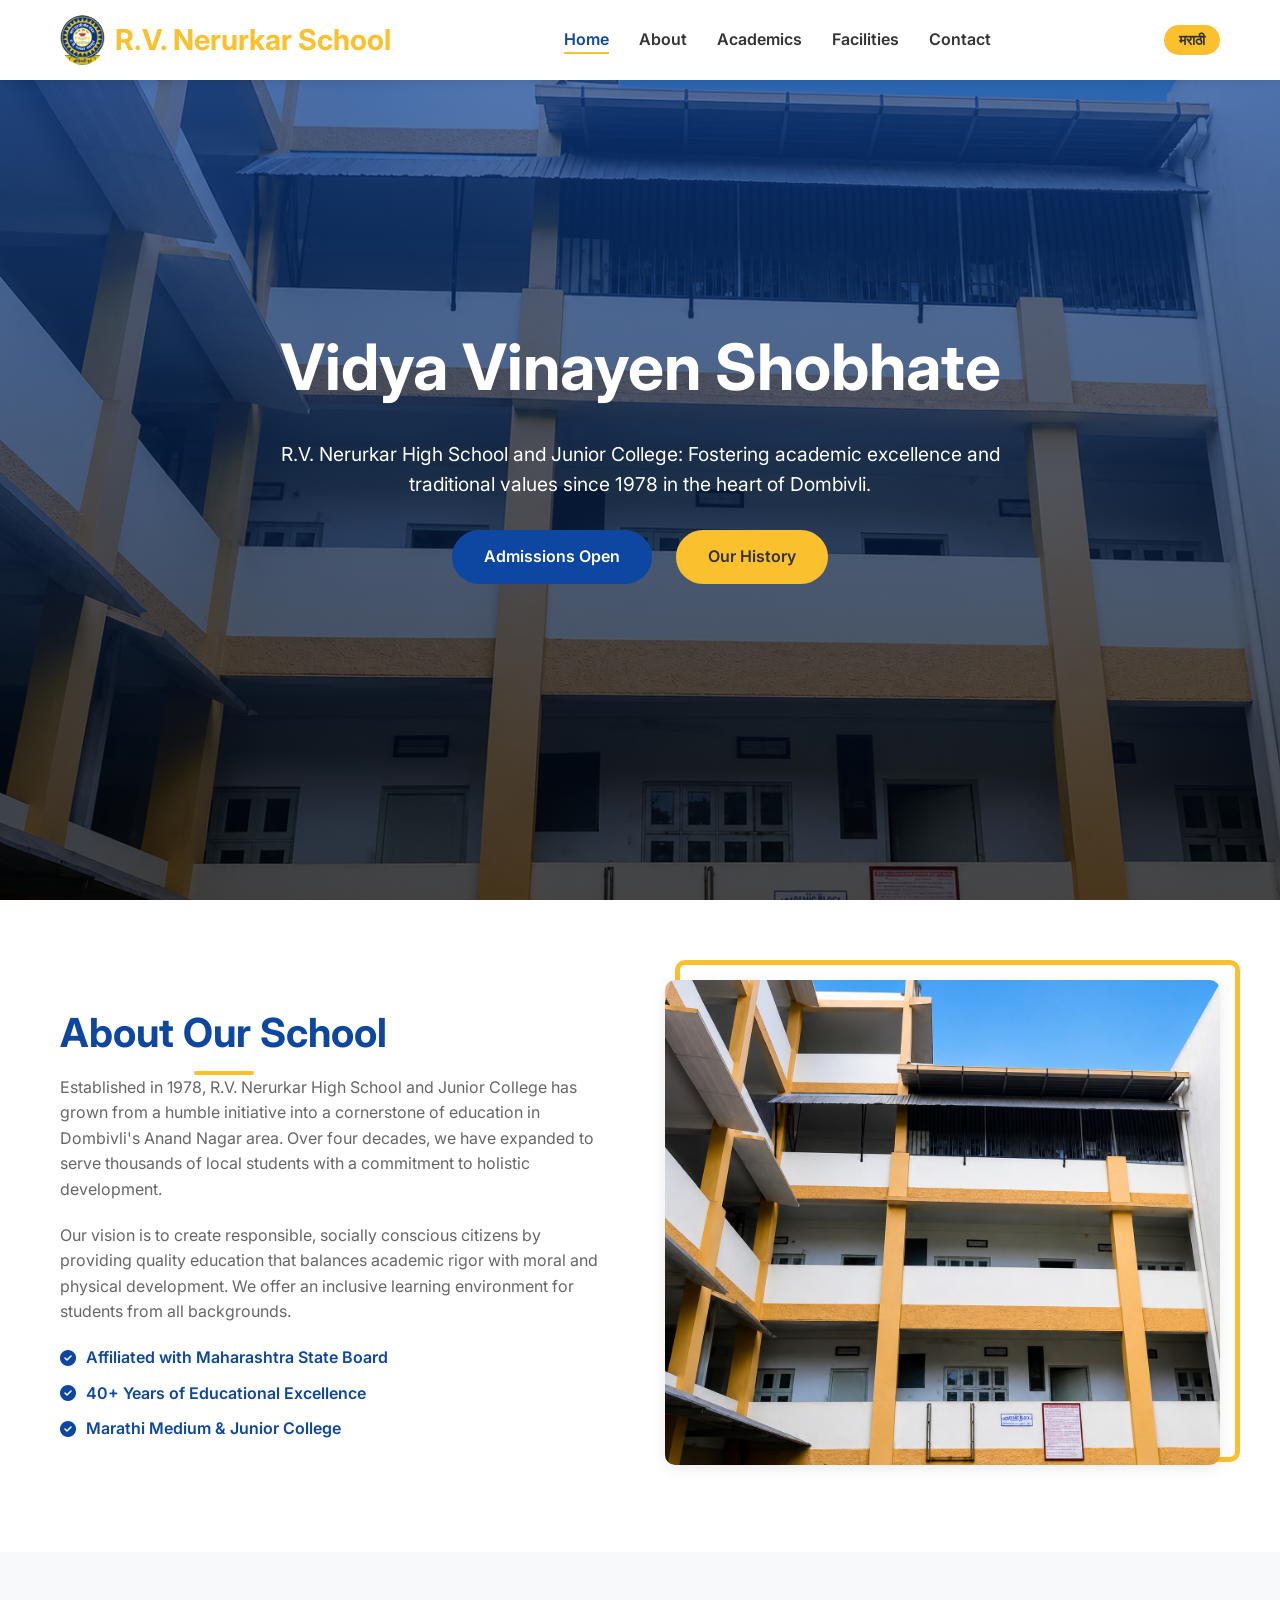
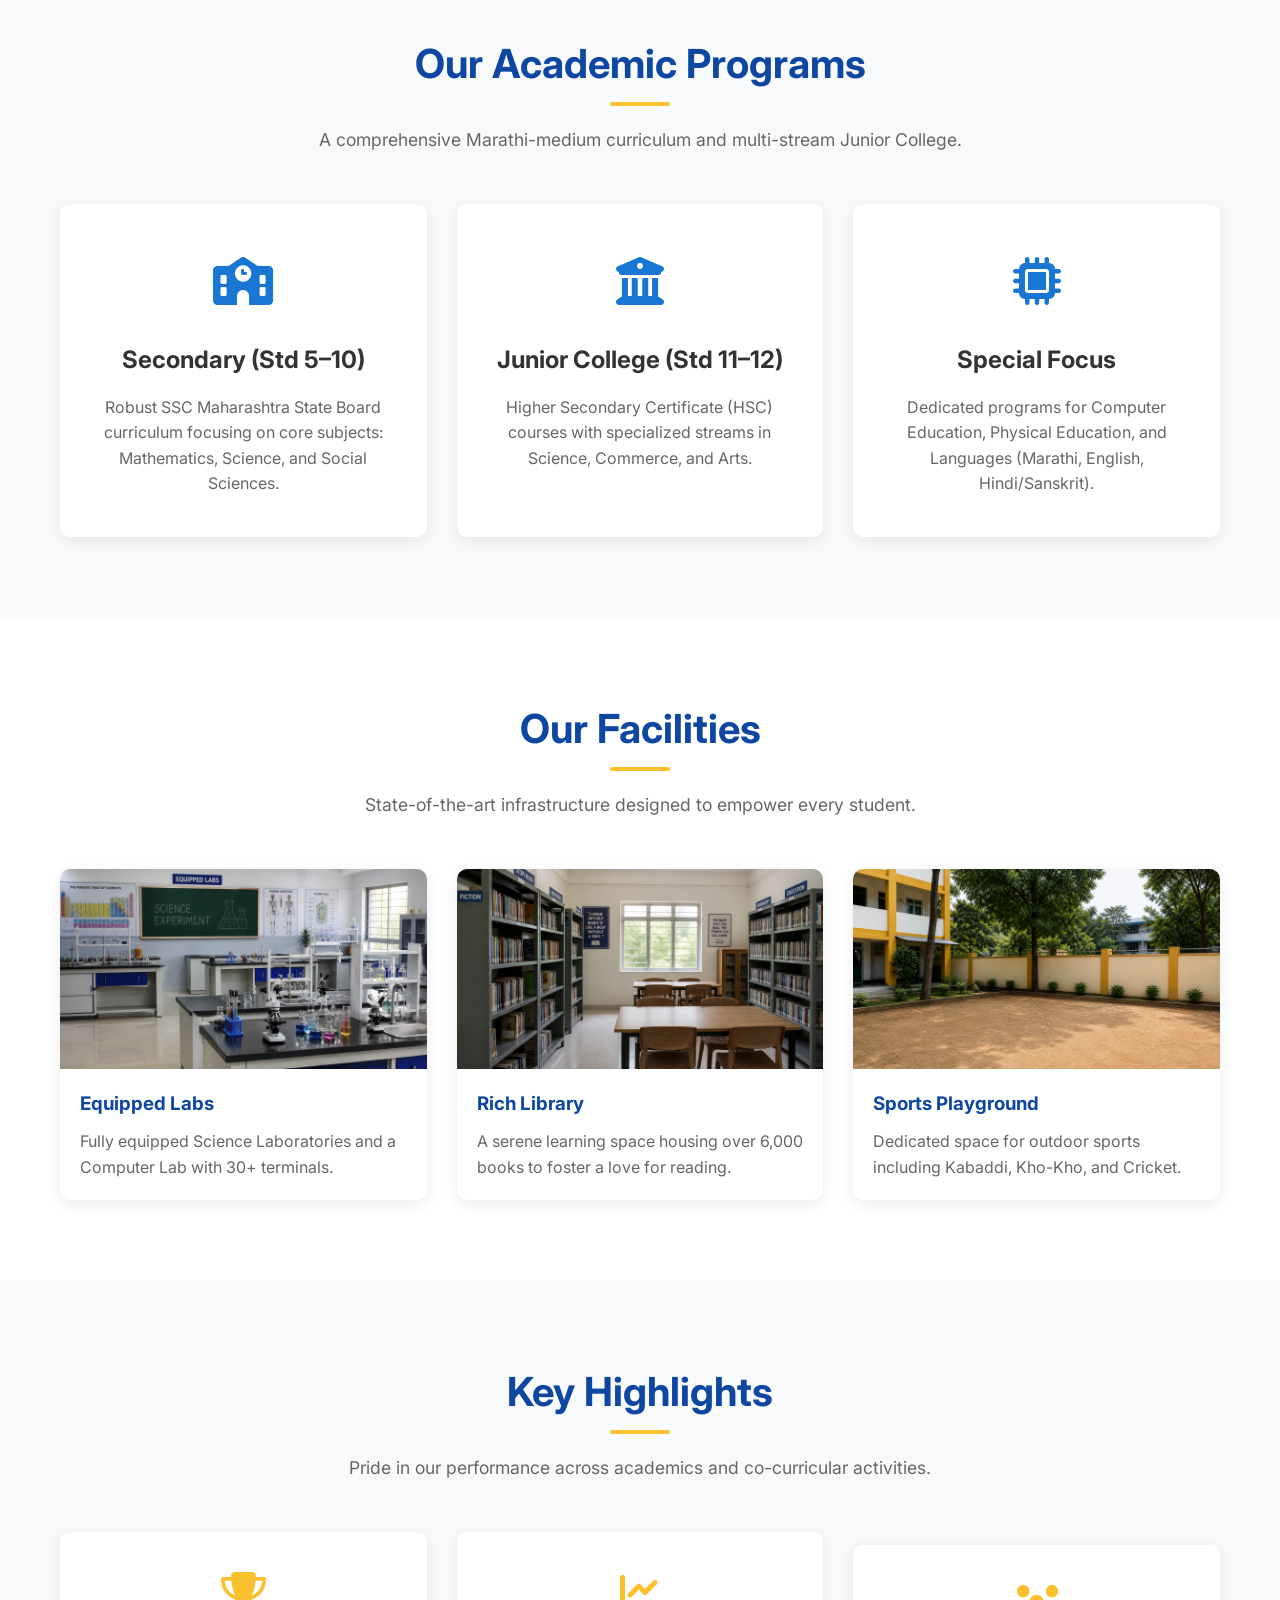
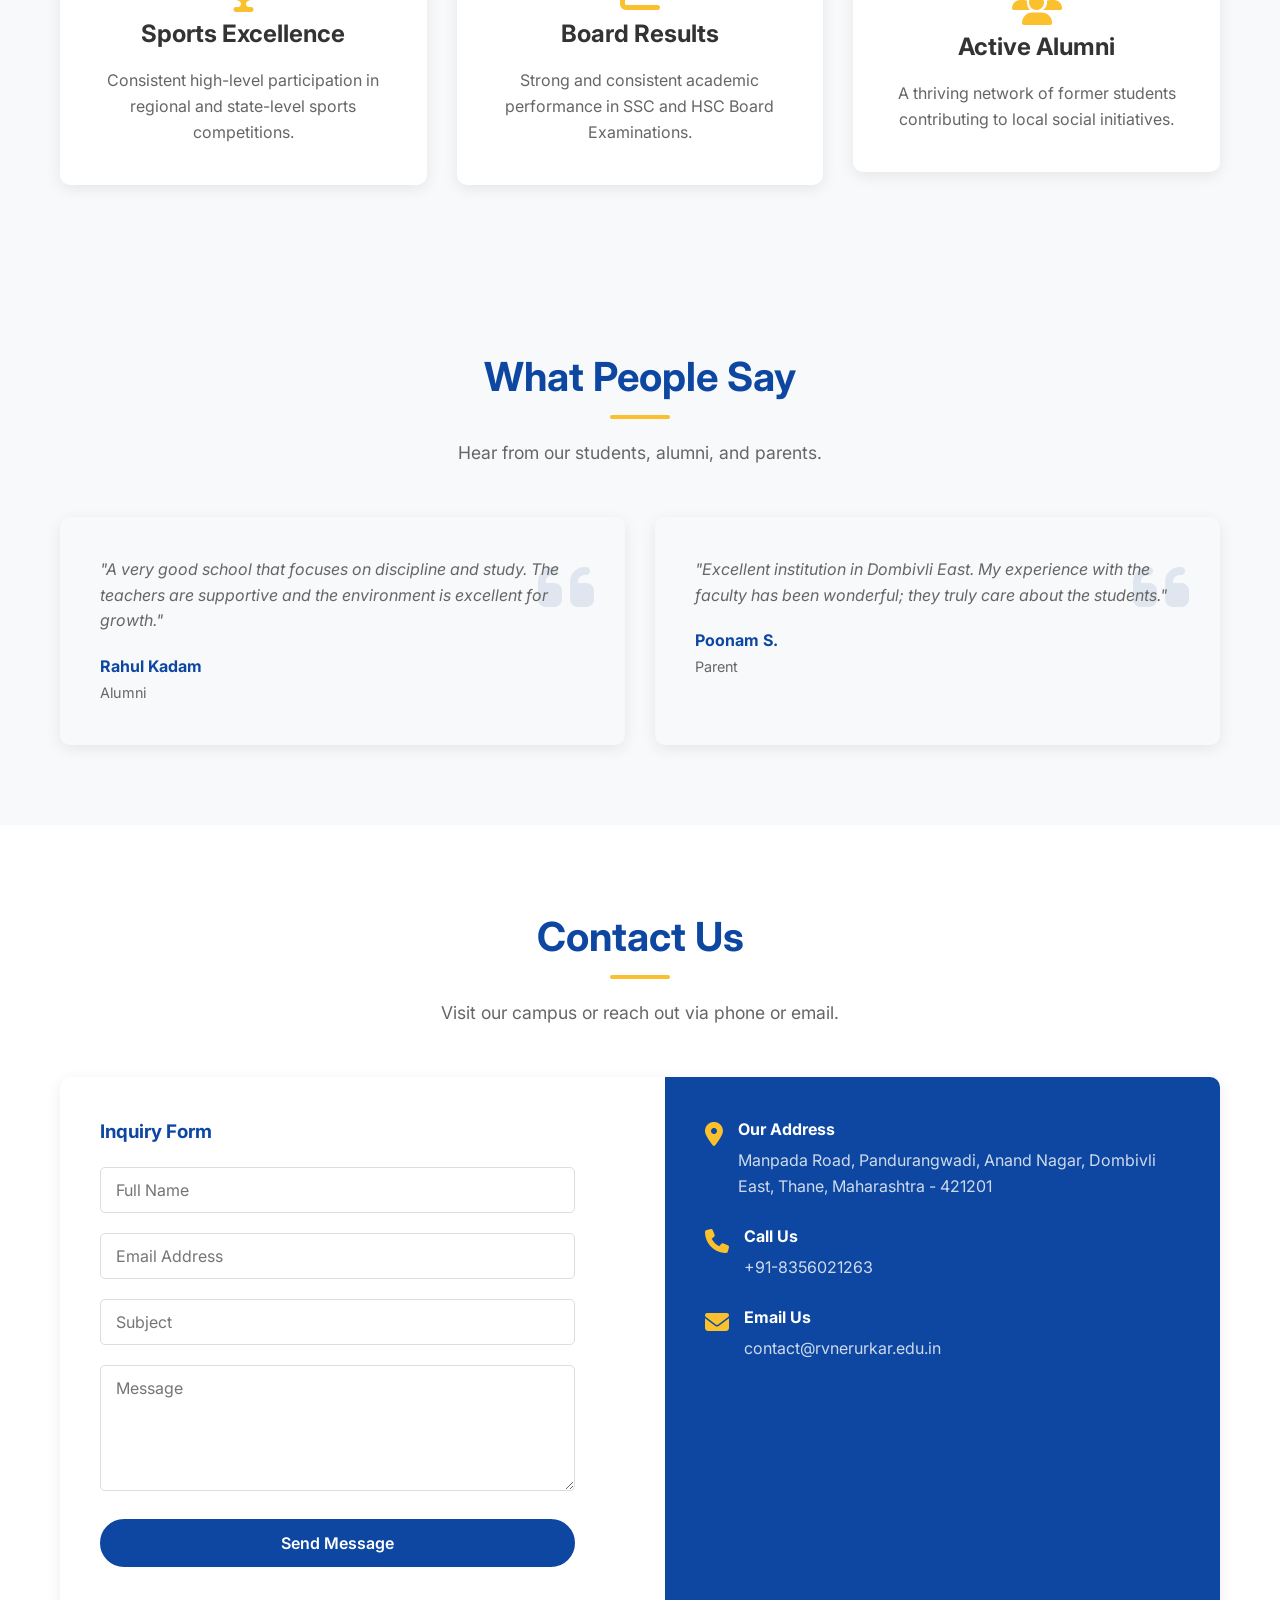
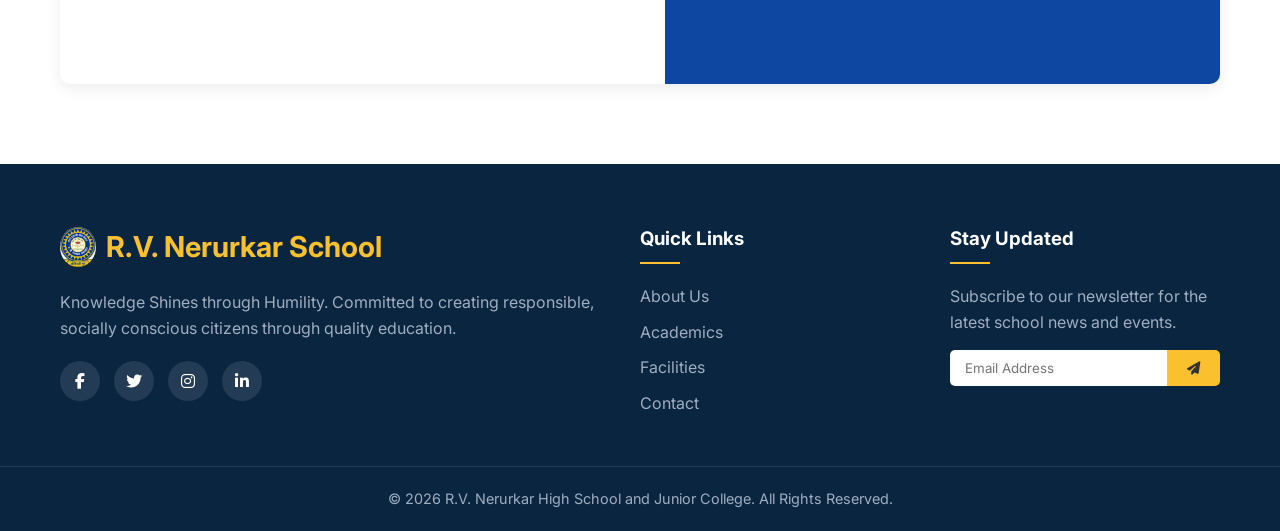
==== index.html @ ea16eeeb "Initial commit" ====
<!DOCTYPE html>
<html lang="en">

<head>
    <meta charset="UTF-8">
    <meta name="viewport" content="width=device-width, initial-scale=1.0">
    <title>R.V. Nerurkar High School and Junior College | Dombivli East</title>
    <meta name="description"
        content="Official website of R.V. Nerurkar High School and Junior College, Dombivli. Providing quality Marathi-medium education and Junior College streams in Science, Commerce, and Arts.">
    <link rel="stylesheet" href="style.css">
    <link rel="icon" type="image/jpeg" href="images/RVN_logo.jpeg">
    <link href="https://fonts.googleapis.com/css2?family=Inter:wght@300;400;600;700&display=swap" rel="stylesheet">
    <!-- Font Awesome for icons -->
    <link rel="stylesheet" href="https://cdnjs.cloudflare.com/ajax/libs/font-awesome/6.4.0/css/all.min.css">
</head>

<body>

    <!-- Header / Nav -->
    <header id="navbar">
        <div class="container">
            <a href="#hero" class="logo" style="text-decoration: none; display: flex; align-items: center; gap: 10px;">
                <img src="images/RVN_logo.jpeg" alt="RVN Logo" style="height: 50px; width: auto; border-radius: 50%;">
                <span>R.V. Nerurkar School</span>
            </a>
            <nav>
                <ul class="nav-links">
                    <li><a href="#hero" class="lang-text" data-en="Home" data-mr="मुखपृष्ठ">Home</a></li>
                    <li><a href="#about" class="lang-text" data-en="About" data-mr="आमच्याबद्दल">About</a></li>
                    <li><a href="#courses" class="lang-text" data-en="Academics" data-mr="शैक्षणिक">Academics</a></li>
                    <li><a href="#facilities" class="lang-text" data-en="Facilities" data-mr="सुविधा">Facilities</a>
                    </li>

                    <li><a href="#contact" class="lang-text" data-en="Contact" data-mr="संपर्क">Contact</a></li>
                </ul>
            </nav>
            <div class="header-actions">
                <button id="lang-toggle-btn" class="lang-btn">मराठी</button>
                <div class="menu-toggle">
                    <i class="fa-solid fa-bars"></i>
                </div>
            </div>
        </div>
    </header>

    <!-- Hero Section -->
    <section id="hero" style="background-image: url('images/school_building.png');">
        <div class="hero-overlay"></div>
        <div class="hero-content animate-on-scroll">
            <h1 class="lang-text" data-en="Vidya Vinayen Shobhate" data-mr="विद्या विनयेन शोभते">Vidya Vinayen Shobhate
            </h1>
            <p class="lang-text"
                data-en="R.V. Nerurkar High School and Junior College: Fostering academic excellence and traditional values since 1978 in the heart of Dombivli."
                data-mr="आर. व्ही. नेरुरकर हायस्कूल आणि कनिष्ठ महाविद्यालय: १९७८ पासून डोंबिवलीत शैक्षणिक उत्कृष्टता आणि पारंपारिक मूल्ये जोपासत आहे.">
                R.V. Nerurkar High School and Junior College: Fostering academic excellence and traditional values since
                1978 in the heart of Dombivli.</p>
            <a href="#contact" class="btn btn-primary lang-text" data-en="Admissions Open"
                data-mr="प्रवेश सुरू">Admissions Open</a>
            <a href="#about" class="btn btn-secondary lang-text" data-en="Our History" data-mr="आमचा इतिहास">Our
                History</a>
        </div>
    </section>

    <!-- About School -->
    <section id="about" class="section-padding">
        <div class="container">
            <div class="about-grid">
                <div class="about-text animate-on-scroll slide-left">
                    <h2 class="section-title lang-text" data-en="About Our School" data-mr="आमच्या शाळेबद्दल">About Our
                        School</h2>
                    <p class="lang-text"
                        data-en="Established in 1978, R.V. Nerurkar High School and Junior College has grown from a humble initiative into a cornerstone of education in Dombivli's Anand Nagar area. Over four decades, we have expanded to serve thousands of local students with a commitment to holistic development."
                        data-mr="१९७८ मध्ये स्थापित, आर. व्ही. नेरुरकर हायस्कूल आणि कनिष्ठ महाविद्यालय हे डोंबिवलीच्या आनंद नगर परिसरातील शिक्षणाचा एक प्रमुख आधारस्तंभ बनले आहे.">
                        Established in 1978, R.V. Nerurkar High School and Junior College has grown from a humble
                        initiative into a cornerstone of education in Dombivli's Anand Nagar area. Over four decades, we
                        have expanded to serve thousands of local students with a commitment to holistic development.
                    </p>
                    <p class="lang-text"
                        data-en="Our vision is to create responsible, socially conscious citizens by providing quality education that balances academic rigor with moral and physical development. We offer an inclusive learning environment for students from all backgrounds."
                        data-mr="दर्जेदार शिक्षणातून जबाबदार आणि सामाजिक भान असलेले नागरिक घडवणे हे आमचे ध्येय आहे.">Our
                        vision is to create responsible, socially conscious citizens by providing quality education
                        that balances academic rigor with moral and physical development. We offer an inclusive learning
                        environment for students from all backgrounds.
                    </p>
                    <ul class="about-features">
                        <li><i class="fa-solid fa-check-circle"></i> <span class="lang-text"
                                data-en="Affiliated with Maharashtra State Board"
                                data-mr="महाराष्ट्र राज्य मंडळाशी संलग्न">Affiliated with Maharashtra State Board</span>
                        </li>
                        <li><i class="fa-solid fa-check-circle"></i> <span class="lang-text"
                                data-en="40+ Years of Educational Excellence"
                                data-mr="४०+ वर्षांची शैक्षणिक उत्कृष्टता">40+ Years of Educational Excellence</span>
                        </li>
                        <li><i class="fa-solid fa-check-circle"></i> <span class="lang-text"
                                data-en="Marathi Medium & Junior College"
                                data-mr="मराठी माध्यम आणि कनिष्ठ महाविद्यालय">Marathi Medium & Junior College</span>
                        </li>
                    </ul>
                </div>
                <div class="about-image animate-on-scroll slide-right">
                    <img src="images/school_building.png" alt="R.V. Nerurkar School Building">
                </div>
            </div>
        </div>
    </section>

    <!-- Courses -->
    <section id="courses" class="section-padding bg-light">
        <div class="container">
            <div class="text-center animate-on-scroll">
                <h2 class="section-title lang-text" data-en="Our Academic Programs" data-mr="आमचे शैक्षणिक कार्यक्रम">
                    Our Academic Programs</h2>
                <p class="section-subtitle lang-text"
                    data-en="A comprehensive Marathi-medium curriculum and multi-stream Junior College."
                    data-mr="सर्वसमावेशक मराठी माध्यमाचा अभ्यासक्रम आणि बहुशाखीय कनिष्ठ महाविद्यालय.">A comprehensive
                    Marathi-medium curriculum and multi-stream Junior College.
                </p>
            </div>
            <div class="course-grid">
                <div class="course-card animate-on-scroll fade-up">
                    <div class="course-icon"><i class="fa-solid fa-school"></i></div>
                    <h3 class="lang-text" data-en="Secondary (Std 5–10)" data-mr="माध्यमिक (इयत्ता ५वी-१०वी)">Secondary
                        (Std 5–10)</h3>
                    <p class="lang-text"
                        data-en="Robust SSC Maharashtra State Board curriculum focusing on core subjects: Mathematics, Science, and Social Sciences."
                        data-mr="महाराष्ट्र राज्य मंडळाच्या SSC अभ्यासक्रमावर आधारित, मुख्य विषय: गणित, विज्ञान आणि समाजशास्त्र.">
                        Robust SSC Maharashtra State Board curriculum focusing on core subjects: Mathematics, Science,
                        and Social Sciences.</p>
                </div>
                <div class="course-card animate-on-scroll fade-up" style="transition-delay: 0.1s;">
                    <div class="course-icon"><i class="fa-solid fa-building-columns"></i></div>
                    <h3 class="lang-text" data-en="Junior College (Std 11–12)" data-mr="कनिष्ठ महाविद्यालय (११वी-१२वी)">
                        Junior College (Std 11–12)</h3>
                    <p class="lang-text"
                        data-en="Higher Secondary Certificate (HSC) courses with specialized streams in Science, Commerce, and Arts."
                        data-mr="विज्ञान, वाणिज्य आणि कला शाखांमध्ये उच्च माध्यमिक प्रमाणपत्र (HSC) अभ्यासक्रम.">Higher
                        Secondary Certificate (HSC) courses with specialized streams in Science, Commerce, and
                        Arts.</p>
                </div>
                <div class="course-card animate-on-scroll fade-up" style="transition-delay: 0.2s;">
                    <div class="course-icon"><i class="fa-solid fa-microchip"></i></div>
                    <h3 class="lang-text" data-en="Special Focus" data-mr="विशेष लक्ष">Special Focus</h3>
                    <p class="lang-text"
                        data-en="Dedicated programs for Computer Education, Physical Education, and Languages (Marathi, English, Hindi/Sanskrit)."
                        data-mr="संगणक शिक्षण, शारीरिक शिक्षण आणि भाषा (मराठी, इंग्रजी, हिंदी/संस्कृत) यावर विशेष लक्ष.">
                        Dedicated programs for Computer Education, Physical Education, and Languages (Marathi, English,
                        Hindi/Sanskrit).</p>
                </div>
            </div>
        </div>
    </section>

    <!-- Facilities -->
    <section id="facilities" class="section-padding">
        <div class="container">
            <div class="text-center animate-on-scroll">
                <h2 class="section-title lang-text" data-en="Our Facilities" data-mr="आमच्या सुविधा">Our Facilities</h2>
                <p class="section-subtitle lang-text"
                    data-en="State-of-the-art infrastructure designed to empower every student."
                    data-mr="प्रत्येक विद्यार्थ्याच्या सर्वांगीण विकासासाठी अत्याधुनिक पायाभूत सुविधा.">State-of-the-art
                    infrastructure designed to empower every student.</p>
            </div>
            <div class="facility-grid">
                <div class="facility-card animate-on-scroll">
                    <img src="images/labs.png" alt="Science Laboratory">
                    <div class="facility-content">
                        <h3 class="lang-text" data-en="Equipped Labs" data-mr="सुसज्ज प्रयोगशाळा">Equipped Labs</h3>
                        <p class="lang-text"
                            data-en="Fully equipped Science Laboratories and a Computer Lab with 30+ terminals."
                            data-mr="सुसज्ज विज्ञान प्रयोगशाळा आणि ३०+ संगणकांसह आधुनिक संगणक कक्ष.">Fully equipped
                            Science Laboratories and a Computer Lab with 30+ terminals.</p>
                    </div>
                </div>
                <div class="facility-card animate-on-scroll">
                    <img src="images/library.png" alt="Library">
                    <div class="facility-content">
                        <h3 class="lang-text" data-en="Rich Library" data-mr="समृद्ध ग्रंथालय">Rich Library</h3>
                        <p class="lang-text"
                            data-en="A serene learning space housing over 6,000 books to foster a love for reading."
                            data-mr="वाचनाची आवड जोपासण्यासाठी ६,००० हून अधिक पुस्तके असलेले एक शांत वाचनालय.">A serene
                            learning space housing over 6,000 books to foster a love for reading.</p>
                    </div>
                </div>
                <div class="facility-card animate-on-scroll">
                    <img src="images/playground.png" alt="Sports Playground">
                    <div class="facility-content">
                        <h3 class="lang-text" data-en="Sports Playground" data-mr="खेळाचे मैदान">Sports Playground</h3>
                        <p class="lang-text"
                            data-en="Dedicated space for outdoor sports including Kabaddi, Kho-Kho, and Cricket."
                            data-mr="कबड्डी, खो-खो आणि क्रिकेट यांसारख्या मैदानी खेळांसाठी समर्पित जागा.">Dedicated
                            space for outdoor sports including Kabaddi, Kho-Kho, and Cricket.</p>
                    </div>
                </div>
            </div>
        </div>
    </section>

    <!-- Achievements Section (New) -->
    <section id="achievements" class="section-padding bg-light">
        <div class="container">
            <div class="text-center animate-on-scroll">
                <h2 class="section-title lang-text" data-en="Key Highlights" data-mr="प्रमुख वैशिष्ट्ये">Key Highlights
                </h2>
                <p class="section-subtitle lang-text"
                    data-en="Pride in our performance across academics and co-curricular activities."
                    data-mr="शैक्षणिक आणि सहशालेय उपक्रमांमधील आमच्या कामगिरीचा आम्हाला अभिमान आहे.">Pride in our
                    performance across academics and co-curricular activities.</p>
            </div>
            <div class="about-grid" style="grid-template-columns: 1fr 1fr 1fr; gap: 30px;">
                <div class="course-card animate-on-scroll fade-up">
                    <i class="fa-solid fa-trophy" style="font-size: 2.5rem; color: var(--secondary-color);"></i>
                    <h3 class="lang-text" data-en="Sports Excellence" data-mr="क्रीडा प्राविण्य">Sports Excellence</h3>
                    <p class="lang-text"
                        data-en="Consistent high-level participation in regional and state-level sports competitions."
                        data-mr="प्रादेशिक आणि राज्यस्तरीय क्रीडा स्पर्धांमध्ये सातत्यपूर्ण उच्चस्तरीय सहभाग.">
                        Consistent high-level participation in regional and state-level sports competitions.</p>
                </div>
                <div class="course-card animate-on-scroll fade-up" style="transition-delay: 0.1s;">
                    <i class="fa-solid fa-chart-line" style="font-size: 2.5rem; color: var(--secondary-color);"></i>
                    <h3 class="lang-text" data-en="Board Results" data-mr="बोर्डाचे निकाल">Board Results</h3>
                    <p class="lang-text"
                        data-en="Strong and consistent academic performance in SSC and HSC Board Examinations."
                        data-mr="SSC आणि HSC बोर्ड परीक्षांमध्ये उत्कृष्ट आणि सातत्यपूर्ण शैक्षणिक कामगिरी.">Strong and
                        consistent academic performance in SSC and HSC Board Examinations.</p>
                </div>
                <div class="course-card animate-on-scroll fade-up" style="transition-delay: 0.2s;">
                    <i class="fa-solid fa-users" style="font-size: 2.5rem; color: var(--secondary-color);"></i>
                    <h3 class="lang-text" data-en="Active Alumni" data-mr="सक्रिय माजी विद्यार्थी">Active Alumni</h3>
                    <p class="lang-text"
                        data-en="A thriving network of former students contributing to local social initiatives."
                        data-mr="स्थानिक सामाजिक उपक्रमांमध्ये योगदान देणाऱ्या माजी विद्यार्थ्यांचे मजबूत जाळे.">A
                        thriving network of former students contributing to local social initiatives.</p>
                </div>
            </div>
        </div>
    </section>



    <!-- Testimonials -->
    <section id="testimonials" class="section-padding bg-light">
        <div class="container">
            <div class="text-center animate-on-scroll">
                <h2 class="section-title lang-text" data-en="What People Say" data-mr="लोकांचे मत">What People Say</h2>
                <p class="section-subtitle lang-text" data-en="Hear from our students, alumni, and parents."
                    data-mr="आमचे विद्यार्थी, माजी विद्यार्थी आणि पालकांचे मनोगत.">Hear from our students, alumni, and
                    parents.</p>
            </div>
            <div class="testimonial-grid">
                <div class="testimonial-card animate-on-scroll fade-up">
                    <div class="quote-icon"><i class="fa-solid fa-quote-left"></i></div>
                    <p class="lang-text"
                        data-en='"A very good school that focuses on discipline and study. The teachers are supportive and the environment is excellent for growth."'
                        data-mr='"शिस्त आणि अभ्यासावर लक्ष केंद्रित करणारी एक अतिशय चांगली शाळा. शिक्षक अत्यंत सहाय्यकारी आहेत आणि विकासासाठी वातावरण उत्कृष्ट आहे."'>
                        "A very good school that focuses on discipline and study. The teachers are supportive and the
                        environment is excellent for growth."</p>
                    <div class="author">
                        <div class="author-info">
                            <h4>Rahul Kadam</h4>
                            <span class="lang-text" data-en="Alumni" data-mr="माजी विद्यार्थी">Alumni</span>
                        </div>
                    </div>
                </div>
                <div class="testimonial-card animate-on-scroll fade-up" style="transition-delay: 0.1s;">
                    <div class="quote-icon"><i class="fa-solid fa-quote-left"></i></div>
                    <p class="lang-text"
                        data-en='"Excellent institution in Dombivli East. My experience with the faculty has been wonderful; they truly care about the students."'
                        data-mr='"डोंबिवली पूर्वेतील उत्कृष्ट संस्था. शिक्षकांसोबतचा माझा अनुभव छान होता; ते खऱ्या अर्थाने विद्यार्थ्यांची काळजी घेतात."'>
                        "Excellent institution in Dombivli East. My experience with the faculty has been wonderful; they
                        truly care about the students."</p>
                    <div class="author">
                        <div class="author-info">
                            <h4>Poonam S.</h4>
                            <span class="lang-text" data-en="Parent" data-mr="पालक">Parent</span>
                        </div>
                    </div>
                </div>

            </div>
        </div>
    </section>

    <!-- Contact & Map -->
    <section id="contact" class="section-padding">
        <div class="container">
            <div class="text-center animate-on-scroll">
                <h2 class="section-title lang-text" data-en="Contact Us" data-mr="संपर्क साधा">Contact Us</h2>
                <p class="section-subtitle lang-text" data-en="Visit our campus or reach out via phone or email."
                    data-mr="आमच्या परिसराला भेट द्या किंवा फोन/ईमेलद्वारे संपर्क साधा.">Visit our campus or reach out
                    via phone or email.</p>
            </div>
            <div class="contact-wrapper">
                <div class="contact-form animate-on-scroll slide-left">
                    <h3 class="lang-text" data-en="Inquiry Form" data-mr="चौकशी फॉर्म">Inquiry Form</h3>
                    <form id="inquiryForm">
                        <div class="form-group">
                            <input type="text" id="name" placeholder="Full Name" required>
                        </div>
                        <div class="form-group">
                            <input type="email" id="email" placeholder="Email Address" required>
                        </div>
                        <div class="form-group">
                            <input type="text" id="subject" placeholder="Subject" required>
                        </div>
                        <div class="form-group">
                            <textarea id="message" rows="5" placeholder="Message" required></textarea>
                        </div>
                        <button type="submit" class="btn btn-primary w-100 lang-text" data-en="Send Message"
                            data-mr="संदेश पाठवा">Send Message</button>
                    </form>
                </div>
                <div class="contact-info animate-on-scroll slide-right">
                    <div class="info-item">
                        <i class="fa-solid fa-location-dot"></i>
                        <div>
                            <h4 class="lang-text" data-en="Our Address" data-mr="आमचा पत्ता">Our Address</h4>
                            <p>Manpada Road, Pandurangwadi, Anand Nagar, Dombivli East, Thane, Maharashtra - 421201</p>
                        </div>
                    </div>
                    <div class="info-item">
                        <i class="fa-solid fa-phone"></i>
                        <div>
                            <h4 class="lang-text" data-en="Call Us" data-mr="संपर्क करा">Call Us</h4>
                            <p>+91-8356021263</p>
                        </div>
                    </div>
                    <div class="info-item">
                        <i class="fa-solid fa-envelope"></i>
                        <div>
                            <h4 class="lang-text" data-en="Email Us" data-mr="ईमेल करा">Email Us</h4>
                            <p>contact@rvnerurkar.edu.in</p>
                        </div>
                    </div>
                    <!-- Google Maps Embed -->
                    <div class="mt-4">
                        <a href="https://maps.app.goo.gl/cXPunevkkRnsQuiWA" target="_blank" class="map-link">
                            <div class="map-container">
                                <iframe
                                    src="https://www.google.com/maps/embed?pb=!1m18!1m12!1m3!1d3767.9351474258833!2d73.08581697520935!3d19.20803458702334!2m3!1f0!2f0!3f0!3m2!1i1024!2i768!4f13.1!3m3!1m2!1s0x3be7c10712530a6f%3A0x4642953f58a3610!2sR.V.Nerurkar%20High%20School%20%26%20Junior%20College!5e0!3m2!1sen!2sin!4v1714730000000!5m2!1sen!2sin"
                                    width="100%" height="250" style="border:0; pointer-events: none;" allowfullscreen=""
                                    loading="lazy" referrerpolicy="no-referrer-when-downgrade"></iframe>
                                <div class="map-overlay">
                                    <i class="fa-solid fa-map-location-dot"></i>
                                    <span class="lang-text" data-en="Click to view on Google Maps"
                                        data-mr="गूगल मॅपवर पाहण्यासाठी क्लिक करा">Click to view on Google Maps</span>
                                </div>
                            </div>
                        </a>
                    </div>
                </div>
            </div>
        </div>
    </section>

    <!-- Footer -->
    <footer>
        <div class="container footer-grid">
            <div class="footer-about">
                <div class="logo" style="display: flex; align-items: center; gap: 10px; margin-bottom: 20px;">
                    <img src="images/RVN_logo.jpeg" alt="RVN Logo"
                        style="height: 40px; width: auto; border-radius: 50%;">
                    <span>R.V. Nerurkar School</span>
                </div>
                <p class="lang-text"
                    data-en="Knowledge Shines through Humility. Committed to creating responsible, socially conscious citizens through quality education."
                    data-mr="विद्या विनयेन शोभते. दर्जेदार शिक्षणातून जबाबदार आणि सामाजिक भान असलेले नागरिक घडवण्यासाठी आम्ही वचनबद्ध आहोत.">
                    Knowledge Shines through Humility. Committed to creating responsible, socially conscious citizens
                    through quality education.</p>
                <div class="social-links">
                    <a href="#"><i class="fa-brands fa-facebook-f"></i></a>
                    <a href="#"><i class="fa-brands fa-twitter"></i></a>
                    <a href="#"><i class="fa-brands fa-instagram"></i></a>
                    <a href="#"><i class="fa-brands fa-linkedin-in"></i></a>
                </div>
            </div>
            <div class="footer-links">
                <h3 class="lang-text" data-en="Quick Links" data-mr="जलद दुवे">Quick Links</h3>
                <ul>
                    <li><a href="#about" class="lang-text" data-en="About Us" data-mr="आमच्याबद्दल">About Us</a></li>
                    <li><a href="#courses" class="lang-text" data-en="Academics" data-mr="शैक्षणिक">Academics</a></li>
                    <li><a href="#facilities" class="lang-text" data-en="Facilities" data-mr="सुविधा">Facilities</a>
                    </li>

                    <li><a href="#contact" class="lang-text" data-en="Contact" data-mr="संपर्क">Contact</a></li>
                </ul>
            </div>
            <div class="footer-newsletter">
                <h3 class="lang-text" data-en="Stay Updated" data-mr="अद्ययावत रहा">Stay Updated</h3>
                <p class="lang-text" data-en="Subscribe to our newsletter for the latest school news and events."
                    data-mr="शाळेच्या ताज्या बातम्या आणि उपक्रमांसाठी आमच्या वृत्तपत्राची सदस्यता घ्या.">Subscribe to
                    our newsletter for the latest school news and events.</p>
                <form class="newsletter-form">
                    <input type="email" placeholder="Email Address" required>
                    <button type="submit"><i class="fa-solid fa-paper-plane"></i></button>
                </form>
            </div>
        </div>
        <div class="footer-bottom">
            <p>&copy; 2026 R.V. Nerurkar High School and Junior College. All Rights Reserved.</p>
        </div>
    </footer>

    <script src="script.js"></script>
</body>

</html>
---- style.css ----
/* --- Google Fonts & Variables --- */
:root {
    --primary-color: #0d47a1; /* Deep Blue */
    --primary-light: #1976d2;
    --secondary-color: #fbc02d; /* Yellow */
    --secondary-dark: #f9a825;
    --text-dark: #333333;
    --text-light: #666666;
    --bg-light: #f8f9fa;
    --white: #ffffff;
    --transition: all 0.3s ease;
    --shadow: 0 4px 15px rgba(0, 0, 0, 0.08);
}

* {
    margin: 0;
    padding: 0;
    box-sizing: border-box;
    font-family: 'Inter', sans-serif;
}

html {
    scroll-behavior: smooth;
}

body {
    color: var(--text-dark);
    line-height: 1.6;
    overflow-x: hidden;
}

.container {
    max-width: 1200px;
    margin: 0 auto;
    padding: 0 20px;
}

.section-padding {
    padding: 80px 0;
}

.bg-light {
    background-color: var(--bg-light);
}

.text-center {
    text-align: center;
}

.section-title {
    font-size: 2.5rem;
    color: var(--primary-color);
    margin-bottom: 10px;
    position: relative;
    display: inline-block;
}

.section-title::after {
    content: '';
    position: absolute;
    bottom: -10px;
    left: 50%;
    transform: translateX(-50%);
    width: 60px;
    height: 4px;
    background-color: var(--secondary-color);
    border-radius: 2px;
}

.section-subtitle {
    color: var(--text-light);
    font-size: 1.1rem;
    margin-bottom: 50px;
    margin-top: 20px;
}

/* --- Buttons --- */
.btn {
    display: inline-block;
    padding: 12px 30px;
    border-radius: 30px;
    font-weight: 600;
    text-decoration: none;
    transition: var(--transition);
    cursor: pointer;
    border: none;
    font-size: 1rem;
}

.btn-primary {
    background-color: var(--primary-color);
    color: var(--white);
    border: 2px solid var(--primary-color);
}

.btn-primary:hover {
    background-color: transparent;
    color: var(--primary-color);
}

.btn-secondary {
    background-color: var(--secondary-color);
    color: var(--text-dark);
    border: 2px solid var(--secondary-color);
}

.btn-secondary:hover {
    background-color: transparent;
    color: var(--secondary-color);
}

.w-100 {
    width: 100%;
}

/* --- Navbar --- */
header {
    background-color: var(--white);
    box-shadow: 0 2px 10px rgba(0,0,0,0.1);
    position: fixed;
    top: 0;
    width: 100%;
    z-index: 1000;
    transition: var(--transition);
}

header.scrolled {
    padding: 10px 0;
}

header .container {
    display: flex;
    justify-content: space-between;
    align-items: center;
    height: 80px;
}

.logo {
    font-size: 1.8rem;
    font-weight: 700;
    color: var(--primary-color);
}

.logo span {
    color: var(--secondary-color);
}

.logo i {
    color: var(--secondary-color);
    margin-right: 5px;
}

nav ul {
    list-style: none;
    display: flex;
    gap: 30px;
}

nav ul li a {
    text-decoration: none;
    color: var(--text-dark);
    font-weight: 600;
    transition: var(--transition);
    position: relative;
}

nav ul li a::after {
    content: '';
    position: absolute;
    bottom: -5px;
    left: 0;
    width: 0%;
    height: 2px;
    background-color: var(--secondary-color);
    transition: var(--transition);
}

nav ul li a:hover::after,
nav ul li a.active::after {
    width: 100%;
}

nav ul li a:hover,
nav ul li a.active {
    color: var(--primary-color);
}

.menu-toggle {
    display: none;
    font-size: 1.5rem;
    cursor: pointer;
    color: var(--primary-color);
}

.header-actions {
    display: flex;
    align-items: center;
    gap: 15px;
}

.lang-btn {
    background-color: var(--secondary-color);
    color: var(--text-dark);
    border: none;
    padding: 6px 15px;
    border-radius: 20px;
    font-weight: 600;
    cursor: pointer;
    transition: var(--transition);
    font-size: 0.9rem;
}

.lang-btn:hover {
    background-color: var(--secondary-dark);
}

/* --- Hero Section --- */
#hero {
    height: 100vh;
    background-size: cover;
    background-position: center;
    position: relative;
    display: flex;
    align-items: center;
    justify-content: center;
    text-align: center;
    padding: 0 20px;
    margin-top: 0;
}

.hero-overlay {
    position: absolute;
    top: 0;
    left: 0;
    width: 100%;
    height: 100%;
    background: linear-gradient(rgba(13, 71, 161, 0.7), rgba(0, 0, 0, 0.7));
}

.hero-content {
    position: relative;
    z-index: 1;
    color: var(--white);
    max-width: 800px;
}

.hero-content h1 {
    font-size: 4rem;
    font-weight: 700;
    margin-bottom: 20px;
    animation: fadeInDown 1s ease;
}

.hero-content p {
    font-size: 1.2rem;
    margin-bottom: 30px;
    animation: fadeInUp 1s ease 0.3s forwards;
    opacity: 0;
}

.hero-content .btn {
    margin: 0 10px;
    animation: fadeInUp 1s ease 0.6s forwards;
    opacity: 0;
}

/* --- About Section --- */
.about-grid {
    display: grid;
    grid-template-columns: 1fr 1fr;
    gap: 50px;
    align-items: center;
}

.about-text p {
    margin-bottom: 20px;
    color: var(--text-light);
}

.about-features {
    list-style: none;
    margin-top: 20px;
}

.about-features li {
    margin-bottom: 10px;
    font-weight: 600;
    color: var(--primary-color);
    display: flex;
    align-items: center;
    gap: 10px;
}

.about-image {
    position: relative;
}

.about-image img {
    width: 100%;
    border-radius: 10px;
    box-shadow: var(--shadow);
}

.about-image::before {
    content: '';
    position: absolute;
    top: -20px;
    right: -20px;
    width: 100%;
    height: 100%;
    border: 5px solid var(--secondary-color);
    border-radius: 10px;
    z-index: -1;
}

/* --- Courses Section --- */
.course-grid {
    display: grid;
    grid-template-columns: repeat(auto-fit, minmax(300px, 1fr));
    gap: 30px;
}

.course-card {
    background: var(--white);
    padding: 40px 30px;
    border-radius: 10px;
    text-align: center;
    box-shadow: var(--shadow);
    transition: var(--transition);
    position: relative;
    overflow: hidden;
    z-index: 1;
}

.course-card::before {
    content: '';
    position: absolute;
    top: 0;
    left: 0;
    width: 100%;
    height: 0%;
    background-color: var(--primary-color);
    transition: var(--transition);
    z-index: -1;
}

.course-card:hover {
    transform: translateY(-10px);
}

.course-card:hover::before {
    height: 100%;
}

.course-card:hover h3,
.course-card:hover p,
.course-card:hover .course-icon {
    color: var(--white);
}

.course-icon {
    font-size: 3rem;
    color: var(--primary-light);
    margin-bottom: 20px;
    transition: var(--transition);
}

.course-card h3 {
    font-size: 1.5rem;
    margin-bottom: 15px;
    transition: var(--transition);
}

.course-card p {
    color: var(--text-light);
    transition: var(--transition);
}

/* --- Facilities Section --- */
.facility-grid {
    display: grid;
    grid-template-columns: repeat(auto-fit, minmax(300px, 1fr));
    gap: 30px;
}

.facility-card {
    border-radius: 10px;
    overflow: hidden;
    box-shadow: var(--shadow);
    background: var(--white);
    transition: var(--transition);
}

.facility-card:hover {
    transform: scale(1.03);
}

.facility-card img {
    width: 100%;
    height: 200px;
    object-fit: cover;
    display: block;
}

.facility-content {
    padding: 20px;
}

.facility-content h3 {
    color: var(--primary-color);
    margin-bottom: 10px;
}

.facility-content p {
    color: var(--text-light);
}

/* --- Gallery Section --- */
.gallery-grid {
    display: grid;
    grid-template-columns: repeat(auto-fit, minmax(250px, 1fr));
    gap: 15px;
}

.gallery-item {
    position: relative;
    overflow: hidden;
    border-radius: 10px;
    cursor: pointer;
    height: 250px;
}

.gallery-item img {
    width: 100%;
    height: 100%;
    object-fit: cover;
    transition: transform 0.5s ease;
}

.gallery-overlay {
    position: absolute;
    top: 0;
    left: 0;
    width: 100%;
    height: 100%;
    background: rgba(13, 71, 161, 0.8);
    display: flex;
    justify-content: center;
    align-items: center;
    opacity: 0;
    transition: var(--transition);
}

.gallery-overlay i {
    color: var(--white);
    font-size: 2rem;
    transform: scale(0);
    transition: transform 0.5s ease;
}

.gallery-item:hover img {
    transform: scale(1.1);
}

.gallery-item:hover .gallery-overlay {
    opacity: 1;
}

.gallery-item:hover .gallery-overlay i {
    transform: scale(1);
}

/* --- Testimonials --- */
.testimonial-grid {
    display: grid;
    grid-template-columns: repeat(auto-fit, minmax(400px, 1fr));
    gap: 30px;
}

.testimonial-card {
    background: var(--bg-light);
    padding: 40px;
    border-radius: 10px;
    position: relative;
    box-shadow: var(--shadow);
}

.quote-icon {
    position: absolute;
    top: 20px;
    right: 30px;
    font-size: 4rem;
    color: rgba(13, 71, 161, 0.1);
}

.testimonial-card p {
    font-style: italic;
    margin-bottom: 20px;
    color: var(--text-light);
    position: relative;
    z-index: 1;
}

.author {
    display: flex;
    align-items: center;
    gap: 15px;
}

.author-info h4 {
    color: var(--primary-color);
}

.author-info span {
    font-size: 0.9rem;
    color: var(--text-light);
}

/* --- Contact Section --- */
.contact-wrapper {
    display: grid;
    grid-template-columns: 1fr 1fr;
    gap: 50px;
    background: var(--white);
    border-radius: 10px;
    box-shadow: var(--shadow);
    overflow: hidden;
}

.contact-form {
    padding: 40px;
}

.contact-form h3 {
    margin-bottom: 20px;
    color: var(--primary-color);
}

.form-group {
    margin-bottom: 20px;
}

.form-group input,
.form-group textarea {
    width: 100%;
    padding: 12px 15px;
    border: 1px solid #ddd;
    border-radius: 5px;
    font-size: 1rem;
    transition: var(--transition);
}

.form-group input:focus,
.form-group textarea:focus {
    outline: none;
    border-color: var(--primary-color);
    box-shadow: 0 0 0 2px rgba(13, 71, 161, 0.2);
}

.contact-info {
    background: var(--primary-color);
    color: var(--white);
    padding: 40px;
}

.info-item {
    display: flex;
    align-items: flex-start;
    gap: 15px;
    margin-bottom: 25px;
}

.info-item i {
    font-size: 1.5rem;
    color: var(--secondary-color);
    margin-top: 5px;
}

.info-item h4 {
    margin-bottom: 5px;
}

.info-item p {
    color: rgba(255, 255, 255, 0.8);
}

.map-container {
    border-radius: 5px;
    overflow: hidden;
    position: relative;
}

.map-link {
    text-decoration: none;
    display: block;
}

.map-overlay {
    position: absolute;
    top: 0;
    left: 0;
    width: 100%;
    height: 100%;
    background: rgba(13, 71, 161, 0.1);
    display: flex;
    flex-direction: column;
    justify-content: center;
    align-items: center;
    color: var(--primary-color);
    font-weight: 700;
    gap: 10px;
    opacity: 0;
    transition: var(--transition);
    cursor: pointer;
    background: linear-gradient(rgba(255,255,255,0), rgba(255,255,255,0.8));
}

.map-link:hover .map-overlay {
    opacity: 1;
}

.map-overlay i {
    font-size: 2rem;
}

/* --- Footer --- */
footer {
    background-color: #0a2540;
    color: var(--white);
    padding: 60px 0 20px;
}

.footer-grid {
    display: grid;
    grid-template-columns: 2fr 1fr 1fr;
    gap: 40px;
    margin-bottom: 40px;
}

.footer-about p {
    color: #a0aec0;
    margin: 20px 0;
}

.social-links a {
    display: inline-block;
    width: 40px;
    height: 40px;
    background: rgba(255,255,255,0.1);
    color: var(--white);
    line-height: 40px;
    text-align: center;
    border-radius: 50%;
    margin-right: 10px;
    transition: var(--transition);
}

.social-links a:hover {
    background: var(--secondary-color);
    transform: translateY(-3px);
}

.footer-links h3,
.footer-newsletter h3 {
    margin-bottom: 20px;
    position: relative;
    padding-bottom: 10px;
}

.footer-links h3::after,
.footer-newsletter h3::after {
    content: '';
    position: absolute;
    bottom: 0;
    left: 0;
    width: 40px;
    height: 2px;
    background: var(--secondary-color);
}

.footer-links ul {
    list-style: none;
}

.footer-links li {
    margin-bottom: 10px;
}

.footer-links a {
    color: #a0aec0;
    text-decoration: none;
    transition: var(--transition);
}

.footer-links a:hover {
    color: var(--secondary-color);
    padding-left: 5px;
}

.footer-newsletter p {
    color: #a0aec0;
    margin-bottom: 15px;
}

.newsletter-form {
    display: flex;
}

.newsletter-form input {
    width: 100%;
    padding: 10px 15px;
    border: none;
    border-radius: 5px 0 0 5px;
    outline: none;
}

.newsletter-form button {
    background: var(--secondary-color);
    color: var(--text-dark);
    border: none;
    padding: 0 20px;
    border-radius: 0 5px 5px 0;
    cursor: pointer;
    transition: var(--transition);
}

.newsletter-form button:hover {
    background: var(--secondary-dark);
}

.footer-bottom {
    text-align: center;
    padding-top: 20px;
    border-top: 1px solid rgba(255,255,255,0.1);
    color: #a0aec0;
    font-size: 0.9rem;
}

/* --- Animations --- */
@keyframes fadeInDown {
    from {
        opacity: 0;
        transform: translateY(-30px);
    }
    to {
        opacity: 1;
        transform: translateY(0);
    }
}

@keyframes fadeInUp {
    from {
        opacity: 0;
        transform: translateY(30px);
    }
    to {
        opacity: 1;
        transform: translateY(0);
    }
}

.animate-on-scroll {
    opacity: 0;
    transform: translateY(30px);
    transition: opacity 0.8s ease, transform 0.8s ease;
}

.animate-on-scroll.is-visible {
    opacity: 1;
    transform: translateY(0);
}

.slide-left {
    transform: translateX(-50px);
}

.slide-right {
    transform: translateX(50px);
}

.animate-on-scroll.slide-left.is-visible,
.animate-on-scroll.slide-right.is-visible {
    transform: translateX(0);
}

/* --- Responsive Design --- */
@media (max-width: 992px) {
    .about-grid, .contact-wrapper {
        grid-template-columns: 1fr;
    }
    
    .about-image {
        order: -1;
        margin-bottom: 30px;
    }
    
    .hero-content h1 {
        font-size: 3rem;
    }
    
    .footer-grid {
        grid-template-columns: 1fr 1fr;
    }
}

@media (max-width: 768px) {
    .menu-toggle {
        display: block;
    }
    
    nav {
        position: absolute;
        top: 80px;
        left: -100%;
        width: 100%;
        background: var(--white);
        box-shadow: 0 5px 10px rgba(0,0,0,0.1);
        transition: var(--transition);
    }
    
    nav.active {
        left: 0;
    }
    
    nav ul {
        flex-direction: column;
        gap: 0;
    }
    
    nav ul li {
        text-align: center;
        border-bottom: 1px solid #eee;
    }
    
    nav ul li a {
        display: block;
        padding: 15px 0;
    }
    
    .hero-content h1 {
        font-size: 2.5rem;
    }
    
    .footer-grid {
        grid-template-columns: 1fr;
    }
}
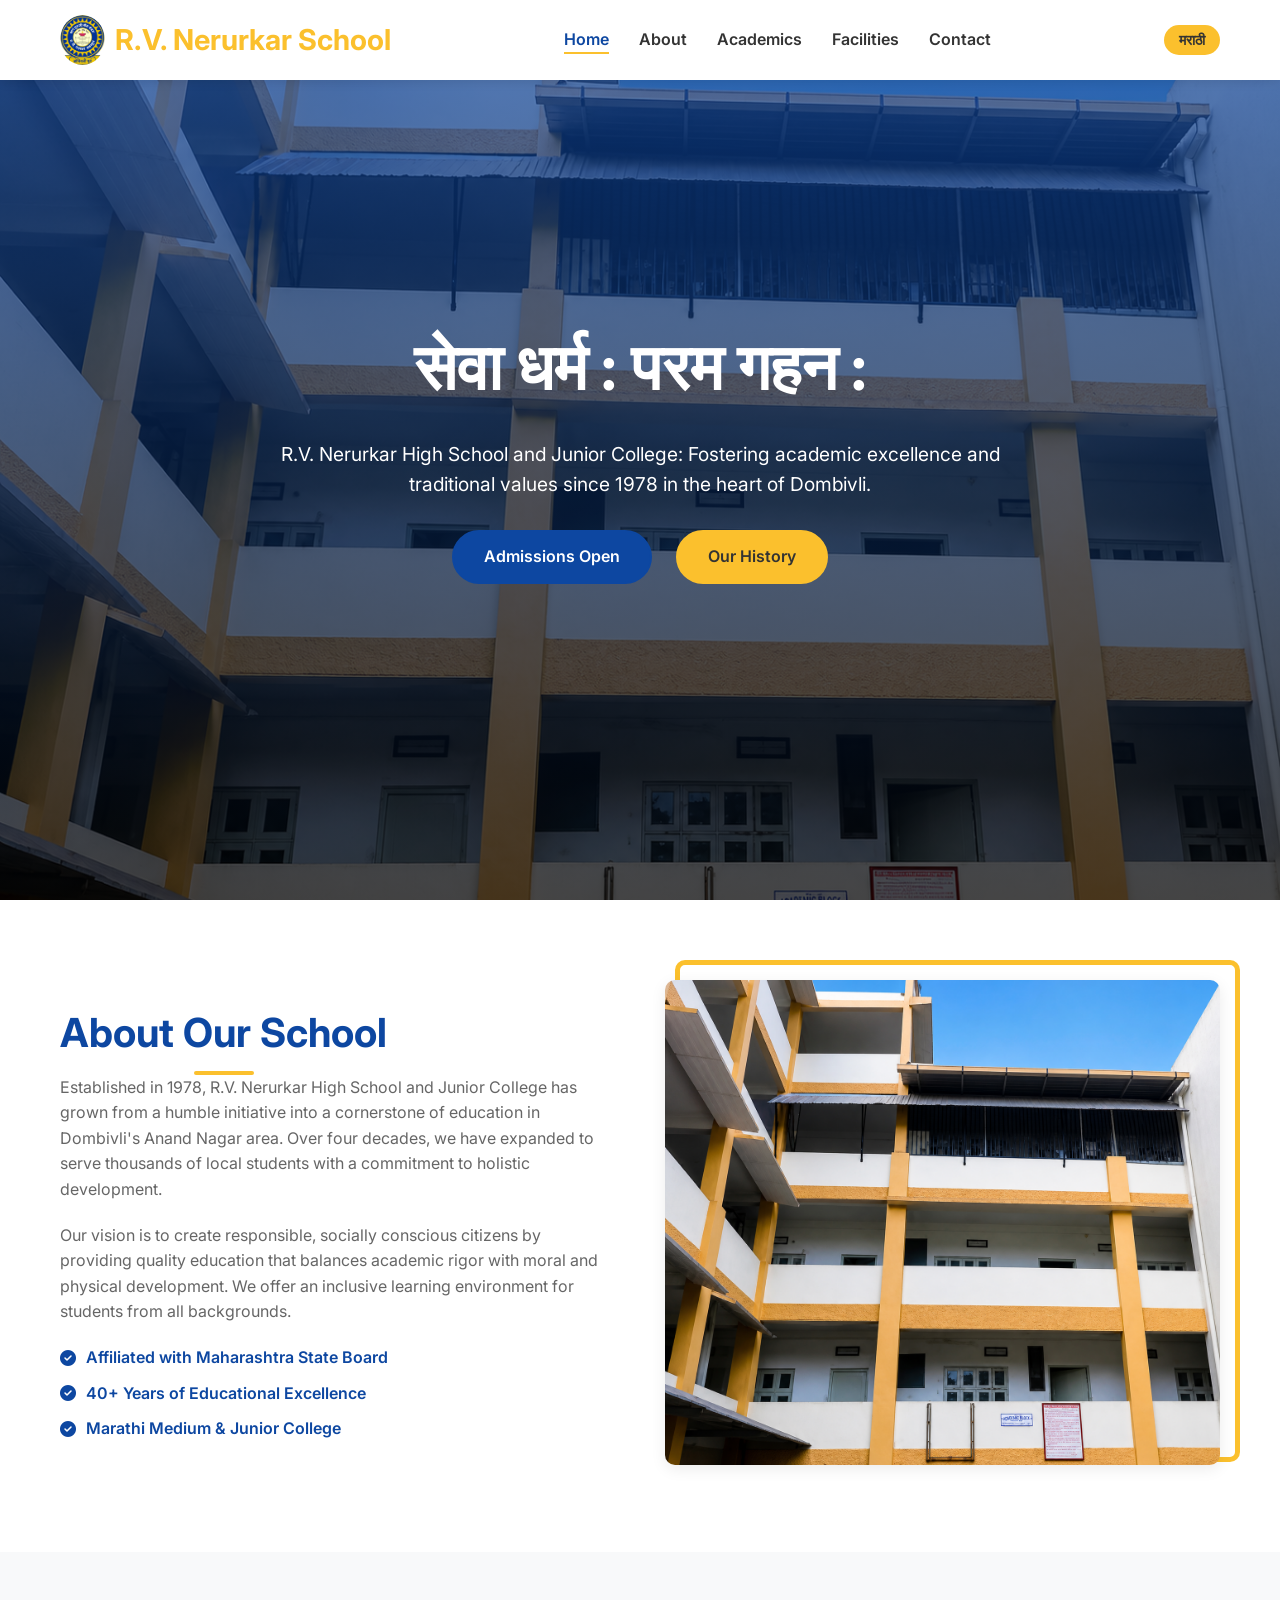
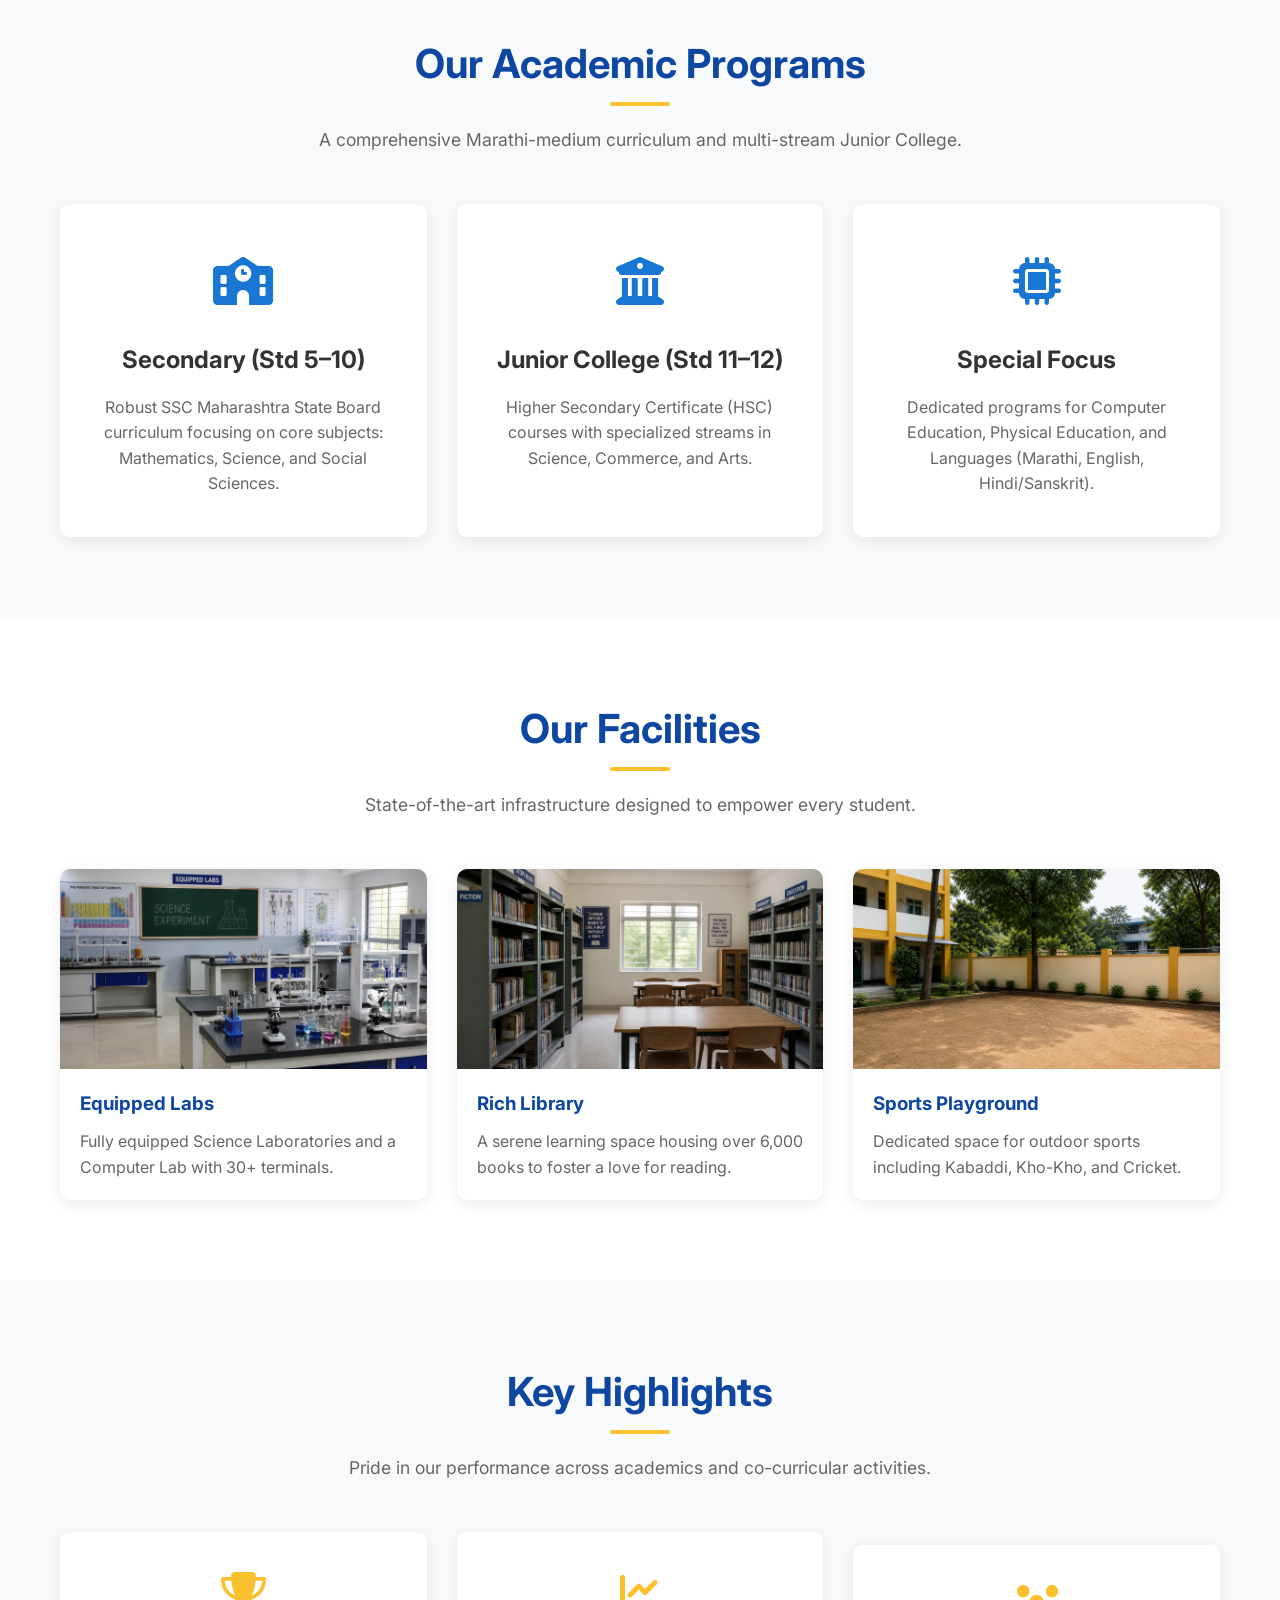
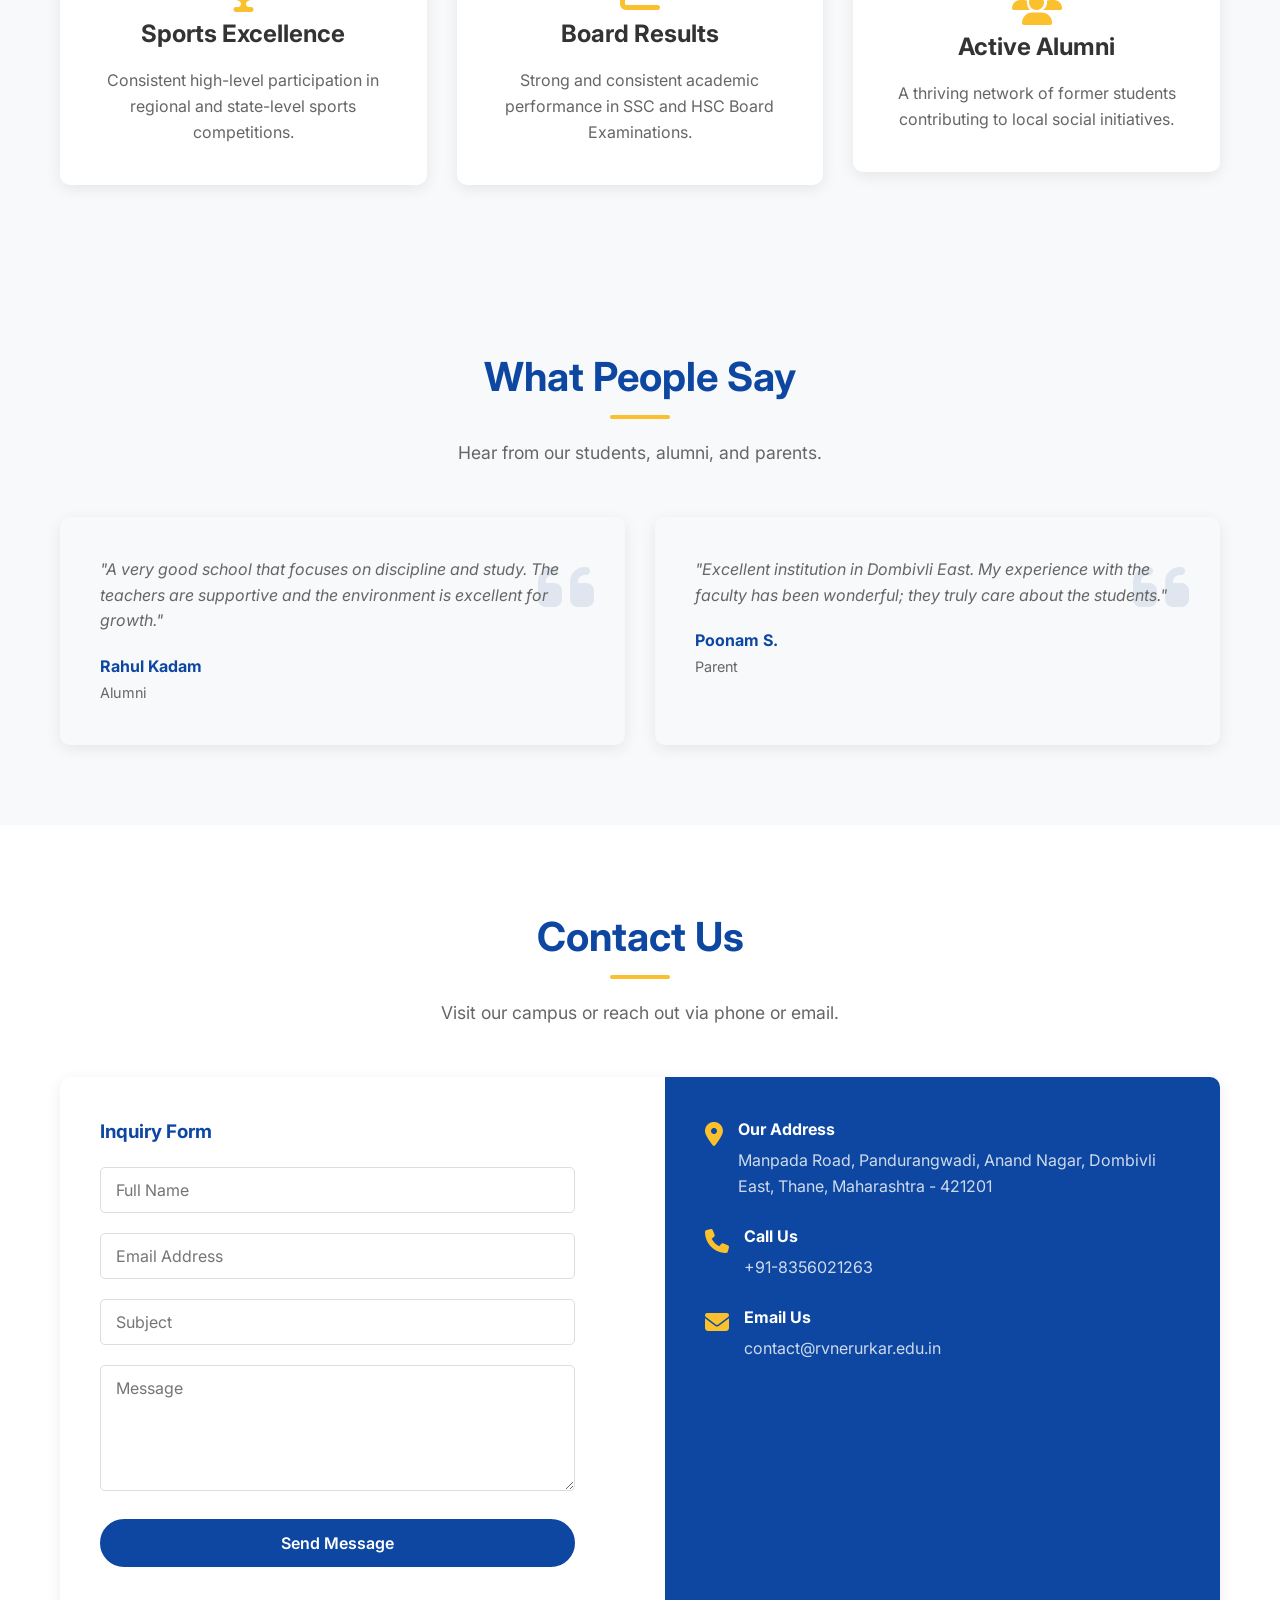
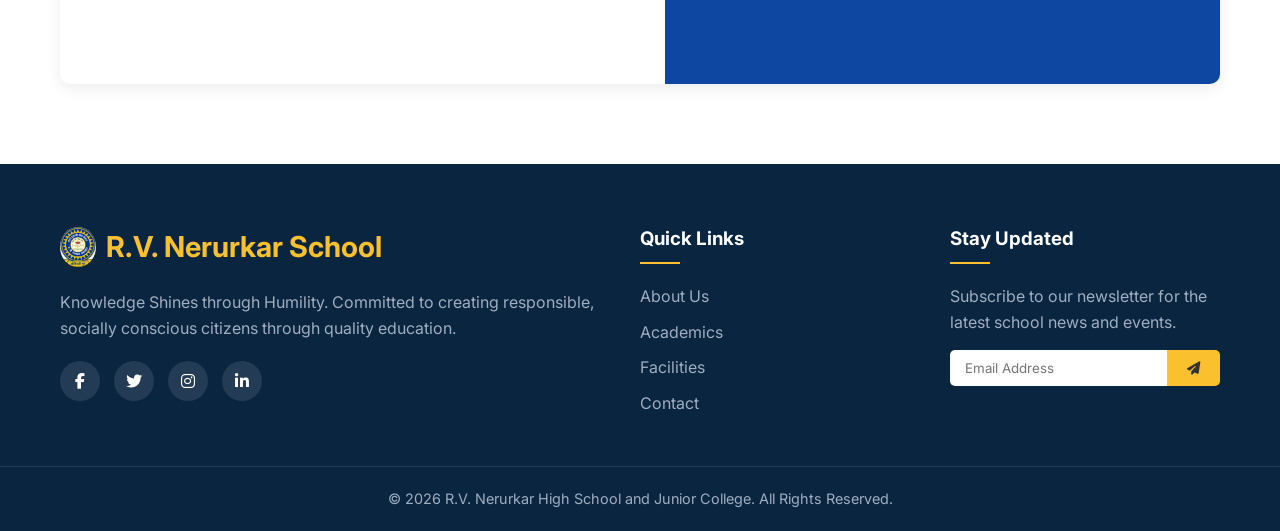
==== commit 54e09fb4: "Added New logo and New title" ====
--- a/index.html
+++ b/index.html
@@ -47,7 +47,7 @@
     <section id="hero" style="background-image: url('images/school_building.png');">
         <div class="hero-overlay"></div>
         <div class="hero-content animate-on-scroll">
-            <h1 class="lang-text" data-en="Vidya Vinayen Shobhate" data-mr="विद्या विनयेन शोभते">Vidya Vinayen Shobhate
+            <h1 class="lang-text" data-en="सेवा धर्म: परम गहन:" data-mr="सेवा धर्म: परम गहन:">सेवा धर्म : परम गहन :
             </h1>
             <p class="lang-text"
                 data-en="R.V. Nerurkar High School and Junior College: Fostering academic excellence and traditional values since 1978 in the heart of Dombivli."
@@ -363,7 +363,7 @@
                 </div>
                 <p class="lang-text"
                     data-en="Knowledge Shines through Humility. Committed to creating responsible, socially conscious citizens through quality education."
-                    data-mr="विद्या विनयेन शोभते. दर्जेदार शिक्षणातून जबाबदार आणि सामाजिक भान असलेले नागरिक घडवण्यासाठी आम्ही वचनबद्ध आहोत.">
+                    data-mr="सेवा धर्म: परम गहन:. दर्जेदार शिक्षणातून जबाबदार आणि सामाजिक भान असलेले नागरिक घडवण्यासाठी आम्ही वचनबद्ध आहोत.">
                     Knowledge Shines through Humility. Committed to creating responsible, socially conscious citizens
                     through quality education.</p>
                 <div class="social-links">
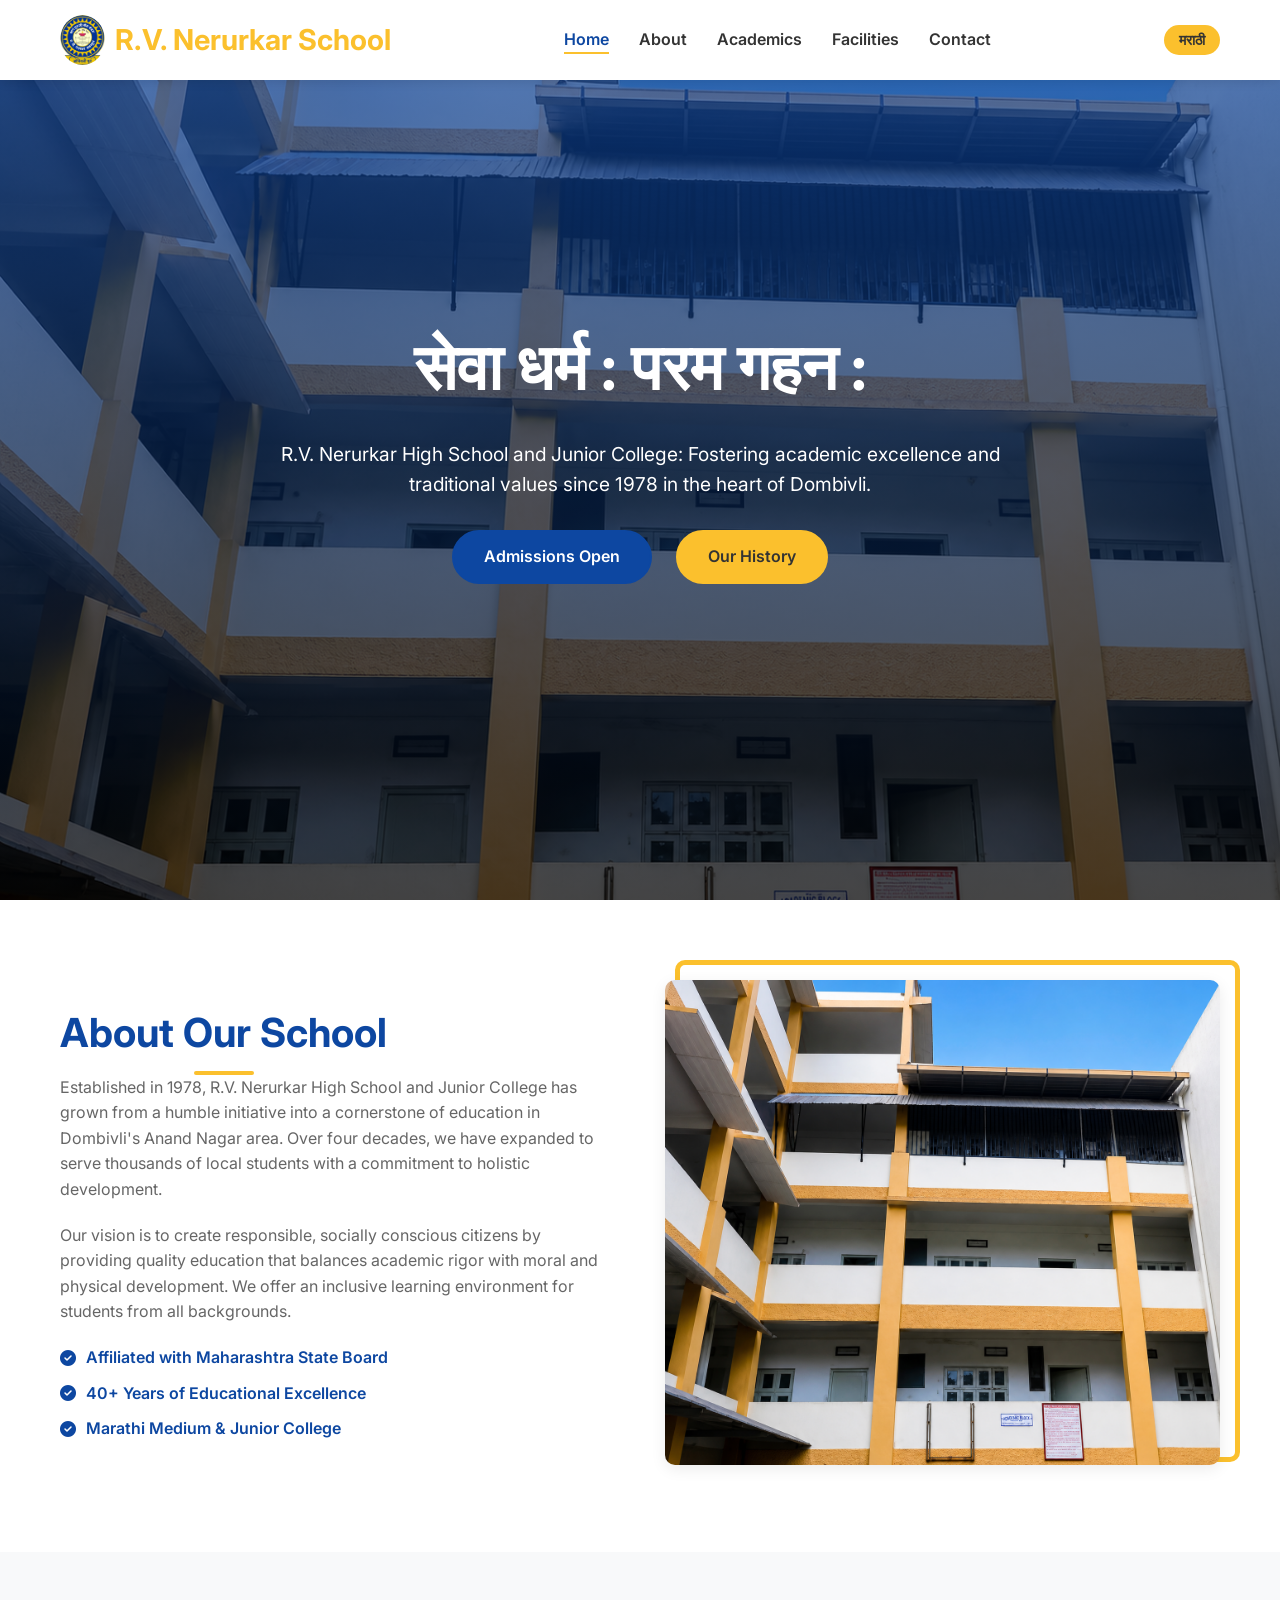
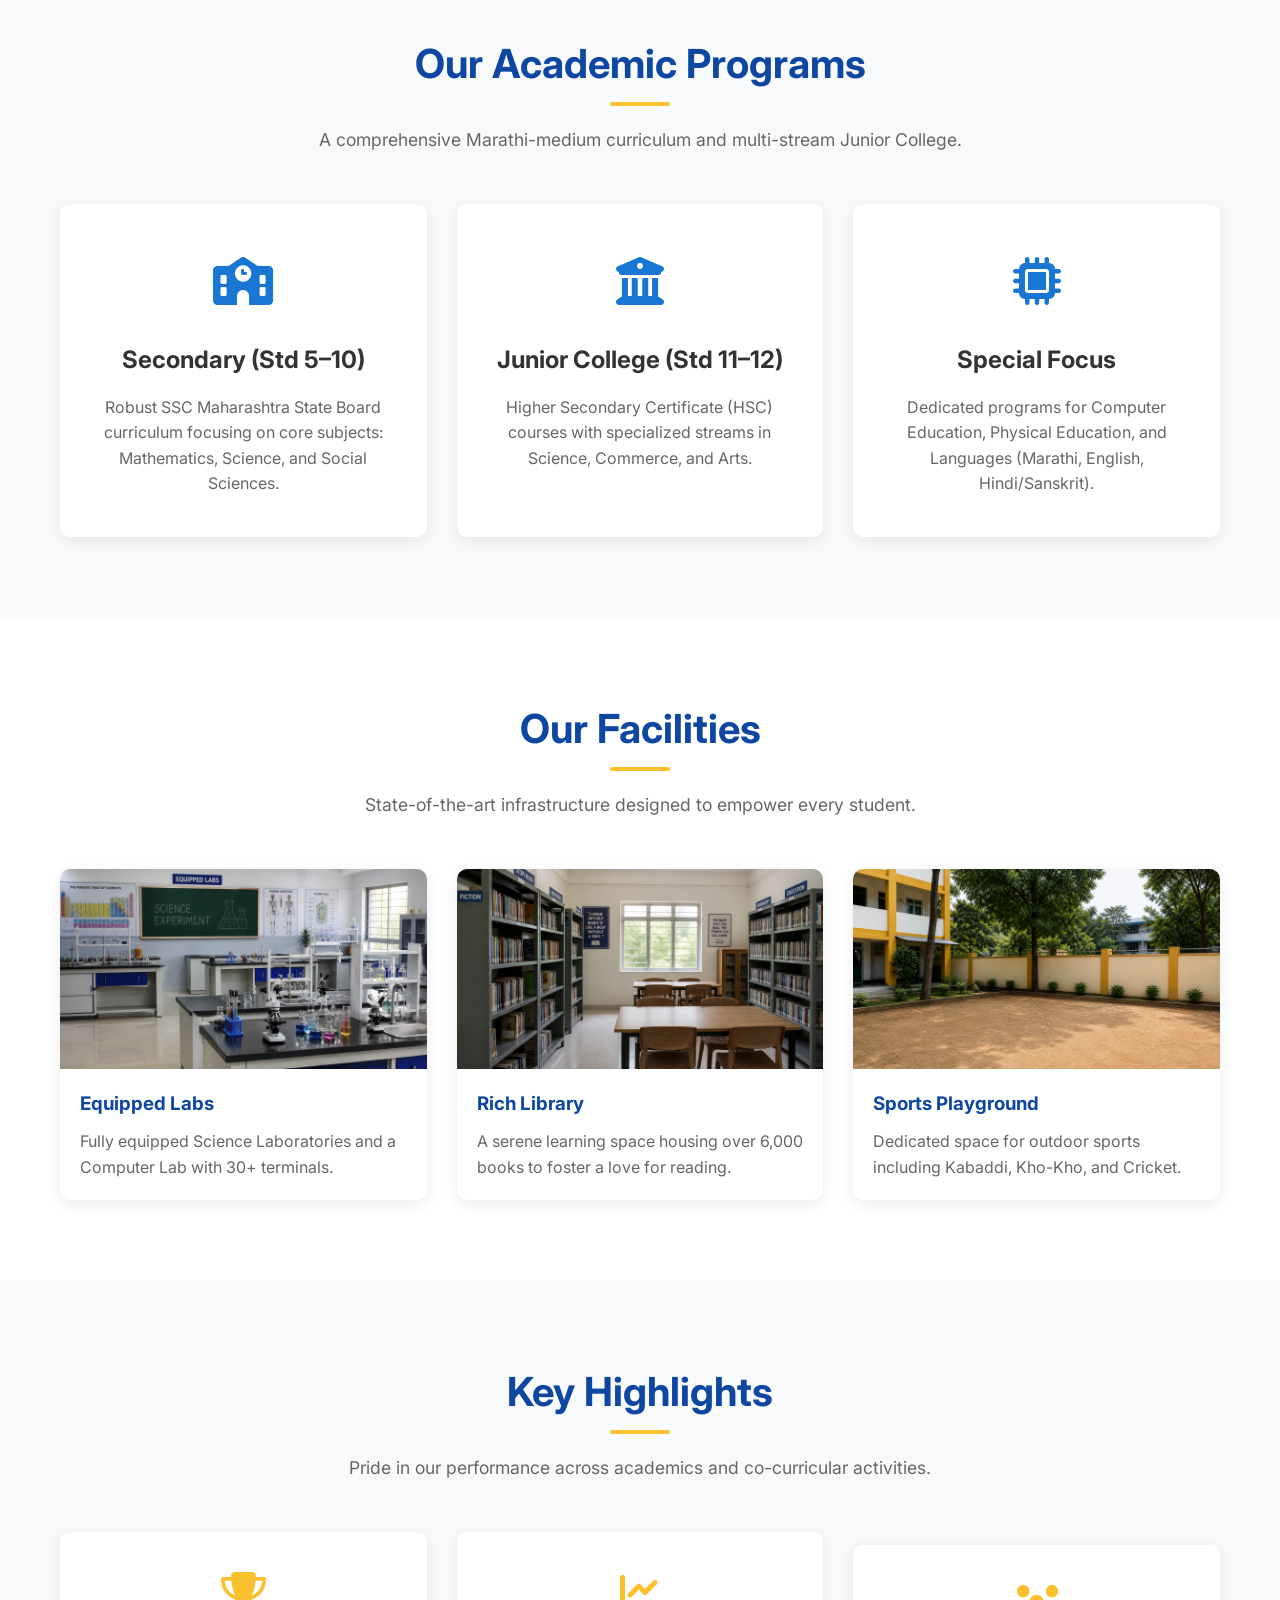
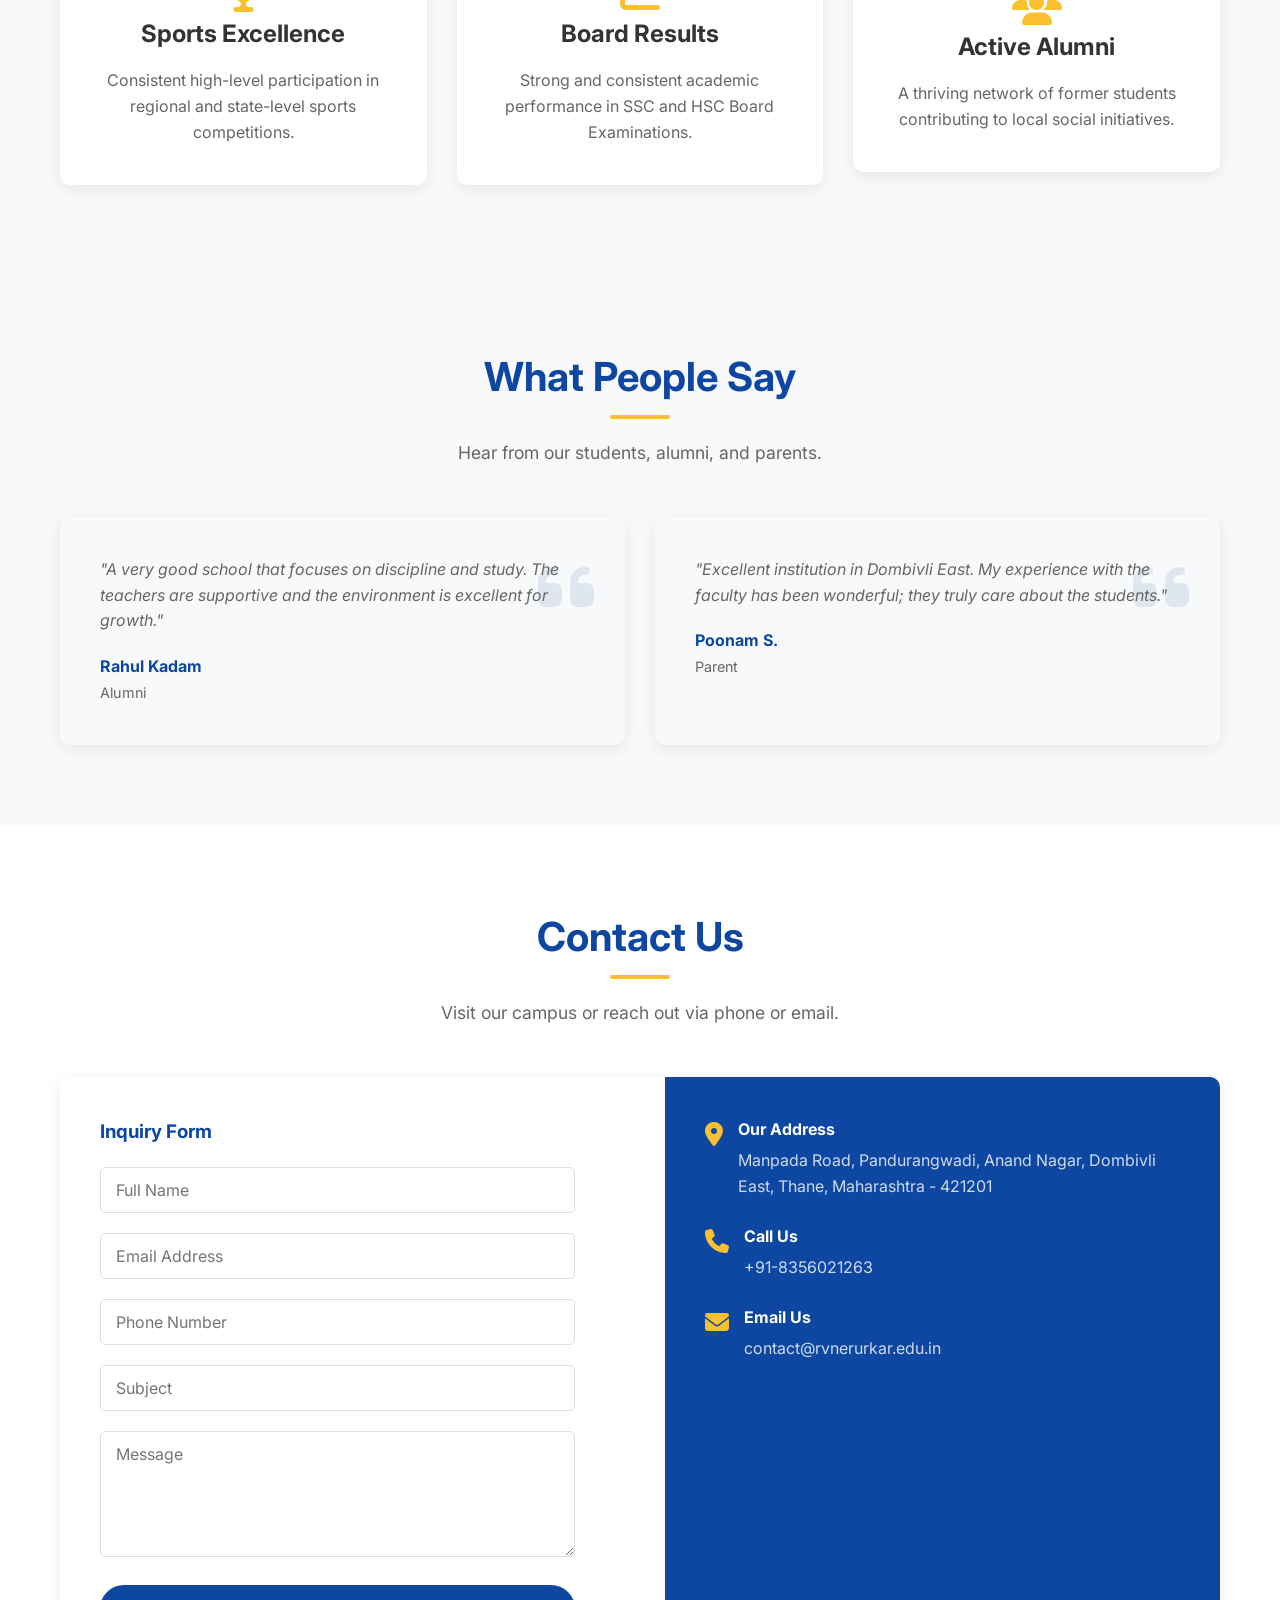
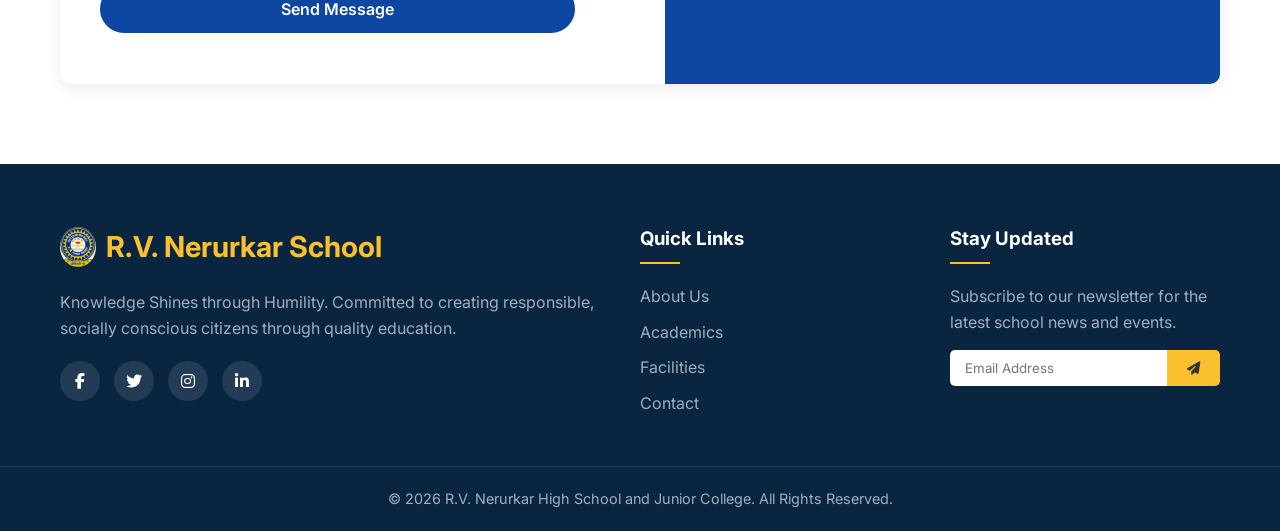
==== commit 3d87b57f: "Added Formspree" ====
--- a/index.html
+++ b/index.html
@@ -292,18 +292,21 @@
             <div class="contact-wrapper">
                 <div class="contact-form animate-on-scroll slide-left">
                     <h3 class="lang-text" data-en="Inquiry Form" data-mr="चौकशी फॉर्म">Inquiry Form</h3>
-                    <form id="inquiryForm">
+                    <form id="inquiryForm" action="https://formspree.io/f/mjglajzn" method="POST">
                         <div class="form-group">
-                            <input type="text" id="name" placeholder="Full Name" required>
+                            <input type="text" name="name" id="name" placeholder="Full Name" required>
                         </div>
                         <div class="form-group">
-                            <input type="email" id="email" placeholder="Email Address" required>
+                            <input type="email" name="email" id="email" placeholder="Email Address" required>
                         </div>
                         <div class="form-group">
-                            <input type="text" id="subject" placeholder="Subject" required>
+                            <input type="tel" name="phone" id="phone" placeholder="Phone Number" required>
                         </div>
                         <div class="form-group">
-                            <textarea id="message" rows="5" placeholder="Message" required></textarea>
+                            <input type="text" name="subject" id="subject" placeholder="Subject" required>
+                        </div>
+                        <div class="form-group">
+                            <textarea name="message" id="message" rows="5" placeholder="Message" required></textarea>
                         </div>
                         <button type="submit" class="btn btn-primary w-100 lang-text" data-en="Send Message"
                             data-mr="संदेश पाठवा">Send Message</button>
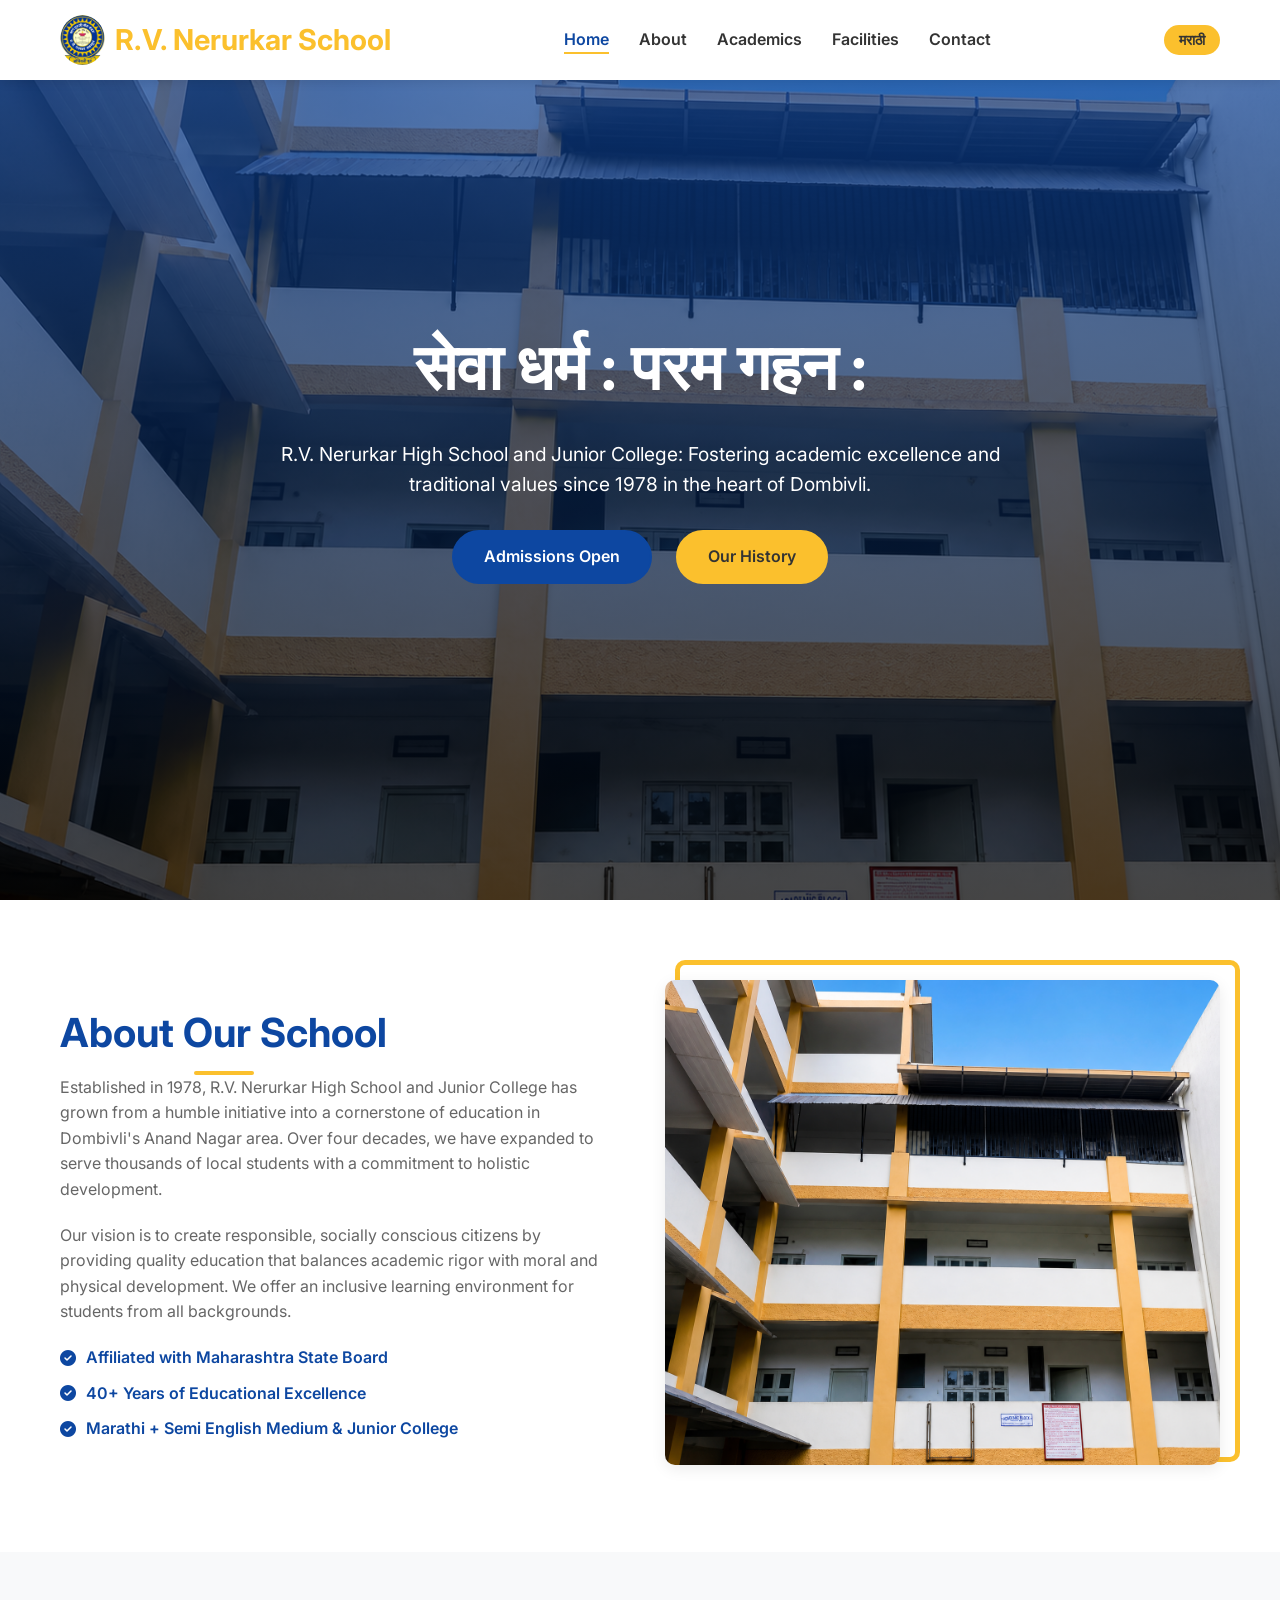
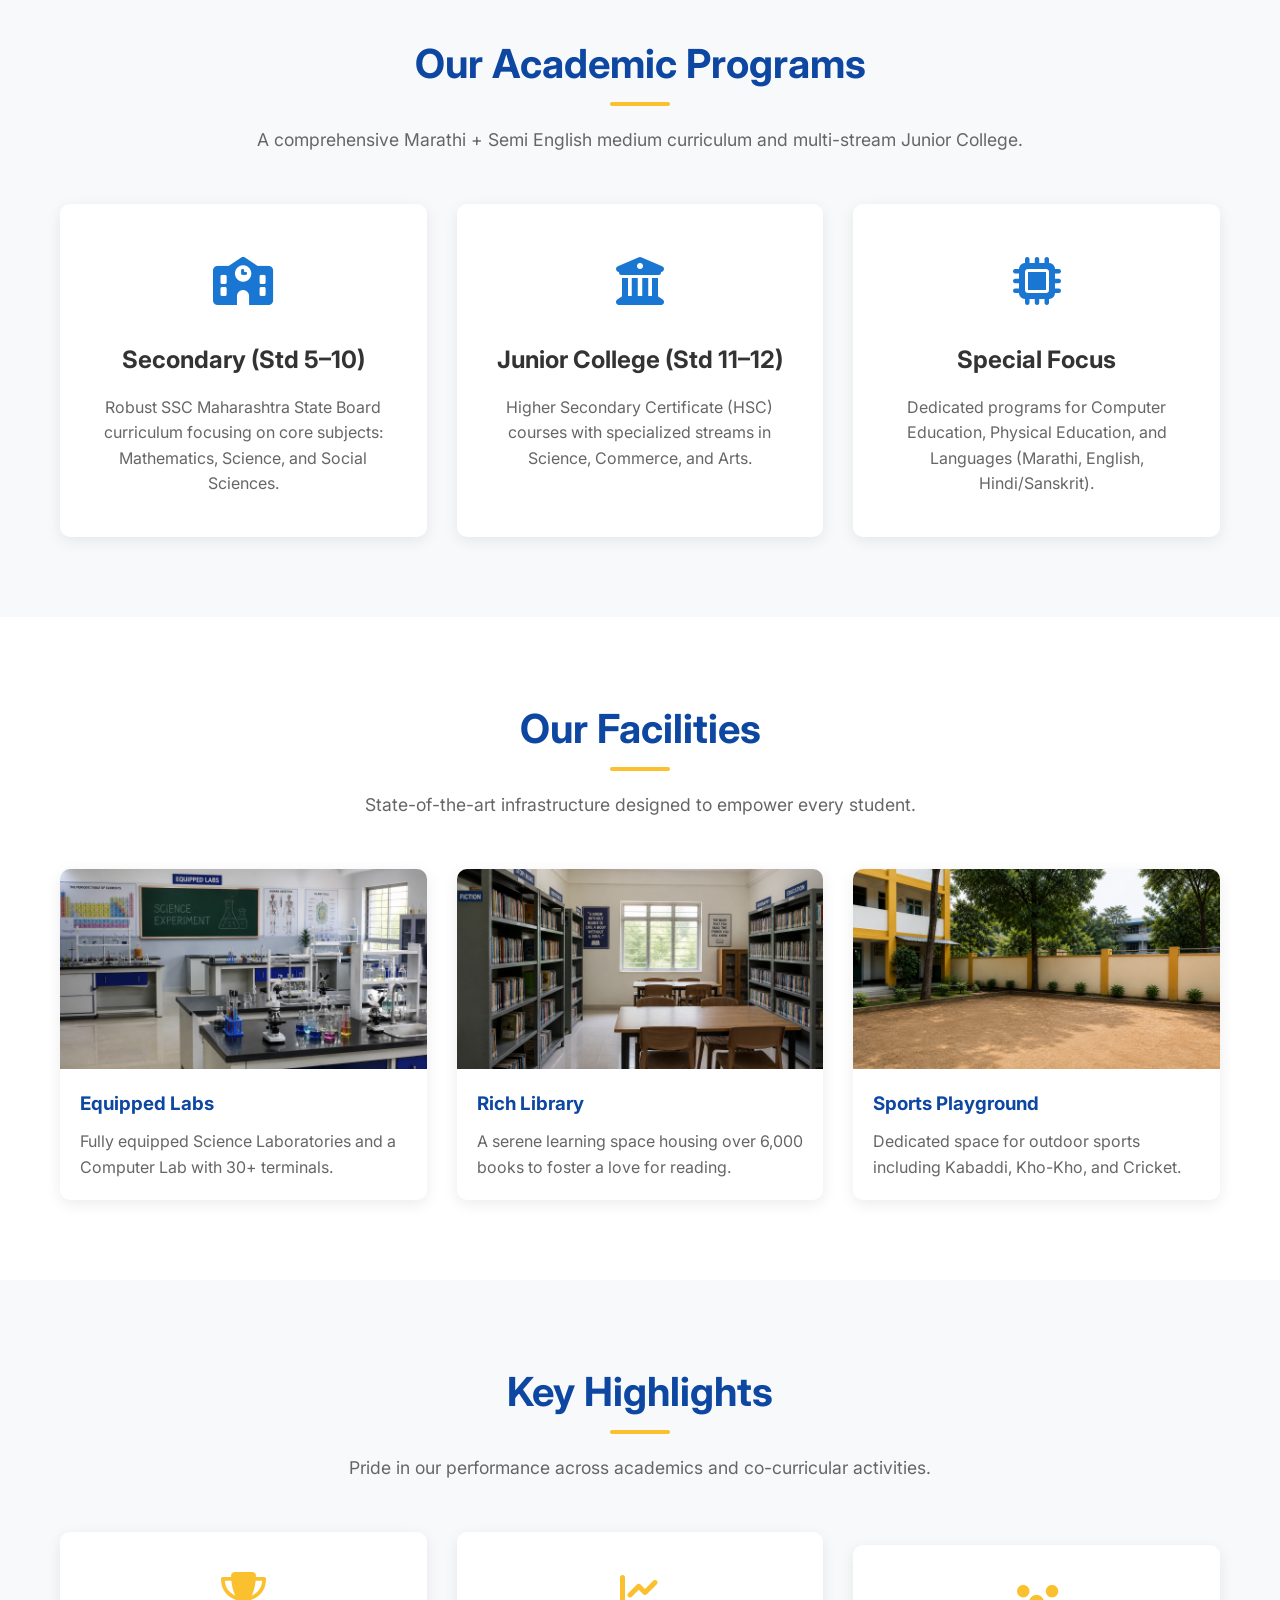
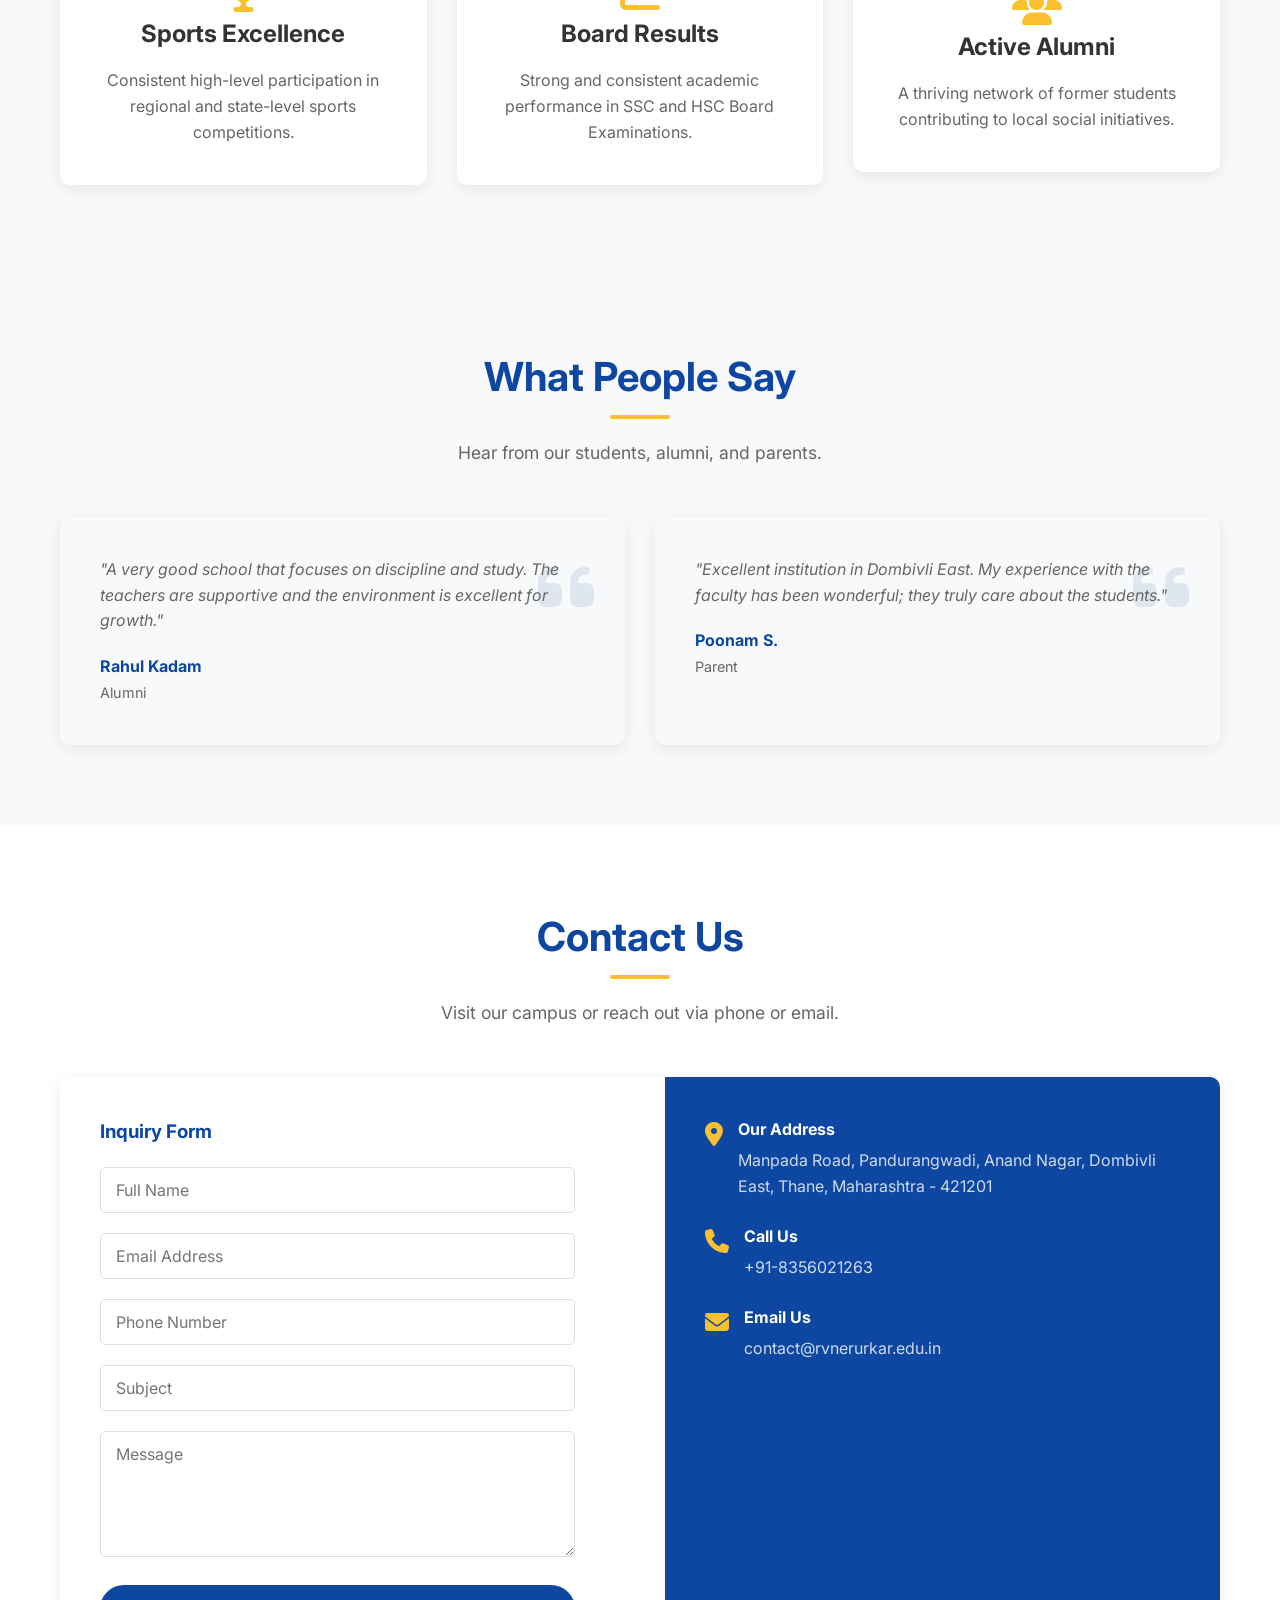
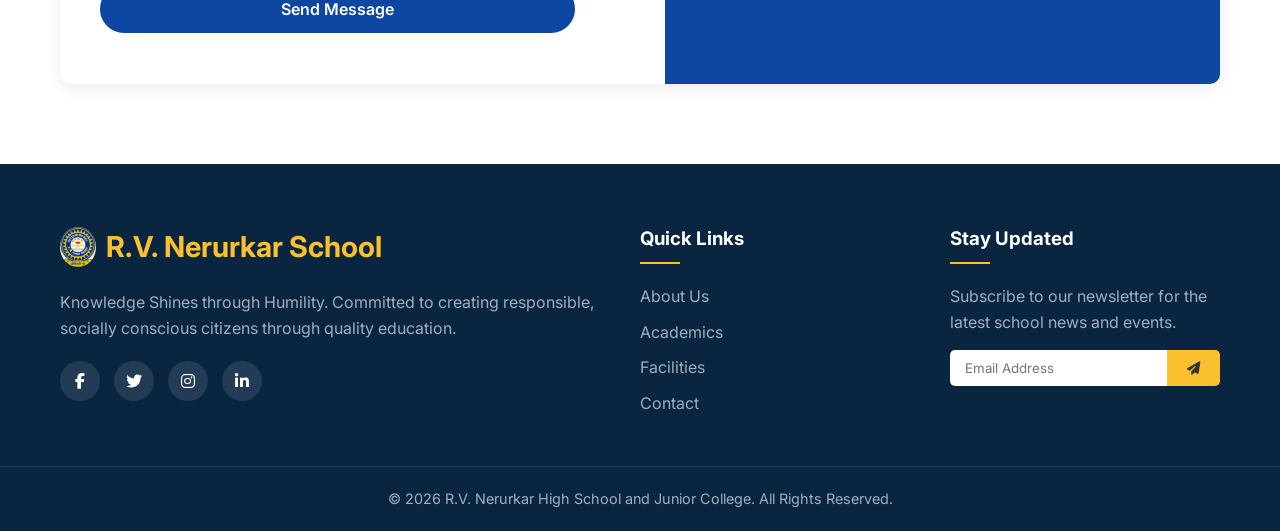
==== commit 7aac45c2: "Update medium information" ====
--- a/index.html
+++ b/index.html
@@ -6,7 +6,7 @@
     <meta name="viewport" content="width=device-width, initial-scale=1.0">
     <title>R.V. Nerurkar High School and Junior College | Dombivli East</title>
     <meta name="description"
-        content="Official website of R.V. Nerurkar High School and Junior College, Dombivli. Providing quality Marathi-medium education and Junior College streams in Science, Commerce, and Arts.">
+        content="Official website of R.V. Nerurkar High School and Junior College, Dombivli. Providing quality Marathi + Semi English medium education and Junior College streams in Science, Commerce, and Arts.">
     <link rel="stylesheet" href="style.css">
     <link rel="icon" type="image/jpeg" href="images/RVN_logo.jpeg">
     <link href="https://fonts.googleapis.com/css2?family=Inter:wght@300;400;600;700&display=swap" rel="stylesheet">
@@ -92,8 +92,9 @@
                                 data-mr="४०+ वर्षांची शैक्षणिक उत्कृष्टता">40+ Years of Educational Excellence</span>
                         </li>
                         <li><i class="fa-solid fa-check-circle"></i> <span class="lang-text"
-                                data-en="Marathi Medium & Junior College"
-                                data-mr="मराठी माध्यम आणि कनिष्ठ महाविद्यालय">Marathi Medium & Junior College</span>
+                                data-en="Marathi + Semi English Medium & Junior College"
+                                data-mr="मराठी + सेमी इंग्रजी माध्यम आणि कनिष्ठ महाविद्यालय">Marathi + Semi English
+                                Medium & Junior College</span>
                         </li>
                     </ul>
                 </div>
@@ -111,9 +112,10 @@
                 <h2 class="section-title lang-text" data-en="Our Academic Programs" data-mr="आमचे शैक्षणिक कार्यक्रम">
                     Our Academic Programs</h2>
                 <p class="section-subtitle lang-text"
-                    data-en="A comprehensive Marathi-medium curriculum and multi-stream Junior College."
-                    data-mr="सर्वसमावेशक मराठी माध्यमाचा अभ्यासक्रम आणि बहुशाखीय कनिष्ठ महाविद्यालय.">A comprehensive
-                    Marathi-medium curriculum and multi-stream Junior College.
+                    data-en="A comprehensive Marathi + Semi English medium curriculum and multi-stream Junior College."
+                    data-mr="सर्वसमावेशक मराठी + सेमी इंग्रजी माध्यमाचा अभ्यासक्रम आणि बहुशाखीय कनिष्ठ महाविद्यालय.">A
+                    comprehensive
+                    Marathi + Semi English medium curriculum and multi-stream Junior College.
                 </p>
             </div>
             <div class="course-grid">
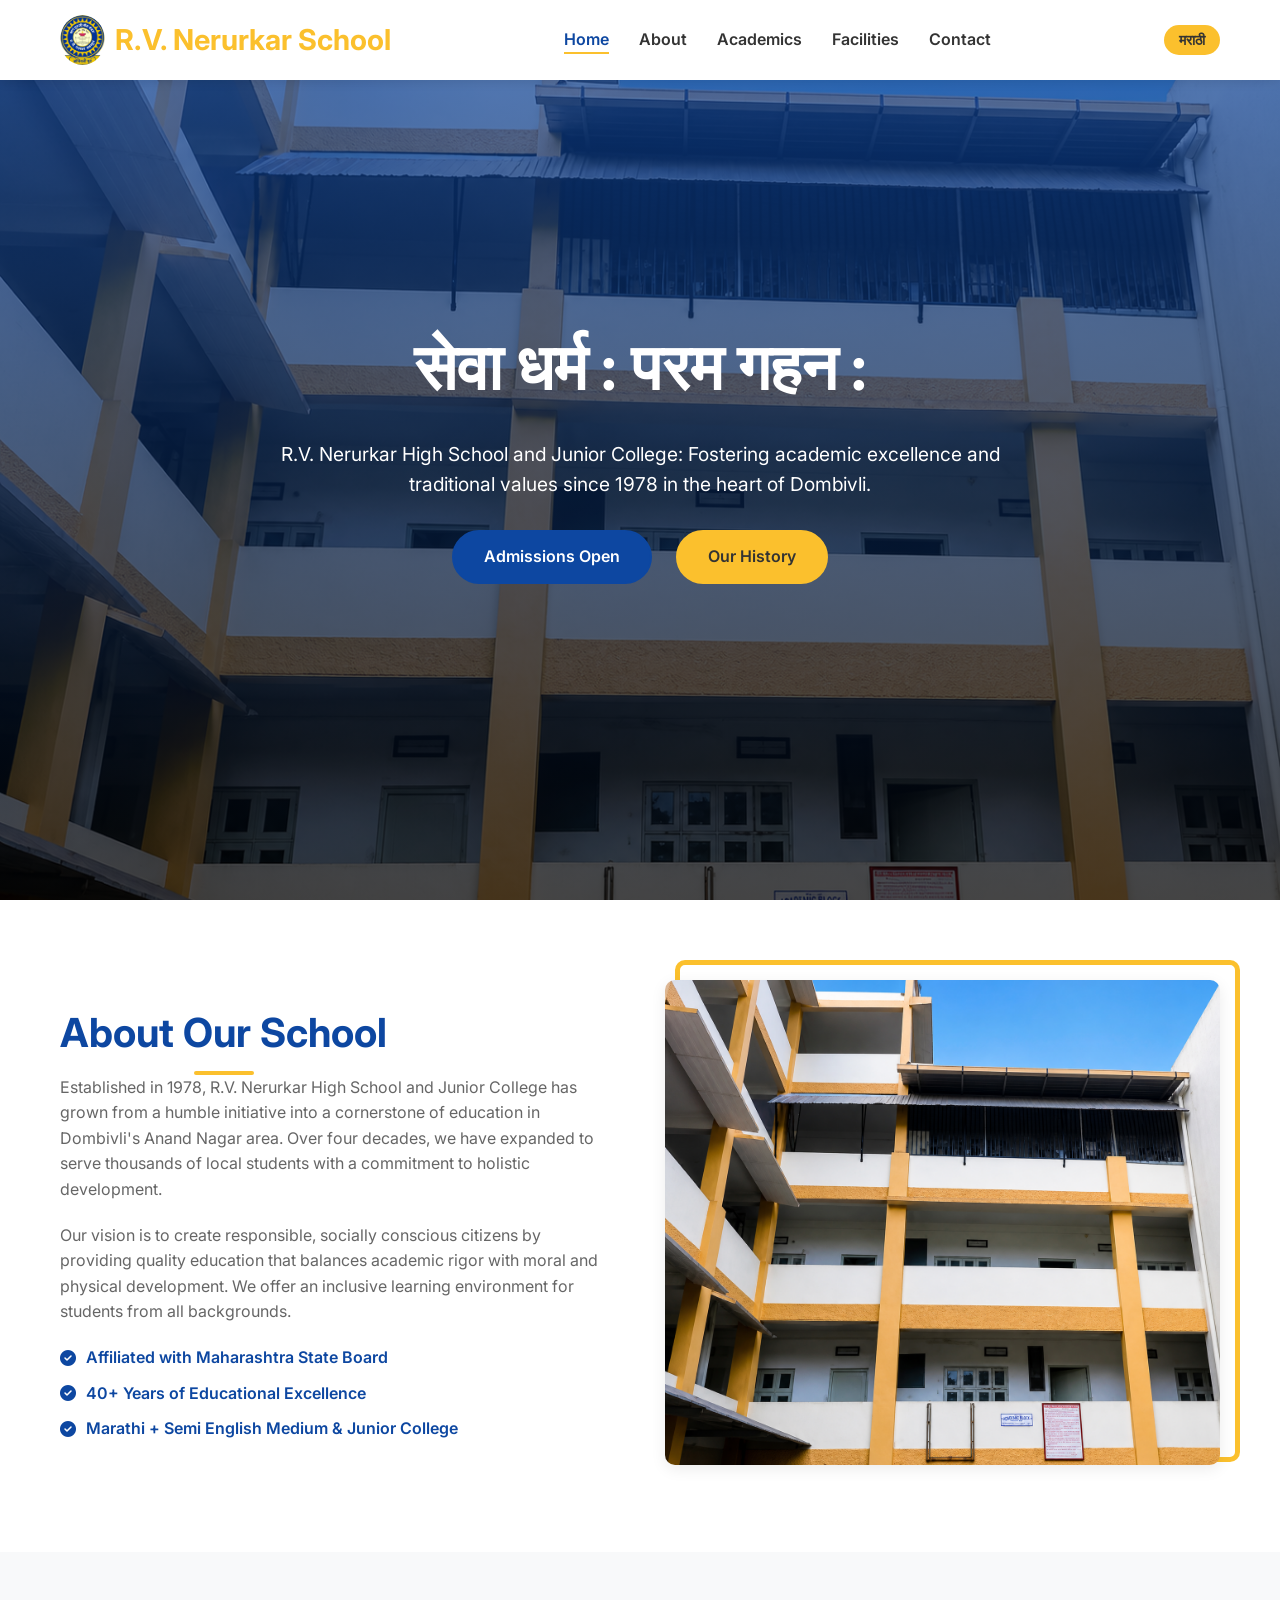
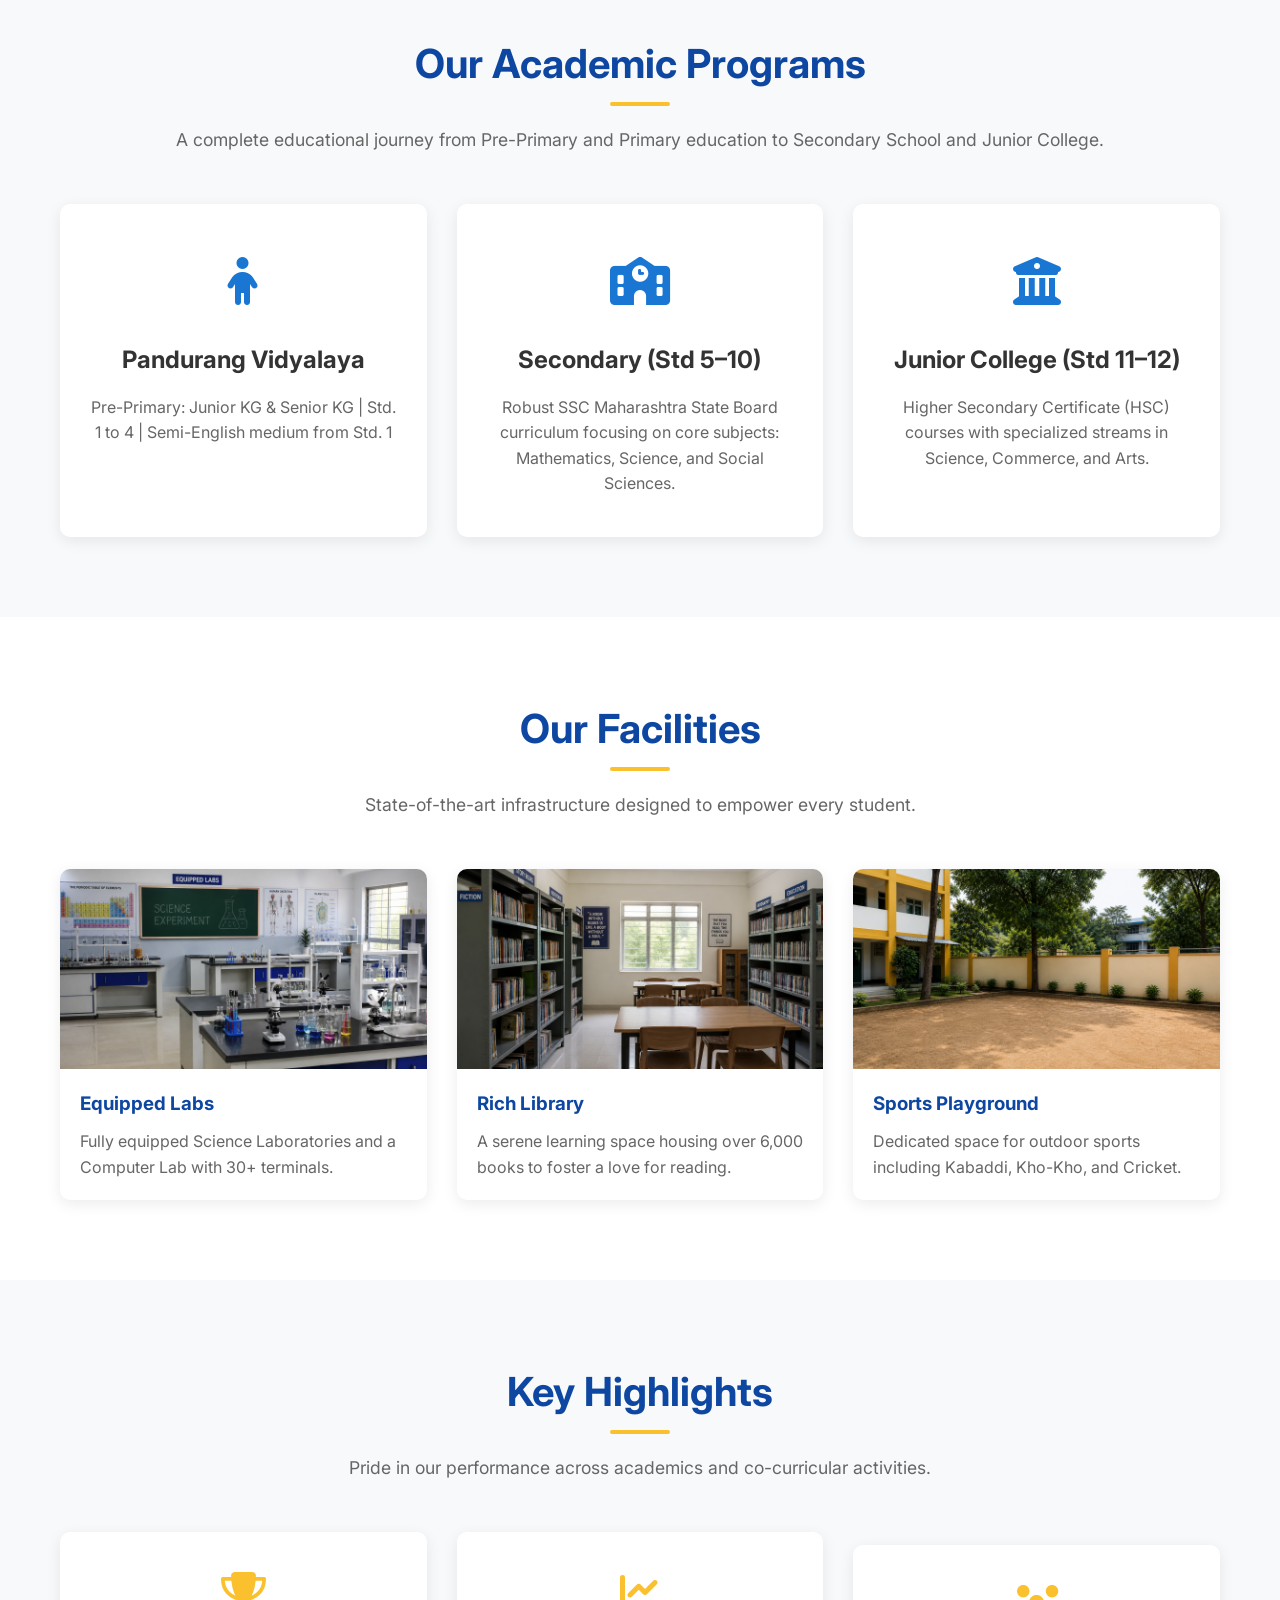
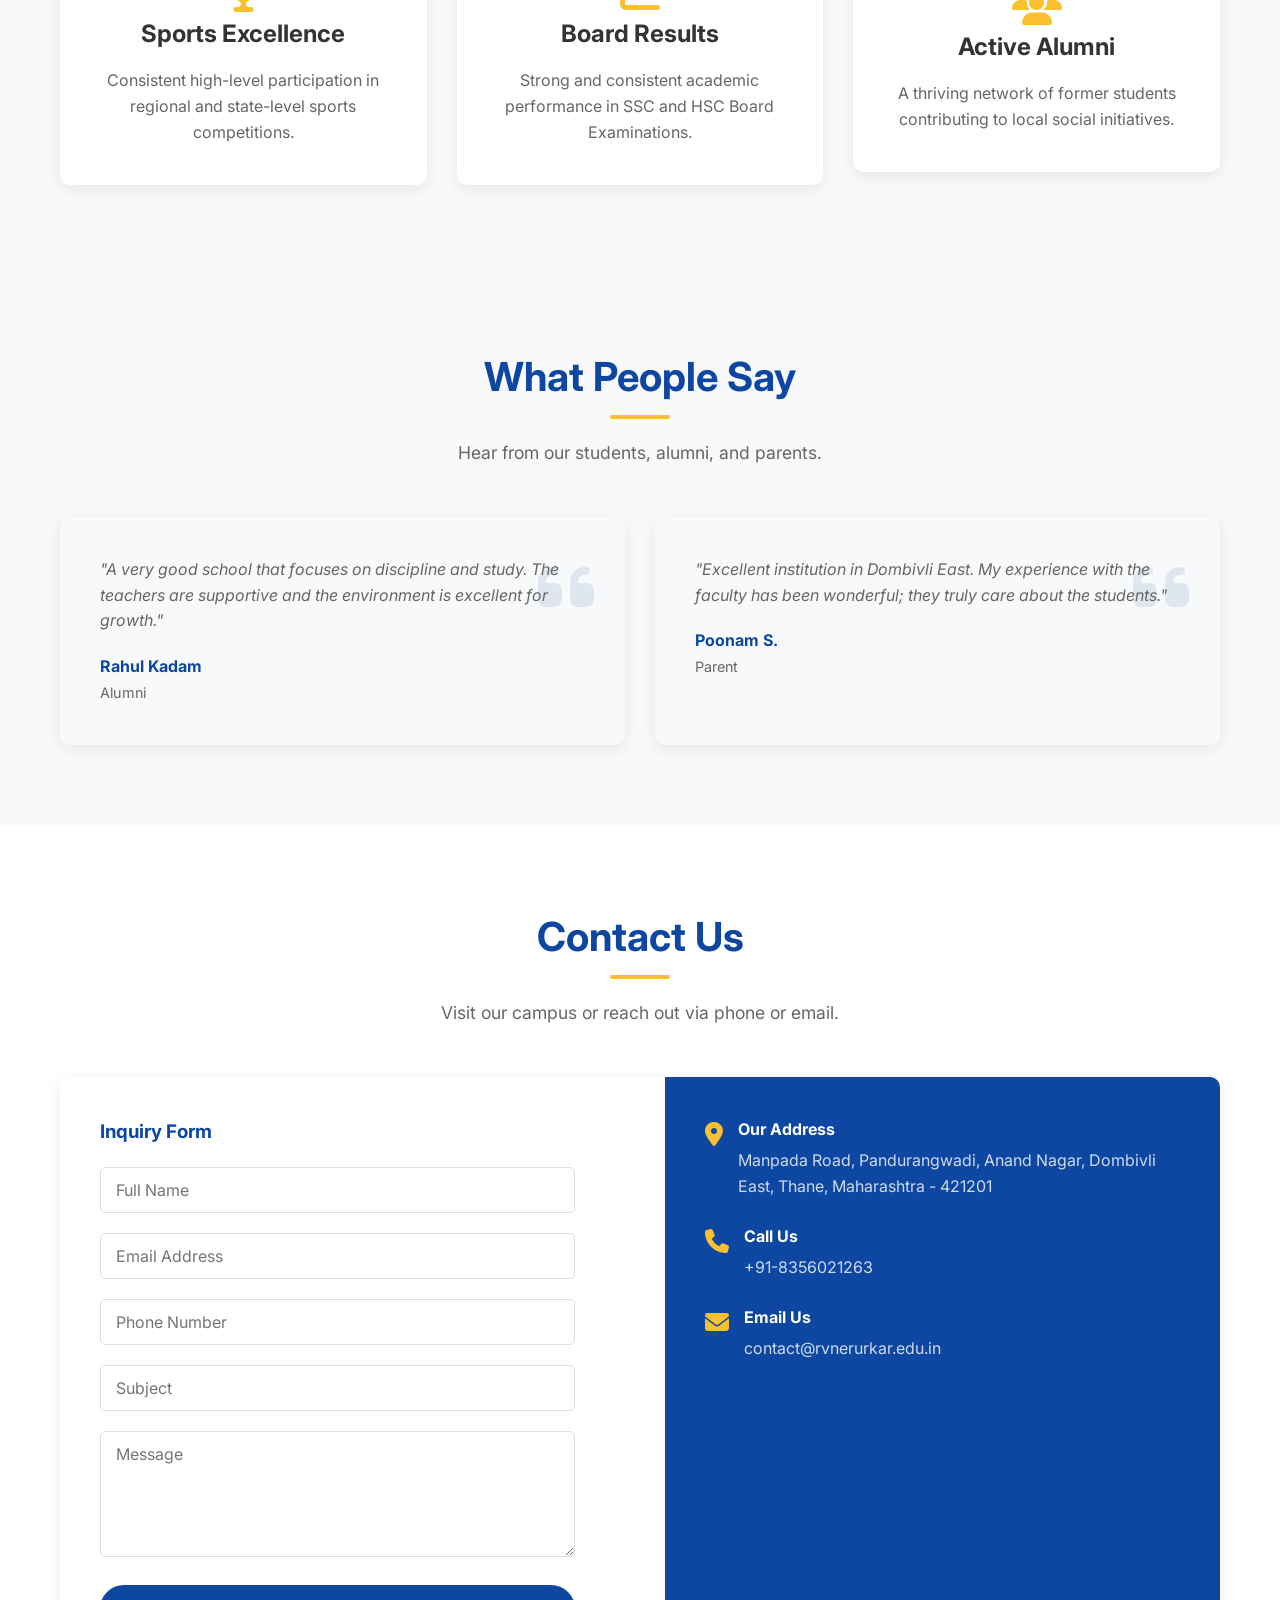
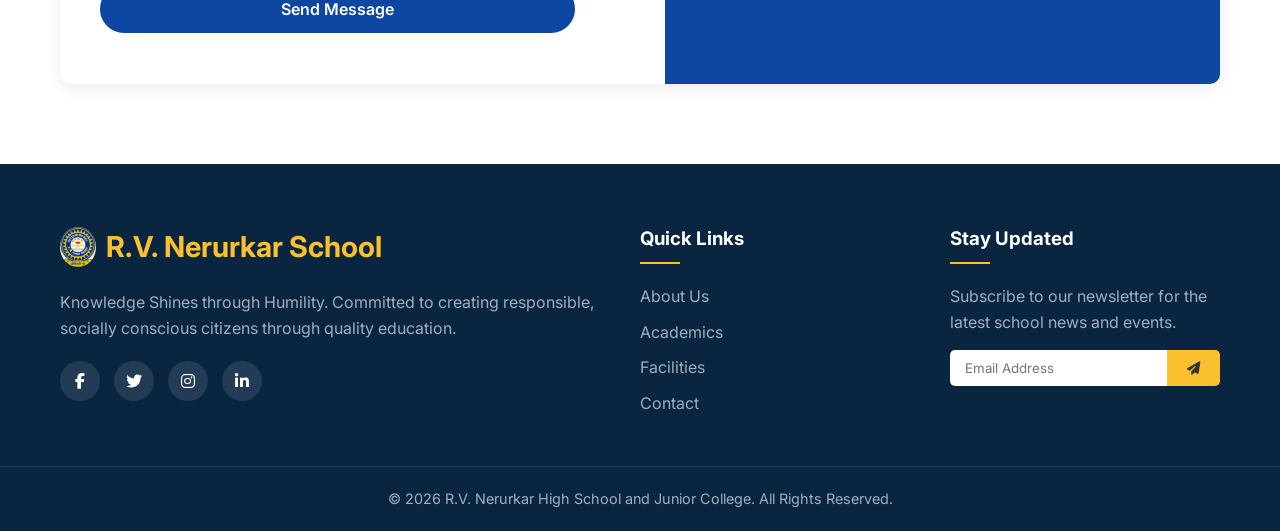
==== commit 4c86e576: "Update academic programs" ====
--- a/index.html
+++ b/index.html
@@ -112,14 +112,25 @@
                 <h2 class="section-title lang-text" data-en="Our Academic Programs" data-mr="आमचे शैक्षणिक कार्यक्रम">
                     Our Academic Programs</h2>
                 <p class="section-subtitle lang-text"
-                    data-en="A comprehensive Marathi + Semi English medium curriculum and multi-stream Junior College."
-                    data-mr="सर्वसमावेशक मराठी + सेमी इंग्रजी माध्यमाचा अभ्यासक्रम आणि बहुशाखीय कनिष्ठ महाविद्यालय.">A
-                    comprehensive
-                    Marathi + Semi English medium curriculum and multi-stream Junior College.
+                    data-en="A complete educational journey from Pre-Primary and Primary education to Secondary School and Junior College."
+                    data-mr="पूर्व प्राथमिक व प्राथमिक शिक्षणापासून माध्यमिक शाळा आणि कनिष्ठ महाविद्यालयापर्यंतचा संपूर्ण शैक्षणिक प्रवास.">
+                    A
+                    complete educational journey from Pre-Primary and Primary education to Secondary School and Junior
+                    College.
                 </p>
             </div>
             <div class="course-grid">
                 <div class="course-card animate-on-scroll fade-up">
+                    <div class="course-icon"><i class="fa-solid fa-child"></i></div>
+                    <h3 class="lang-text" data-en="Pandurang Vidyalaya" data-mr="पांडुरंग विद्यालय">Pandurang Vidyalaya
+                    </h3>
+                    <p class="lang-text"
+                        data-en="Pre-Primary: Junior KG & Senior KG | Std. 1 to 4 | Semi-English medium from Std. 1"
+                        data-mr="पूर्व प्राथमिक: छोटा व मोठा शिशु | इयत्ता १ ते ४ थी | १ ली पासून सेमी इंग्रजी">
+                        Pre-Primary:
+                        Junior KG & Senior KG | Std. 1 to 4 | Semi-English medium from Std. 1</p>
+                </div>
+                <div class="course-card animate-on-scroll fade-up" style="transition-delay: 0.1s;">
                     <div class="course-icon"><i class="fa-solid fa-school"></i></div>
                     <h3 class="lang-text" data-en="Secondary (Std 5–10)" data-mr="माध्यमिक (इयत्ता ५वी-१०वी)">Secondary
                         (Std 5–10)</h3>
@@ -129,7 +140,7 @@
                         Robust SSC Maharashtra State Board curriculum focusing on core subjects: Mathematics, Science,
                         and Social Sciences.</p>
                 </div>
-                <div class="course-card animate-on-scroll fade-up" style="transition-delay: 0.1s;">
+                <div class="course-card animate-on-scroll fade-up" style="transition-delay: 0.2s;">
                     <div class="course-icon"><i class="fa-solid fa-building-columns"></i></div>
                     <h3 class="lang-text" data-en="Junior College (Std 11–12)" data-mr="कनिष्ठ महाविद्यालय (११वी-१२वी)">
                         Junior College (Std 11–12)</h3>
@@ -138,15 +149,6 @@
                         data-mr="विज्ञान, वाणिज्य आणि कला शाखांमध्ये उच्च माध्यमिक प्रमाणपत्र (HSC) अभ्यासक्रम.">Higher
                         Secondary Certificate (HSC) courses with specialized streams in Science, Commerce, and
                         Arts.</p>
-                </div>
-                <div class="course-card animate-on-scroll fade-up" style="transition-delay: 0.2s;">
-                    <div class="course-icon"><i class="fa-solid fa-microchip"></i></div>
-                    <h3 class="lang-text" data-en="Special Focus" data-mr="विशेष लक्ष">Special Focus</h3>
-                    <p class="lang-text"
-                        data-en="Dedicated programs for Computer Education, Physical Education, and Languages (Marathi, English, Hindi/Sanskrit)."
-                        data-mr="संगणक शिक्षण, शारीरिक शिक्षण आणि भाषा (मराठी, इंग्रजी, हिंदी/संस्कृत) यावर विशेष लक्ष.">
-                        Dedicated programs for Computer Education, Physical Education, and Languages (Marathi, English,
-                        Hindi/Sanskrit).</p>
                 </div>
             </div>
         </div>
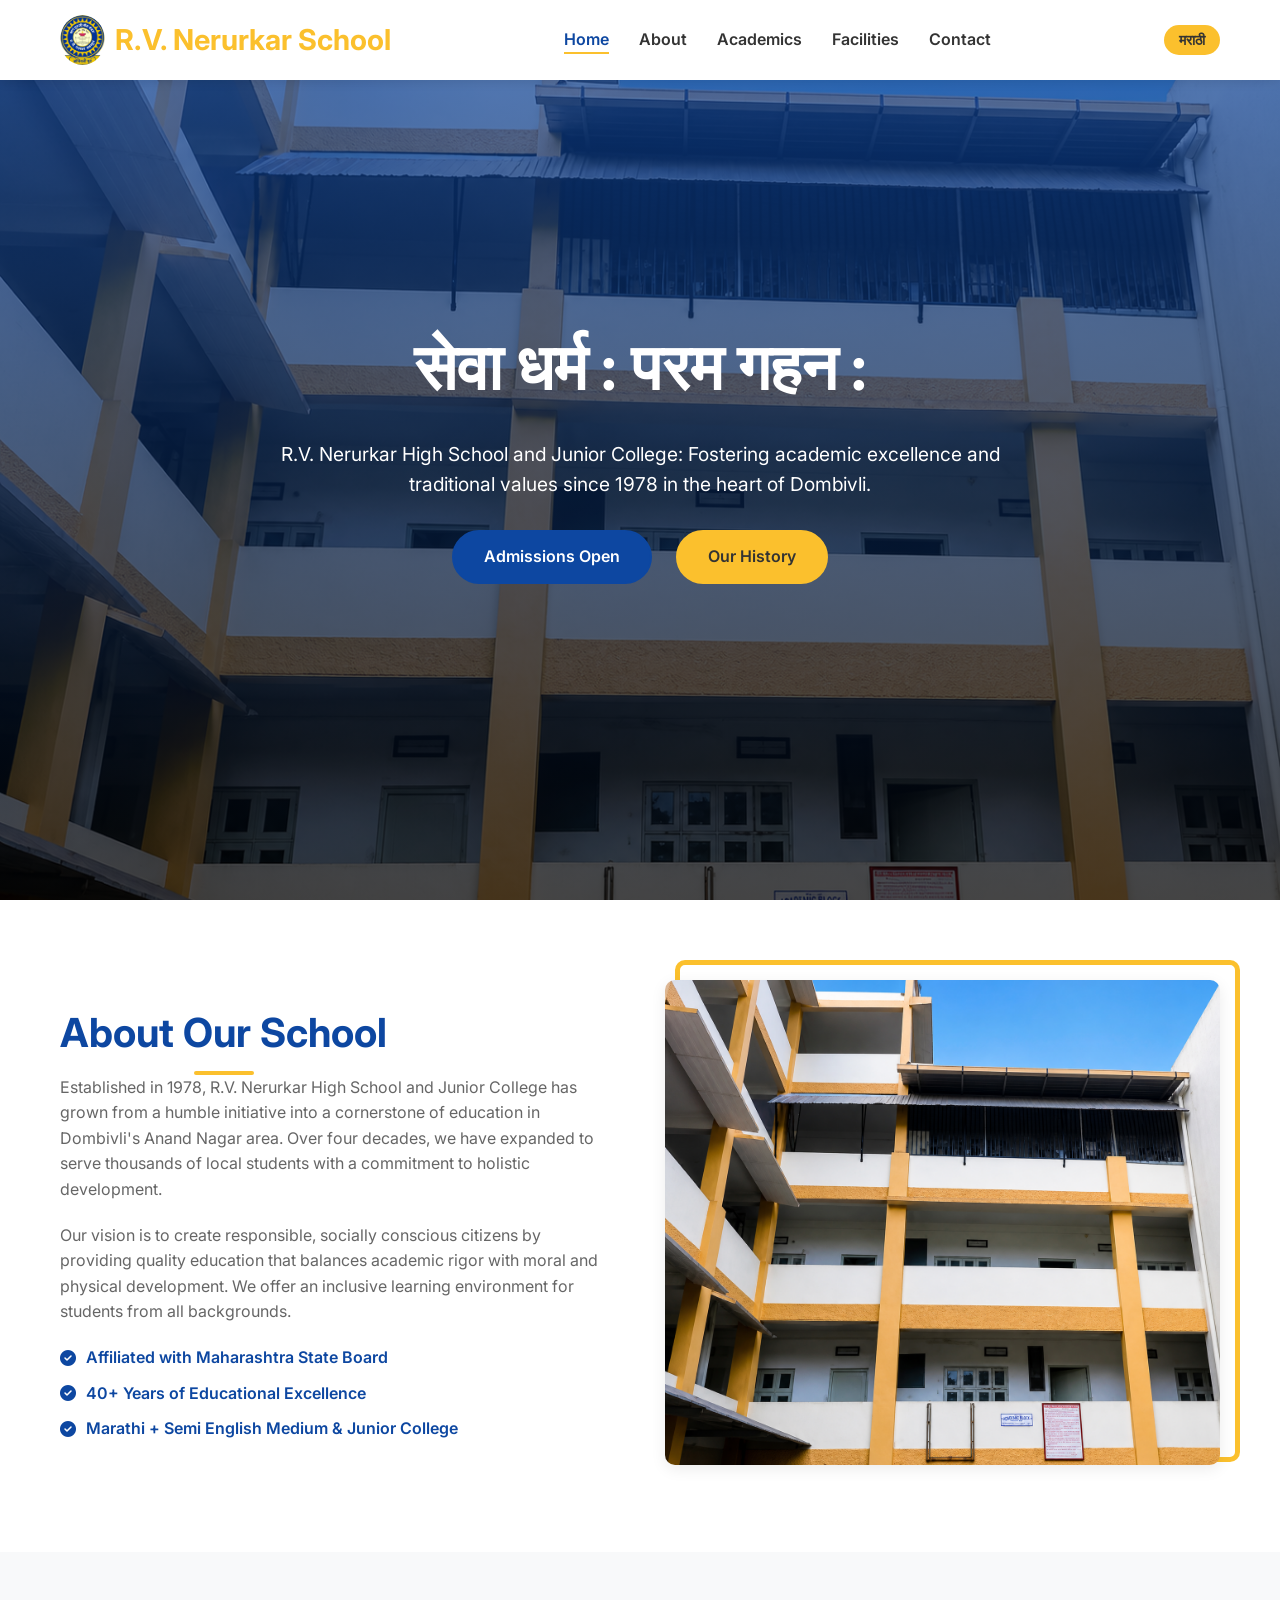
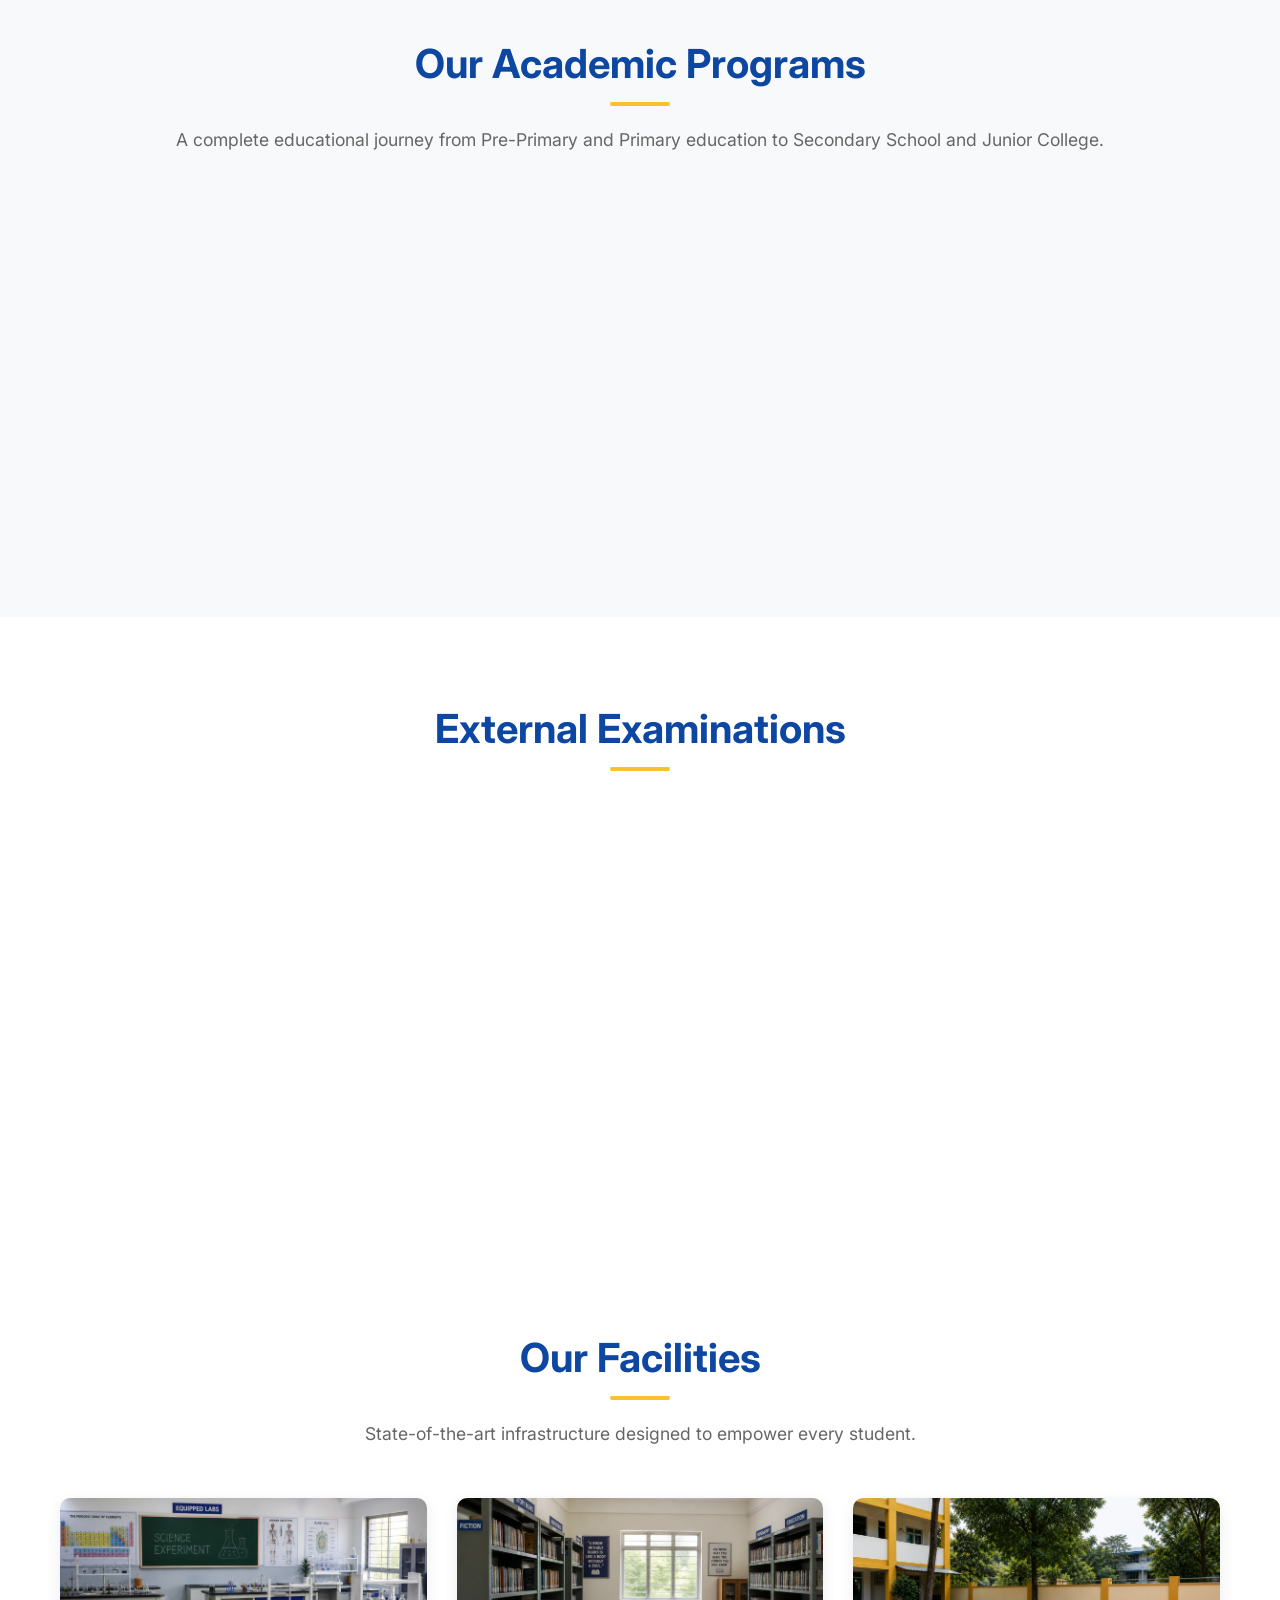
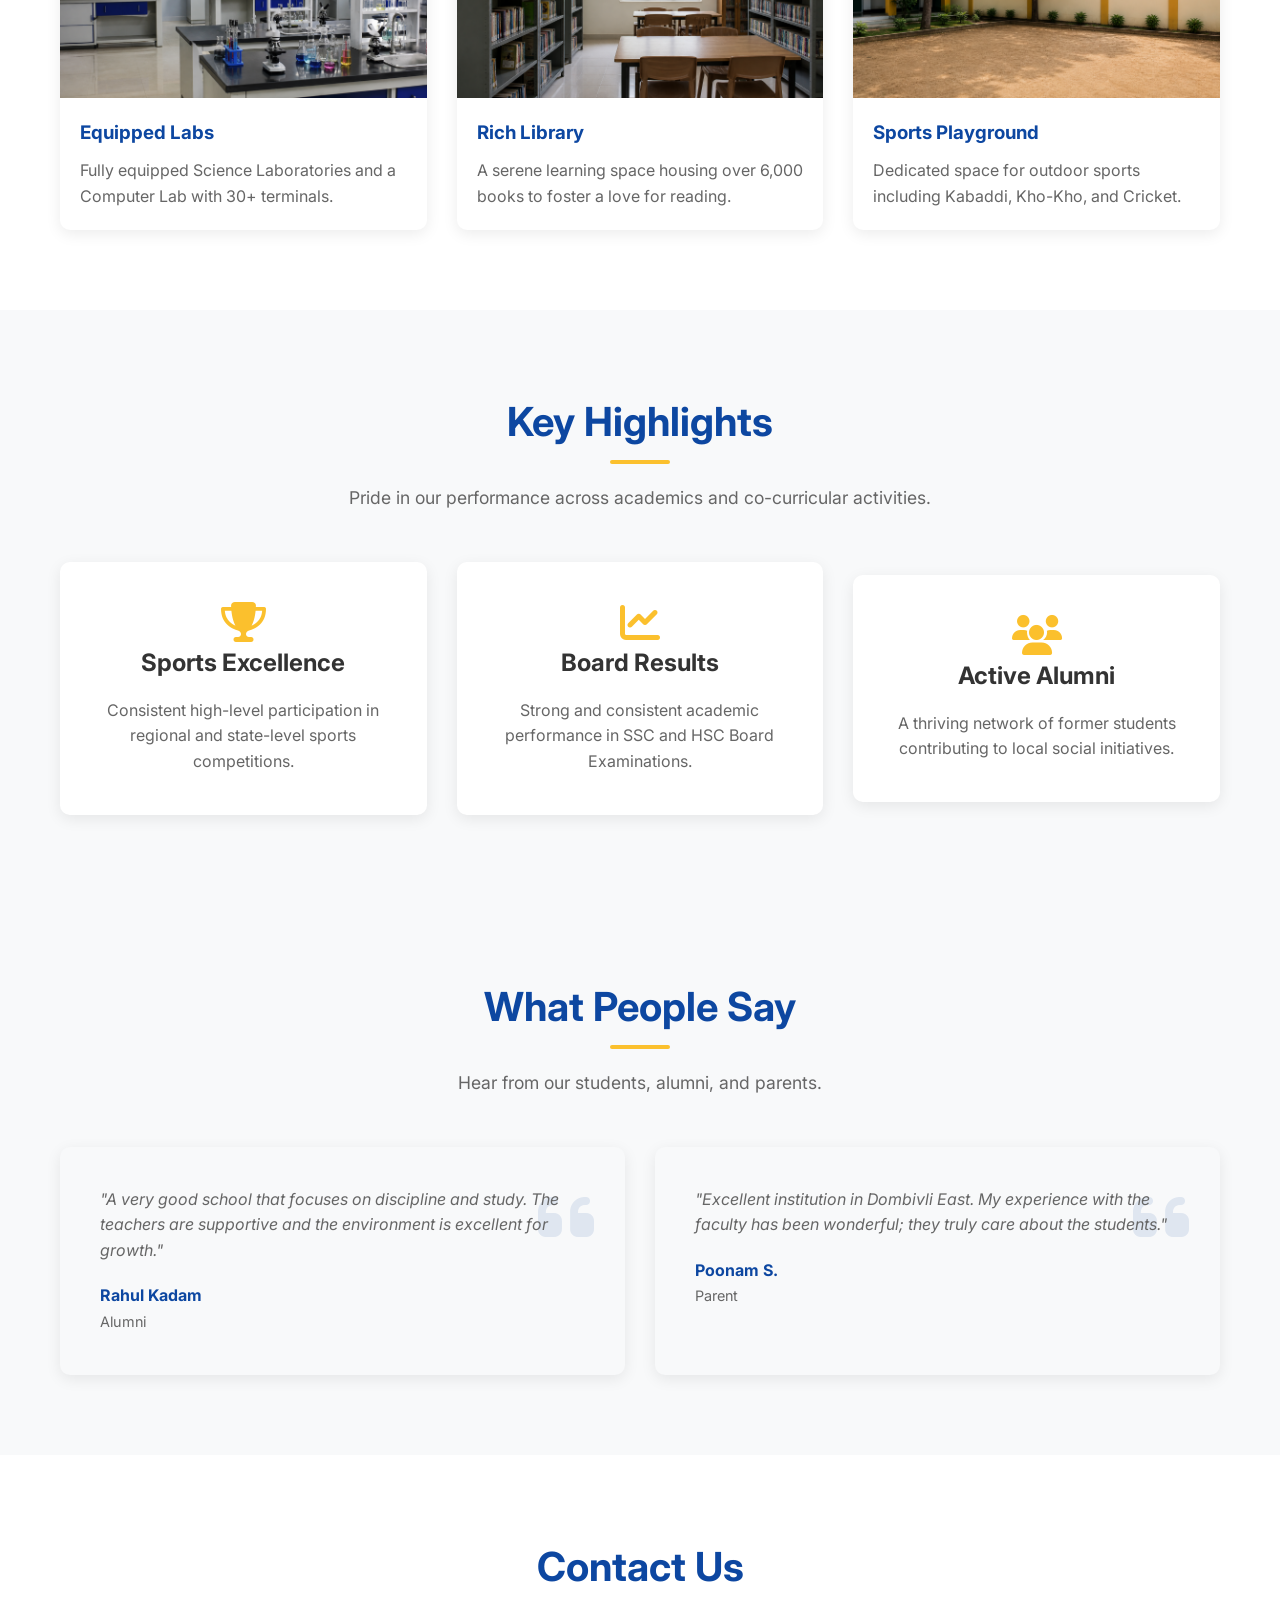
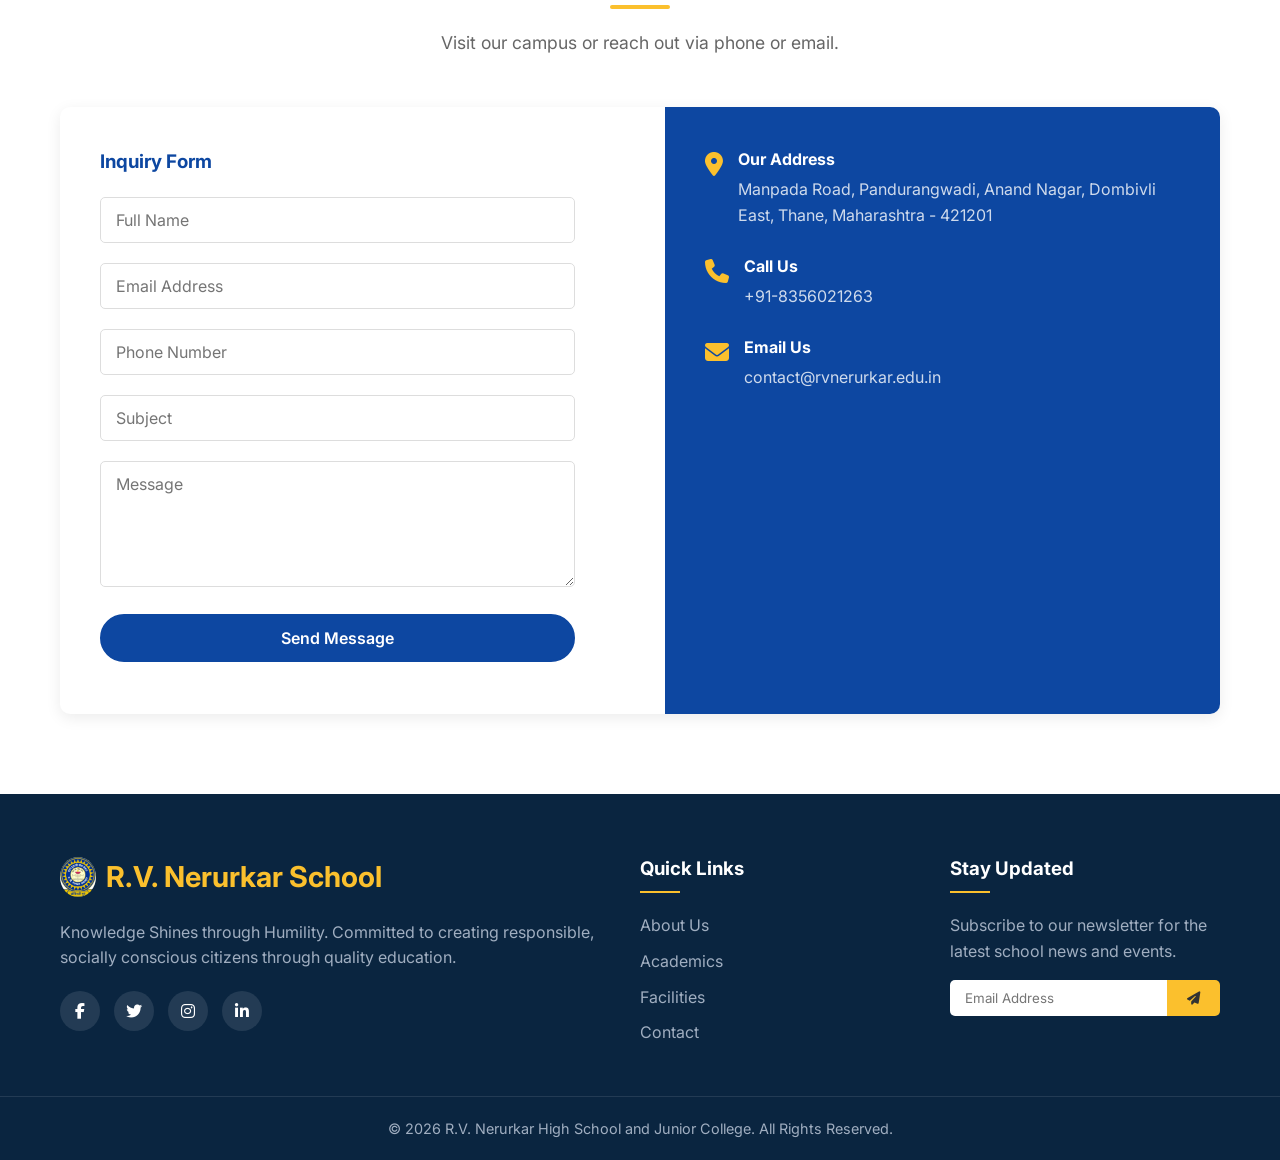
==== commit 6a1f1ed5: "Add external examinations section" ====
--- a/index.html
+++ b/index.html
@@ -154,6 +154,39 @@
         </div>
     </section>
 
+    <!-- External Examinations -->
+    <section id="external-exams" class="section-padding">
+        <div class="container">
+            <div class="text-center animate-on-scroll">
+                <h2 class="section-title lang-text" data-en="External Examinations" data-mr="शाळाबाह्य परीक्षा">
+                    External Examinations</h2>
+            </div>
+            <div class="exam-grid">
+                <div class="course-card animate-on-scroll fade-up">
+                    <div class="course-icon"><i class="fa-solid fa-graduation-cap"></i></div>
+                    <h3 class="lang-text" data-en="Scholarship Examination" data-mr="शिष्यवृत्ती परीक्षा">
+                        Scholarship Examination</h3>
+                </div>
+                <div class="course-card animate-on-scroll fade-up" style="transition-delay: 0.1s;">
+                    <div class="course-icon"><i class="fa-solid fa-flask"></i></div>
+                    <h3 class="lang-text" data-en="Dr. Homi Bhabha Examination" data-mr="डॉ. होमी भाभा परीक्षा">
+                        Dr. Homi Bhabha Examination</h3>
+                </div>
+                <div class="course-card animate-on-scroll fade-up" style="transition-delay: 0.2s;">
+                    <div class="course-icon"><i class="fa-solid fa-book-open"></i></div>
+                    <h3 class="lang-text" data-en="Tilak Maharashtra Vidyapeeth Examination"
+                        data-mr="टिळक महाराष्ट्र विद्यापीठ परीक्षा">Tilak Maharashtra Vidyapeeth Examination</h3>
+                </div>
+                <div class="course-card animate-on-scroll fade-up" style="transition-delay: 0.3s;">
+                    <div class="course-icon"><i class="fa-solid fa-palette"></i></div>
+                    <h3 class="lang-text" data-en="Elementary & Intermediate Drawing Examination"
+                        data-mr="चित्रकला इलिमेंट्री व इंटरमिजिएट परीक्षा">Elementary & Intermediate Drawing Examination
+                    </h3>
+                </div>
+            </div>
+        </div>
+    </section>
+
     <!-- Facilities -->
     <section id="facilities" class="section-padding">
         <div class="container">
--- a/style.css
+++ b/style.css
@@ -376,6 +376,14 @@
     transition: var(--transition);
 }
 
+/* --- External Examinations Section --- */
+.exam-grid {
+    display: grid;
+    grid-template-columns: repeat(auto-fit, minmax(240px, 1fr));
+    gap: 30px;
+    margin-top: 50px;
+}
+
 /* --- Facilities Section --- */
 .facility-grid {
     display: grid;
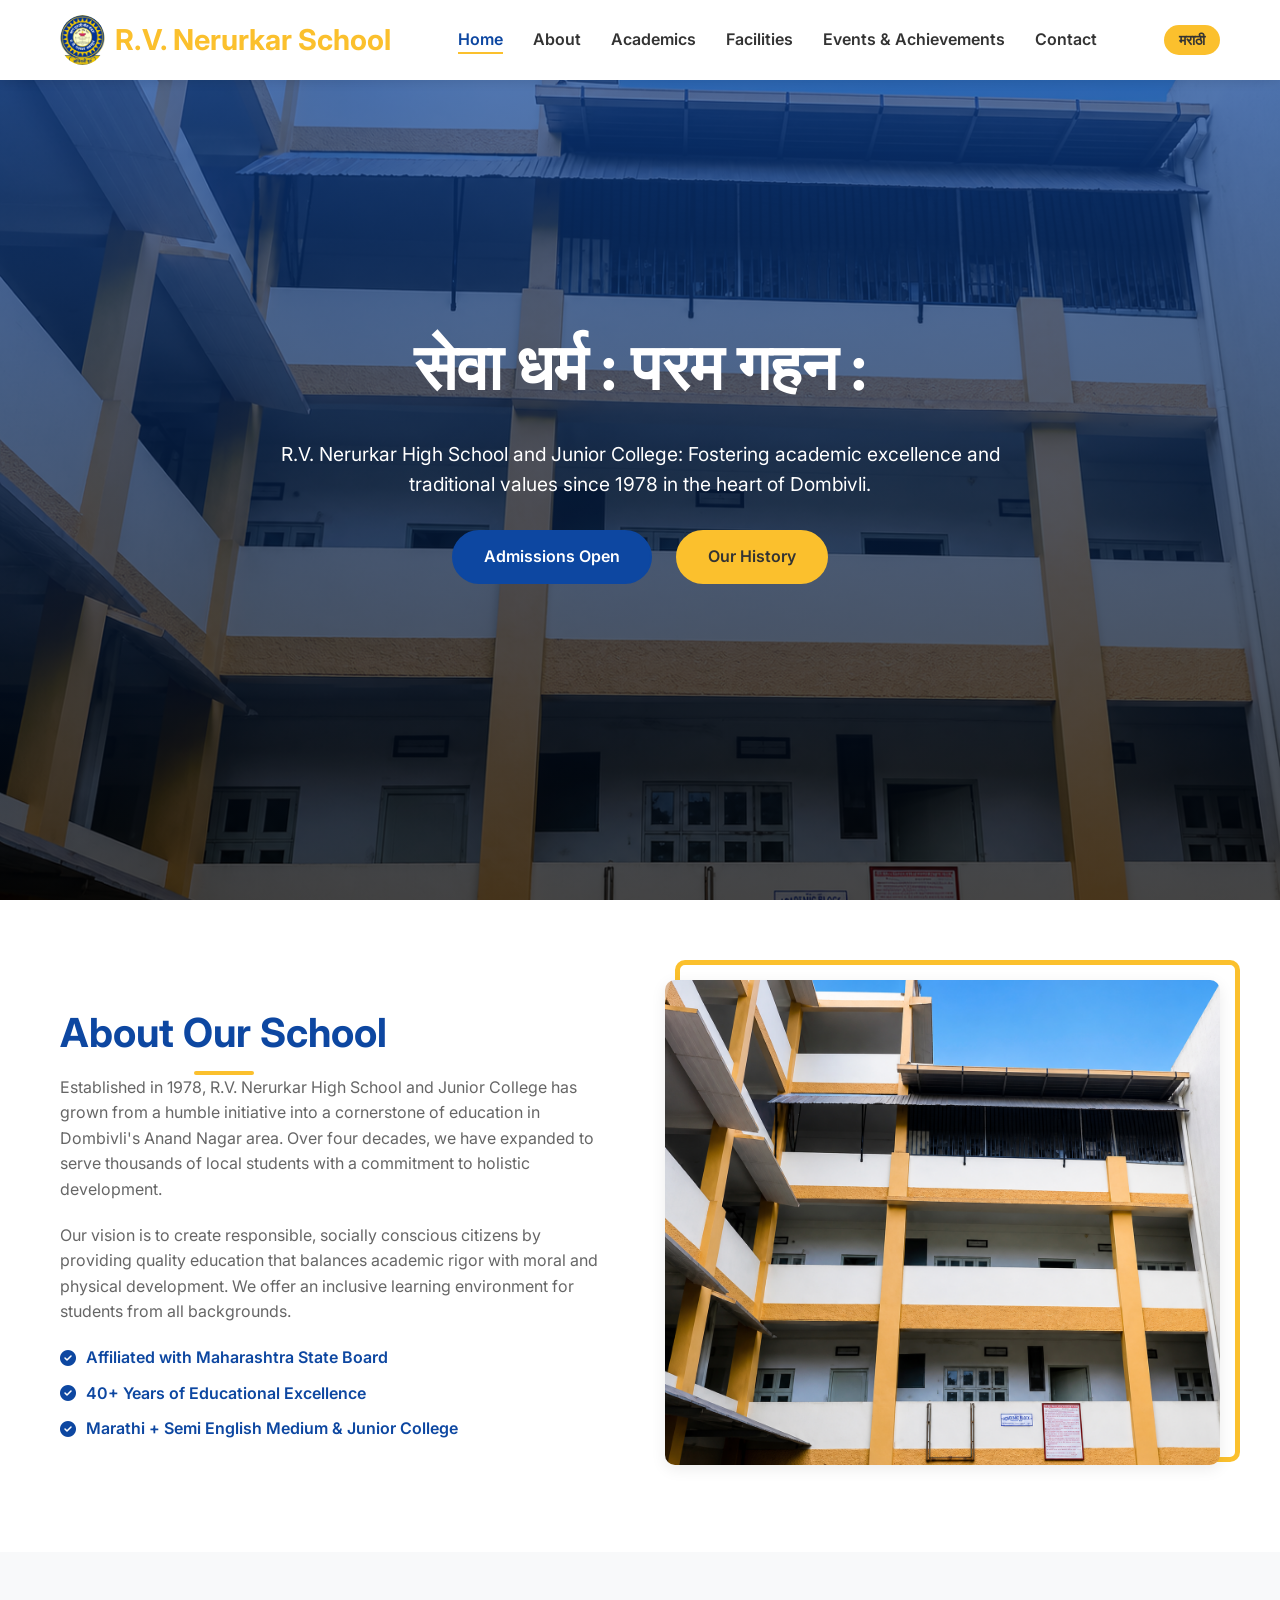
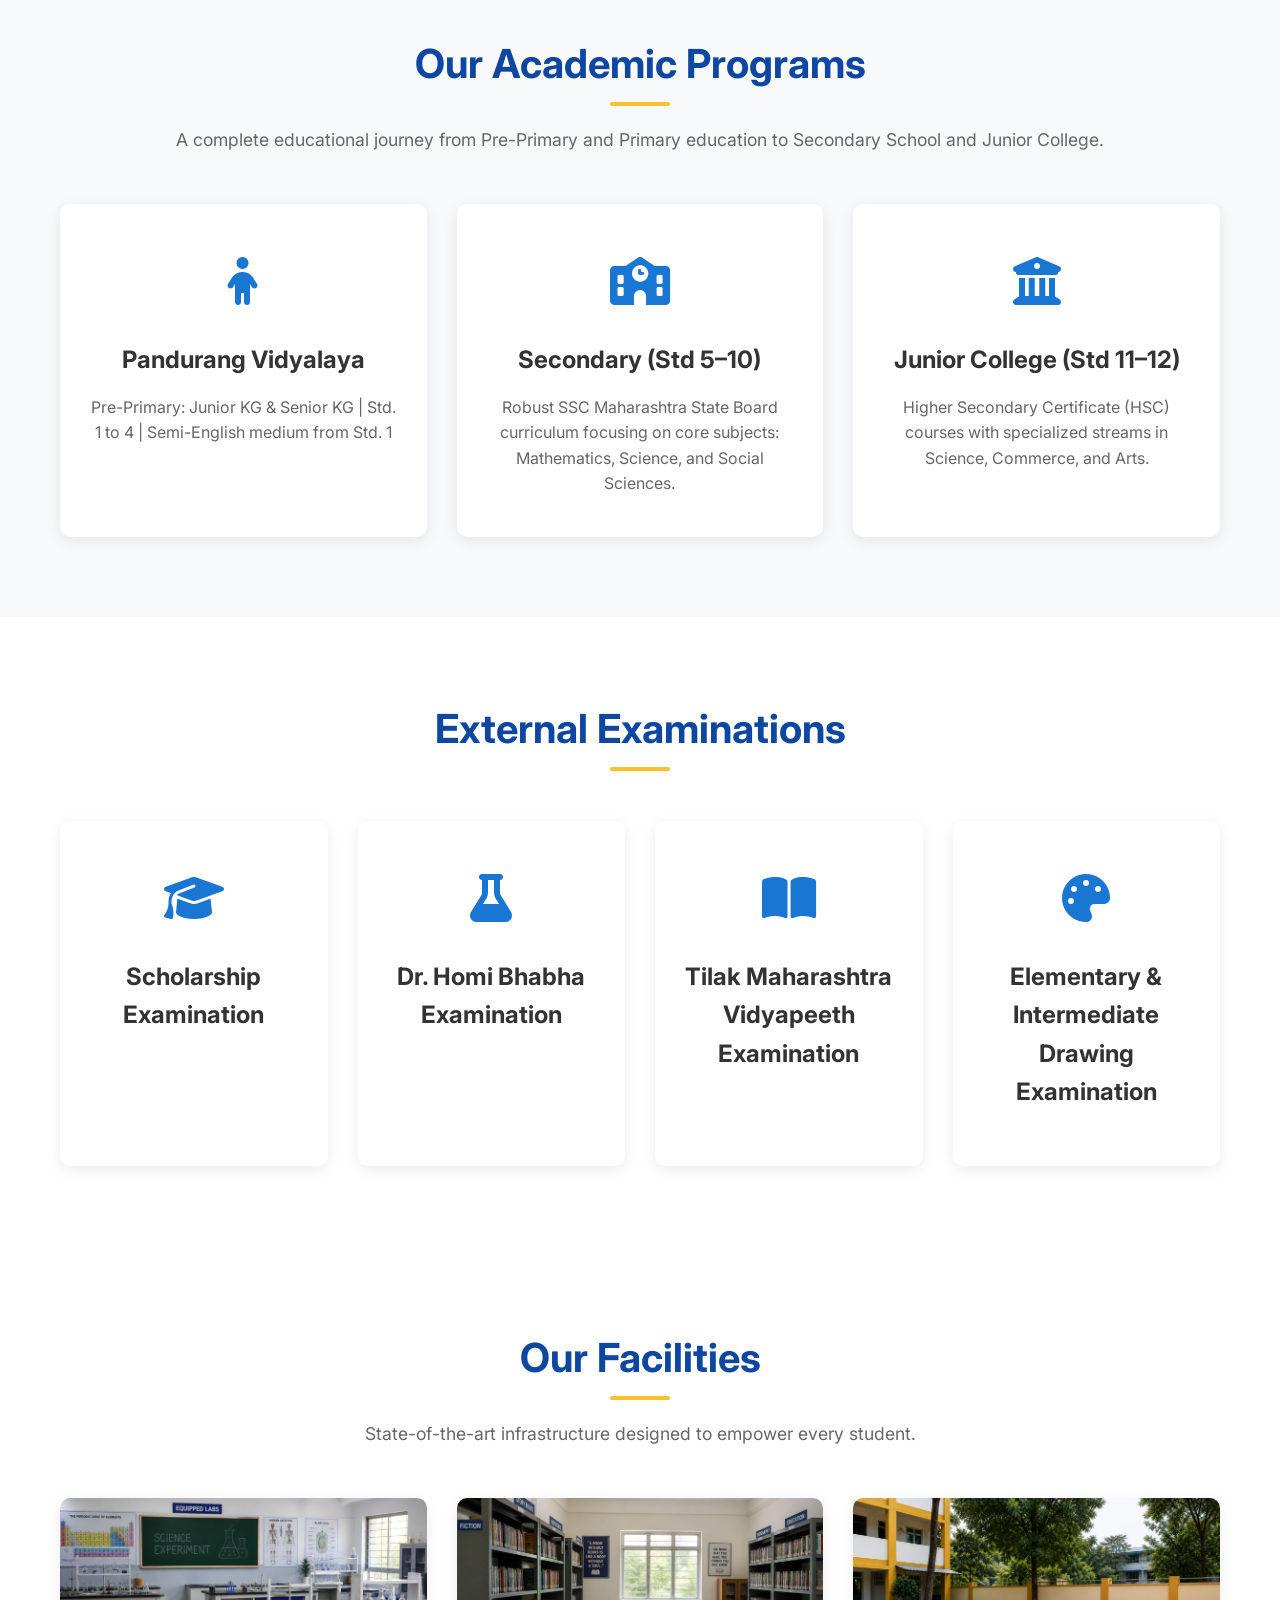
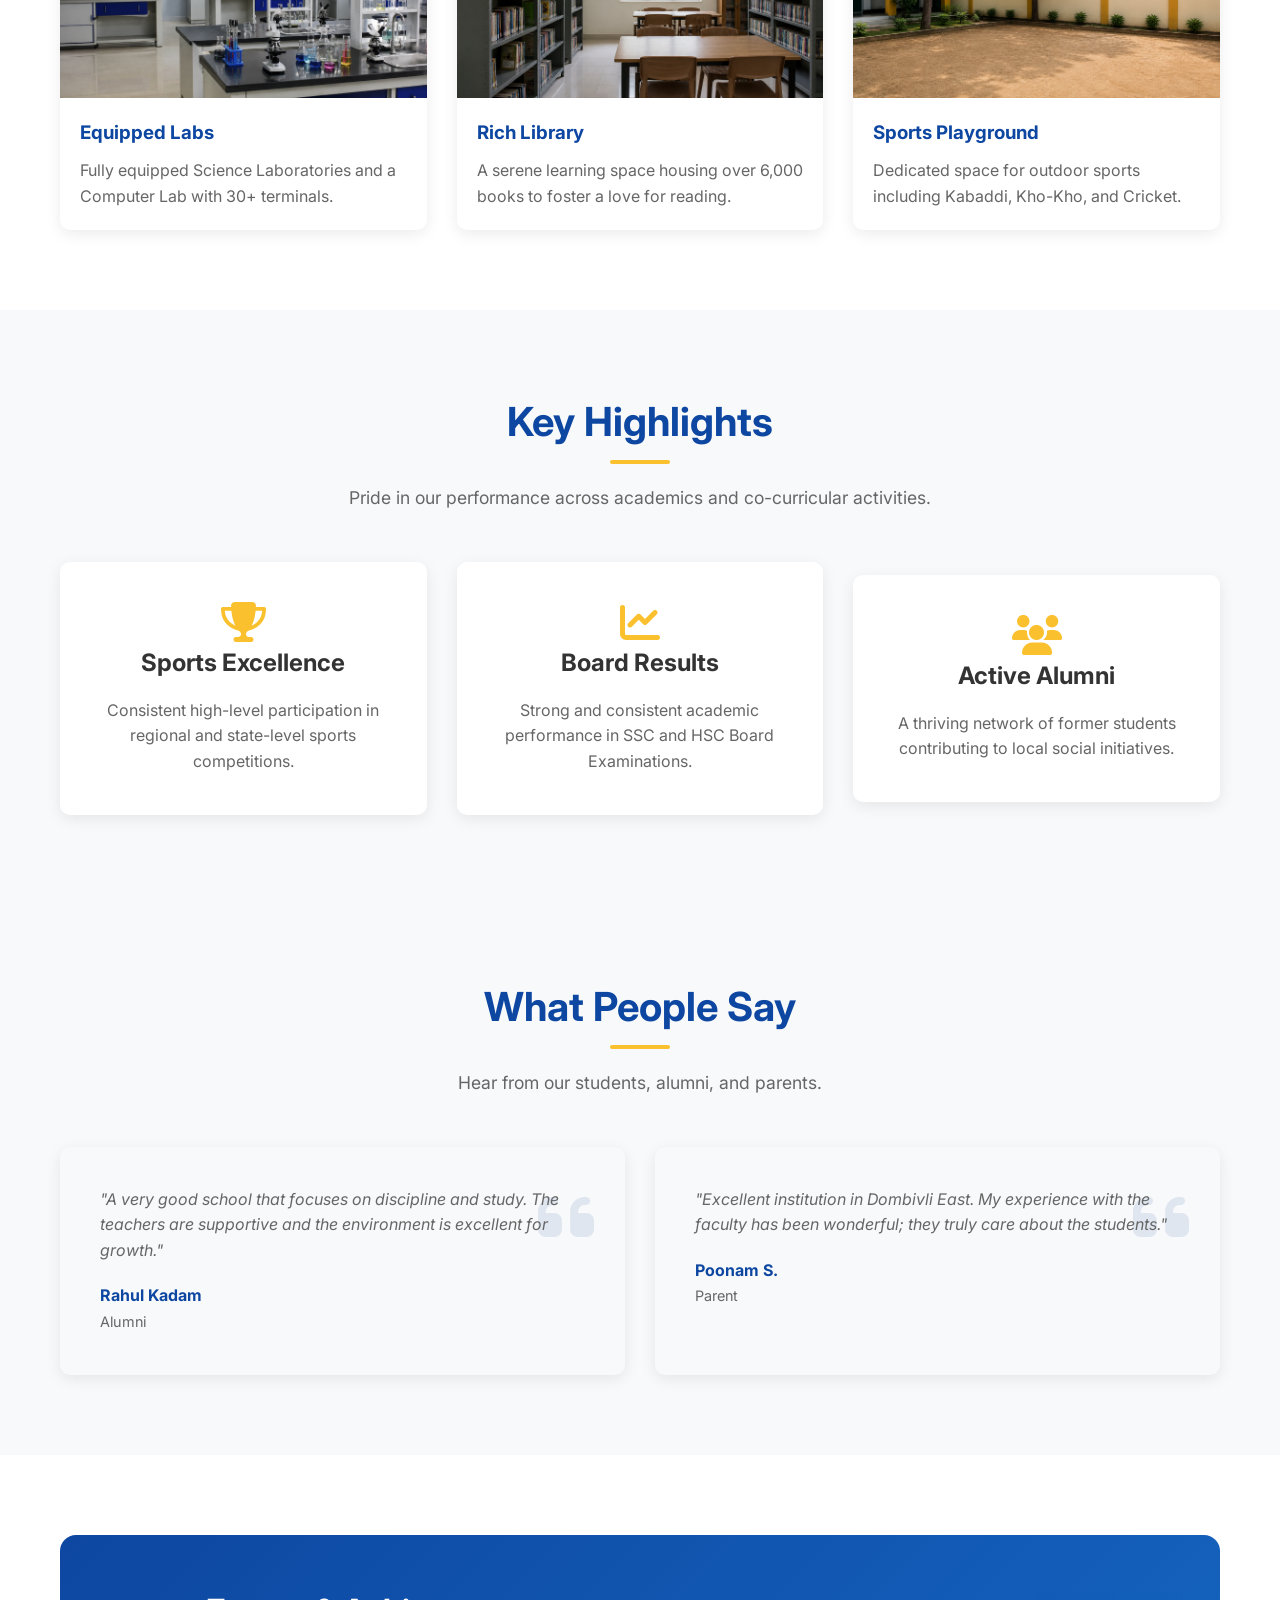
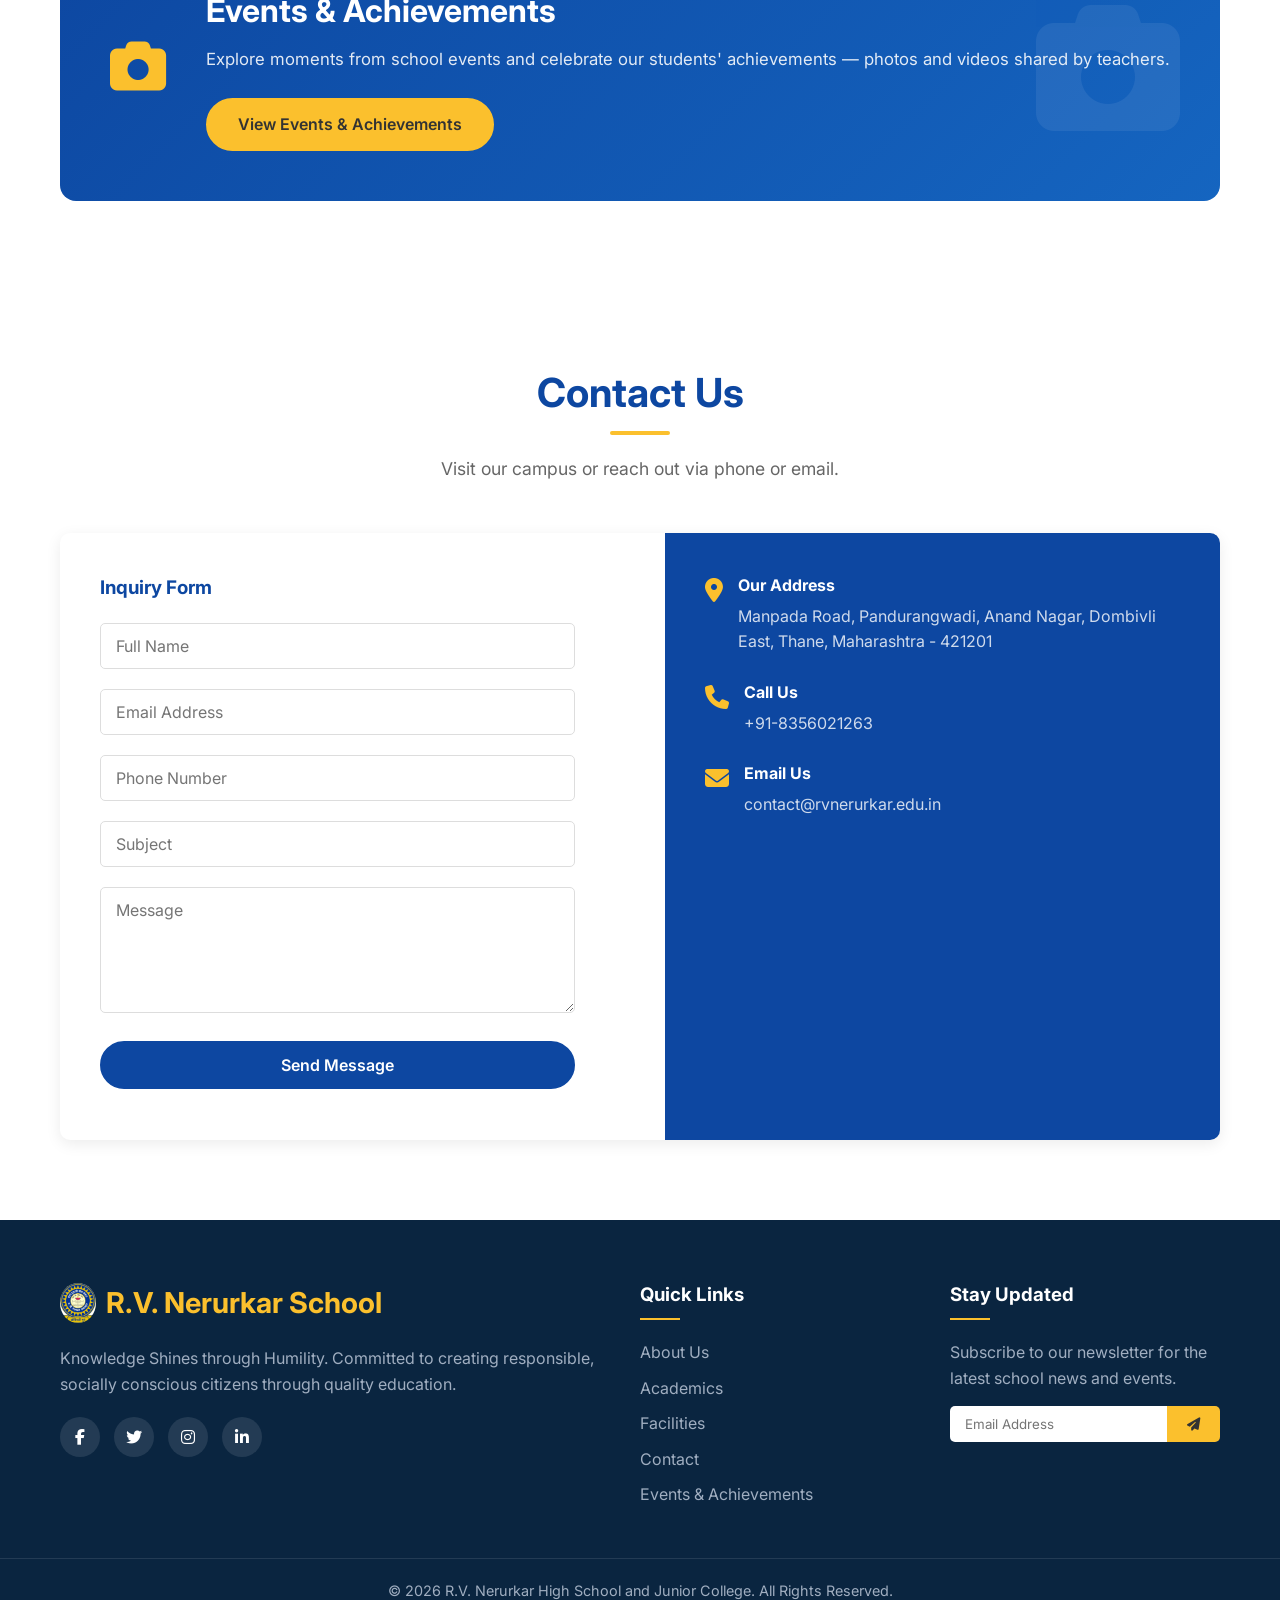
==== commit bbc61c16: "feat: implement events and achievements page with tab navigation, photo lightbox, and scroll animati" ====
--- a/index.html
+++ b/index.html
@@ -8,6 +8,7 @@
     <meta name="description"
         content="Official website of R.V. Nerurkar High School and Junior College, Dombivli. Providing quality Marathi + Semi English medium education and Junior College streams in Science, Commerce, and Arts.">
     <link rel="stylesheet" href="style.css">
+    <link rel="stylesheet" href="events-achievements.css">
     <link rel="icon" type="image/jpeg" href="images/RVN_logo.jpeg">
     <link href="https://fonts.googleapis.com/css2?family=Inter:wght@300;400;600;700&display=swap" rel="stylesheet">
     <!-- Font Awesome for icons -->
@@ -31,6 +32,7 @@
                     <li><a href="#facilities" class="lang-text" data-en="Facilities" data-mr="सुविधा">Facilities</a>
                     </li>
 
+                    <li><a href="events-achievements.html" class="lang-text" data-en="Events &amp; Achievements" data-mr="कार्यक्रम आणि विद्यार्थी यश">Events &amp; Achievements</a></li>
                     <li><a href="#contact" class="lang-text" data-en="Contact" data-mr="संपर्क">Contact</a></li>
                 </ul>
             </nav>
@@ -317,6 +319,26 @@
         </div>
     </section>
 
+    <!-- Events & Achievements Promo -->
+    <section class="ea-promo-section section-padding">
+        <div class="container">
+            <div class="ea-promo-card animate-on-scroll">
+                <div class="ea-promo-icon">
+                    <i class="fa-solid fa-camera"></i>
+                </div>
+                <div class="ea-promo-text">
+                    <h2 class="lang-text" data-en="Events &amp; Achievements" data-mr="कार्यक्रम आणि विद्यार्थी यश">Events &amp; Achievements</h2>
+                    <p class="lang-text"
+                        data-en="Explore moments from school events and celebrate our students' achievements — photos and videos shared by teachers."
+                        data-mr="शाळेच्या कार्यक्रमांचे आणि विद्यार्थ्यांच्या यशाचे क्षण पाहा — शिक्षकांनी शेअर केलेले फोटो आणि व्हिडिओ.">
+                        Explore moments from school events and celebrate our students' achievements — photos and videos shared by teachers.</p>
+                    <a href="events-achievements.html" class="btn btn-secondary lang-text"
+                        data-en="View Events &amp; Achievements" data-mr="कार्यक्रम आणि यश पाहा">View Events &amp; Achievements</a>
+                </div>
+            </div>
+        </div>
+    </section>
+
     <!-- Contact & Map -->
     <section id="contact" class="section-padding">
         <div class="container">
@@ -422,6 +444,7 @@
                     </li>
 
                     <li><a href="#contact" class="lang-text" data-en="Contact" data-mr="संपर्क">Contact</a></li>
+                    <li><a href="events-achievements.html" class="lang-text" data-en="Events &amp; Achievements" data-mr="कार्यक्रम आणि विद्यार्थी यश">Events &amp; Achievements</a></li>
                 </ul>
             </div>
             <div class="footer-newsletter">
--- a/events-achievements.css
+++ b/events-achievements.css
@@ -0,0 +1,544 @@
+/* ================================================================
+   events-achievements.css
+   Styles specific to the Events & Achievements page.
+   Inherits base variables and utilities from style.css.
+   ================================================================ */
+
+/* --- Nav active state on this page --- */
+.ea-nav-active {
+    color: var(--primary-color) !important;
+}
+.ea-nav-active::after {
+    width: 100% !important;
+}
+
+/* --- Page Hero --- */
+#ea-hero {
+    min-height: 55vh;
+    background: linear-gradient(135deg, #0d47a1 0%, #0a2540 60%, #1565c0 100%);
+    display: flex;
+    align-items: center;
+    justify-content: center;
+    text-align: center;
+    padding: 120px 20px 60px;
+    position: relative;
+    overflow: hidden;
+}
+
+#ea-hero::before {
+    content: '';
+    position: absolute;
+    inset: 0;
+    background: url("data:image/svg+xml,%3Csvg width='60' height='60' viewBox='0 0 60 60' xmlns='http://www.w3.org/2000/svg'%3E%3Cg fill='none' fill-rule='evenodd'%3E%3Cg fill='%23ffffff' fill-opacity='0.04'%3E%3Cpath d='M36 34v-4h-2v4h-4v2h4v4h2v-4h4v-2h-4zm0-30V0h-2v4h-4v2h4v4h2V6h4V4h-4zM6 34v-4H4v4H0v2h4v4h2v-4h4v-2H6zM6 4V0H4v4H0v2h4v4h2V6h4V4H6z'/%3E%3C/g%3E%3C/g%3E%3C/svg%3E");
+}
+
+.ea-hero-overlay {
+    display: none;
+}
+
+.ea-hero-content {
+    position: relative;
+    z-index: 1;
+    color: var(--white);
+    max-width: 750px;
+    margin: 0 auto;
+}
+
+.ea-hero-content h1 {
+    font-size: 3.2rem;
+    font-weight: 700;
+    margin-bottom: 18px;
+    line-height: 1.2;
+}
+
+.ea-hero-content p {
+    font-size: 1.15rem;
+    margin-bottom: 30px;
+    opacity: 0.9;
+    line-height: 1.7;
+}
+
+/* --- Tab Navigation Bar --- */
+.ea-tabs-wrapper {
+    background: var(--white);
+    box-shadow: 0 4px 20px rgba(0,0,0,0.08);
+    position: sticky;
+    top: 80px;
+    z-index: 100;
+    border-bottom: 1px solid #e8ecf0;
+}
+
+.ea-tabs {
+    display: flex;
+    gap: 0;
+}
+
+.ea-tab-btn {
+    flex: 1;
+    display: flex;
+    align-items: center;
+    justify-content: center;
+    gap: 10px;
+    padding: 18px 20px;
+    border: none;
+    background: transparent;
+    color: var(--text-light);
+    font-size: 1rem;
+    font-weight: 600;
+    cursor: pointer;
+    transition: all 0.3s ease;
+    border-bottom: 3px solid transparent;
+    font-family: 'Inter', sans-serif;
+}
+
+.ea-tab-btn:hover {
+    color: var(--primary-color);
+    background: rgba(13, 71, 161, 0.04);
+}
+
+.ea-tab-btn--active {
+    color: var(--primary-color);
+    border-bottom-color: var(--secondary-color);
+    background: rgba(13, 71, 161, 0.04);
+}
+
+.ea-tab-btn i {
+    font-size: 1.1rem;
+}
+
+/* --- Section show/hide --- */
+.ea-hidden {
+    display: none !important;
+}
+
+/* --- Cards Grid --- */
+.ea-cards-grid {
+    display: grid;
+    grid-template-columns: repeat(auto-fill, minmax(340px, 1fr));
+    gap: 30px;
+}
+
+/* --- Individual Card --- */
+.ea-card {
+    background: var(--white);
+    border-radius: 12px;
+    box-shadow: var(--shadow);
+    overflow: hidden;
+    transition: transform 0.3s ease, box-shadow 0.3s ease;
+    display: flex;
+    flex-direction: column;
+}
+
+.ea-card:hover {
+    transform: translateY(-6px);
+    box-shadow: 0 12px 30px rgba(0,0,0,0.12);
+}
+
+/* --- Card Header --- */
+.ea-card-header {
+    display: flex;
+    align-items: flex-start;
+    gap: 16px;
+    padding: 24px 24px 0;
+}
+
+.ea-card-icon {
+    width: 52px;
+    height: 52px;
+    background: linear-gradient(135deg, var(--primary-color), var(--primary-light));
+    border-radius: 10px;
+    display: flex;
+    align-items: center;
+    justify-content: center;
+    flex-shrink: 0;
+    color: var(--white);
+    font-size: 1.4rem;
+}
+
+.ea-card-icon--achievement {
+    background: linear-gradient(135deg, #f57f17, #fbc02d);
+}
+
+.ea-card-meta {
+    flex: 1;
+    min-width: 0;
+}
+
+.ea-card-meta h3 {
+    font-size: 1.2rem;
+    color: var(--text-dark);
+    margin-bottom: 6px;
+    line-height: 1.4;
+}
+
+.ea-date {
+    font-size: 0.88rem;
+    color: var(--text-light);
+    display: flex;
+    align-items: center;
+    gap: 6px;
+}
+
+.ea-date i {
+    color: var(--primary-light);
+}
+
+.ea-badge {
+    display: inline-block;
+    background: rgba(13, 71, 161, 0.1);
+    color: var(--primary-color);
+    border-radius: 20px;
+    padding: 3px 12px;
+    font-size: 0.82rem;
+    font-weight: 600;
+    margin-top: 4px;
+}
+
+/* --- Card Description --- */
+.ea-description {
+    padding: 16px 24px 8px;
+    color: var(--text-light);
+    font-size: 0.95rem;
+    line-height: 1.65;
+}
+
+/* --- Achievement Details --- */
+.ea-achievement-details {
+    padding: 16px 24px 8px;
+    display: flex;
+    flex-direction: column;
+    gap: 10px;
+}
+
+.ea-detail-row {
+    display: flex;
+    align-items: center;
+    gap: 10px;
+    font-size: 0.95rem;
+    color: var(--text-light);
+}
+
+.ea-detail-row i {
+    width: 18px;
+    text-align: center;
+    color: var(--primary-light);
+    font-size: 0.95rem;
+    flex-shrink: 0;
+}
+
+.ea-result {
+    color: var(--text-dark);
+    font-weight: 600;
+}
+
+.ea-result i {
+    color: #f57f17;
+}
+
+/* --- Photo Grid inside card --- */
+.ea-photo-grid {
+    display: grid;
+    grid-template-columns: repeat(auto-fill, minmax(130px, 1fr));
+    gap: 6px;
+    padding: 16px 24px;
+}
+
+.ea-photo-item {
+    position: relative;
+    overflow: hidden;
+    border-radius: 8px;
+    cursor: pointer;
+    aspect-ratio: 4/3;
+    background: #e8ecf0;
+}
+
+.ea-photo-item img {
+    width: 100%;
+    height: 100%;
+    object-fit: cover;
+    display: block;
+    transition: transform 0.4s ease;
+}
+
+.ea-photo-overlay {
+    position: absolute;
+    inset: 0;
+    background: rgba(13, 71, 161, 0.75);
+    display: flex;
+    align-items: center;
+    justify-content: center;
+    opacity: 0;
+    transition: opacity 0.3s ease;
+    color: var(--white);
+    font-size: 1.4rem;
+}
+
+.ea-photo-item:hover img {
+    transform: scale(1.08);
+}
+
+.ea-photo-item:hover .ea-photo-overlay {
+    opacity: 1;
+}
+
+/* --- Video Block inside card --- */
+.ea-video-block {
+    padding: 16px 24px 24px;
+    margin-top: auto;
+}
+
+.ea-video-block h4 {
+    font-size: 0.95rem;
+    color: var(--text-dark);
+    margin-bottom: 10px;
+    display: flex;
+    align-items: center;
+    gap: 7px;
+}
+
+.ea-video-block h4::before {
+    content: '\f144';
+    font-family: 'Font Awesome 6 Free';
+    font-weight: 900;
+    color: var(--primary-light);
+    font-size: 0.9rem;
+}
+
+.ea-video-block video {
+    width: 100%;
+    border-radius: 8px;
+    display: block;
+    background: #000;
+    max-height: 280px;
+}
+
+/* --- Empty State --- */
+.ea-empty-state {
+    grid-column: 1 / -1;
+    text-align: center;
+    padding: 80px 30px;
+    color: var(--text-light);
+}
+
+.ea-empty-state i {
+    font-size: 4rem;
+    color: #cbd5e0;
+    margin-bottom: 20px;
+    display: block;
+}
+
+.ea-empty-state h3 {
+    font-size: 1.4rem;
+    color: var(--text-dark);
+    margin-bottom: 12px;
+}
+
+.ea-empty-state p {
+    font-size: 1rem;
+    max-width: 480px;
+    margin: 0 auto;
+    line-height: 1.7;
+}
+
+/* --- Lightbox --- */
+.ea-lightbox {
+    position: fixed;
+    inset: 0;
+    z-index: 9999;
+    display: none;
+    align-items: center;
+    justify-content: center;
+}
+
+.ea-lightbox.ea-lightbox--open {
+    display: flex;
+}
+
+.ea-lightbox-backdrop {
+    position: absolute;
+    inset: 0;
+    background: rgba(0, 0, 0, 0.92);
+    cursor: pointer;
+}
+
+.ea-lightbox-content {
+    position: relative;
+    z-index: 1;
+    display: flex;
+    align-items: center;
+    gap: 16px;
+    max-width: 90vw;
+    max-height: 90vh;
+    padding: 10px;
+}
+
+#ea-lightbox-img {
+    max-width: 80vw;
+    max-height: 82vh;
+    border-radius: 8px;
+    object-fit: contain;
+    box-shadow: 0 20px 60px rgba(0,0,0,0.5);
+    display: block;
+}
+
+.ea-lightbox-close,
+.ea-lightbox-prev,
+.ea-lightbox-next {
+    background: rgba(255,255,255,0.15);
+    border: none;
+    color: var(--white);
+    border-radius: 50%;
+    cursor: pointer;
+    transition: background 0.2s ease;
+    font-size: 1.2rem;
+    display: flex;
+    align-items: center;
+    justify-content: center;
+    flex-shrink: 0;
+}
+
+.ea-lightbox-close {
+    position: absolute;
+    top: -20px;
+    right: -10px;
+    width: 40px;
+    height: 40px;
+    z-index: 2;
+}
+
+.ea-lightbox-prev,
+.ea-lightbox-next {
+    width: 48px;
+    height: 48px;
+}
+
+.ea-lightbox-close:hover,
+.ea-lightbox-prev:hover,
+.ea-lightbox-next:hover {
+    background: rgba(255,255,255,0.3);
+}
+
+.ea-lightbox-counter {
+    position: absolute;
+    bottom: -30px;
+    left: 50%;
+    transform: translateX(-50%);
+    color: rgba(255,255,255,0.7);
+    font-size: 0.9rem;
+    white-space: nowrap;
+}
+
+/* ============================================================
+   HOMEPAGE PROMO SECTION — Events & Achievements teaser card
+   ============================================================ */
+.ea-promo-section {
+    padding: 80px 0;
+}
+
+.ea-promo-card {
+    display: flex;
+    align-items: center;
+    gap: 40px;
+    background: linear-gradient(135deg, #0d47a1 0%, #1565c0 100%);
+    border-radius: 16px;
+    padding: 50px;
+    color: var(--white);
+    position: relative;
+    overflow: hidden;
+}
+
+.ea-promo-card::before {
+    content: '\f030';
+    font-family: 'Font Awesome 6 Free';
+    font-weight: 900;
+    position: absolute;
+    right: 40px;
+    top: 50%;
+    transform: translateY(-50%);
+    font-size: 9rem;
+    opacity: 0.07;
+    pointer-events: none;
+}
+
+.ea-promo-icon {
+    font-size: 3.5rem;
+    flex-shrink: 0;
+    color: var(--secondary-color);
+}
+
+.ea-promo-text h2 {
+    font-size: 2rem;
+    margin-bottom: 10px;
+    color: var(--white);
+}
+
+.ea-promo-text p {
+    opacity: 0.88;
+    margin-bottom: 24px;
+    font-size: 1.05rem;
+    line-height: 1.65;
+}
+
+/* --- Responsive --- */
+@media (max-width: 768px) {
+    .ea-hero-content h1 {
+        font-size: 2.2rem;
+    }
+
+    .ea-hero-content p {
+        font-size: 1rem;
+    }
+
+    .ea-tab-btn {
+        padding: 14px 10px;
+        font-size: 0.9rem;
+        gap: 6px;
+    }
+
+    .ea-cards-grid {
+        grid-template-columns: 1fr;
+    }
+
+    .ea-photo-grid {
+        grid-template-columns: repeat(2, 1fr);
+    }
+
+    .ea-lightbox-prev,
+    .ea-lightbox-next {
+        width: 36px;
+        height: 36px;
+        font-size: 1rem;
+    }
+
+    #ea-lightbox-img {
+        max-width: 88vw;
+    }
+
+    .ea-promo-card {
+        flex-direction: column;
+        text-align: center;
+        padding: 36px 24px;
+        gap: 20px;
+    }
+
+    .ea-promo-card::before {
+        right: 20px;
+        font-size: 6rem;
+    }
+
+    .ea-promo-text h2 {
+        font-size: 1.6rem;
+    }
+}
+
+@media (max-width: 480px) {
+    .ea-tab-btn span {
+        display: none;
+    }
+    .ea-tab-btn i {
+        font-size: 1.3rem;
+    }
+    .ea-tab-btn {
+        padding: 16px;
+    }
+}
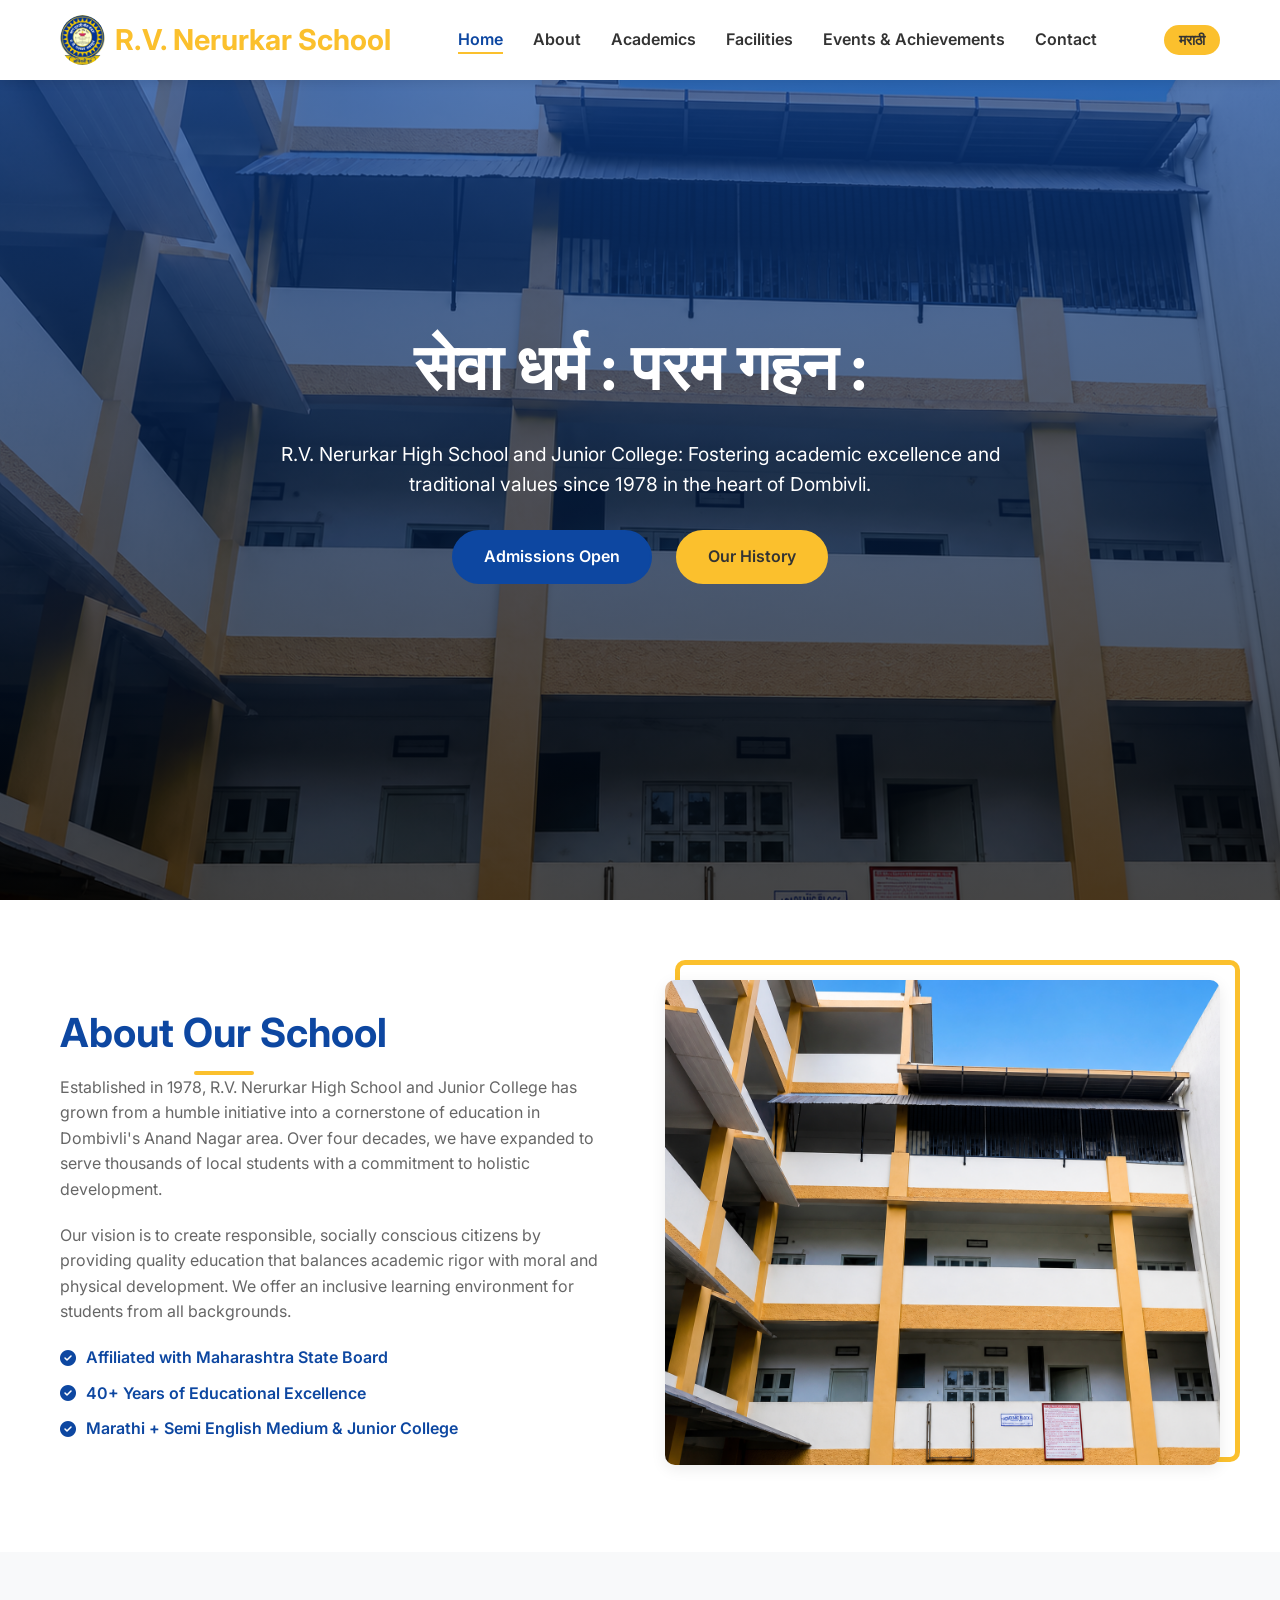
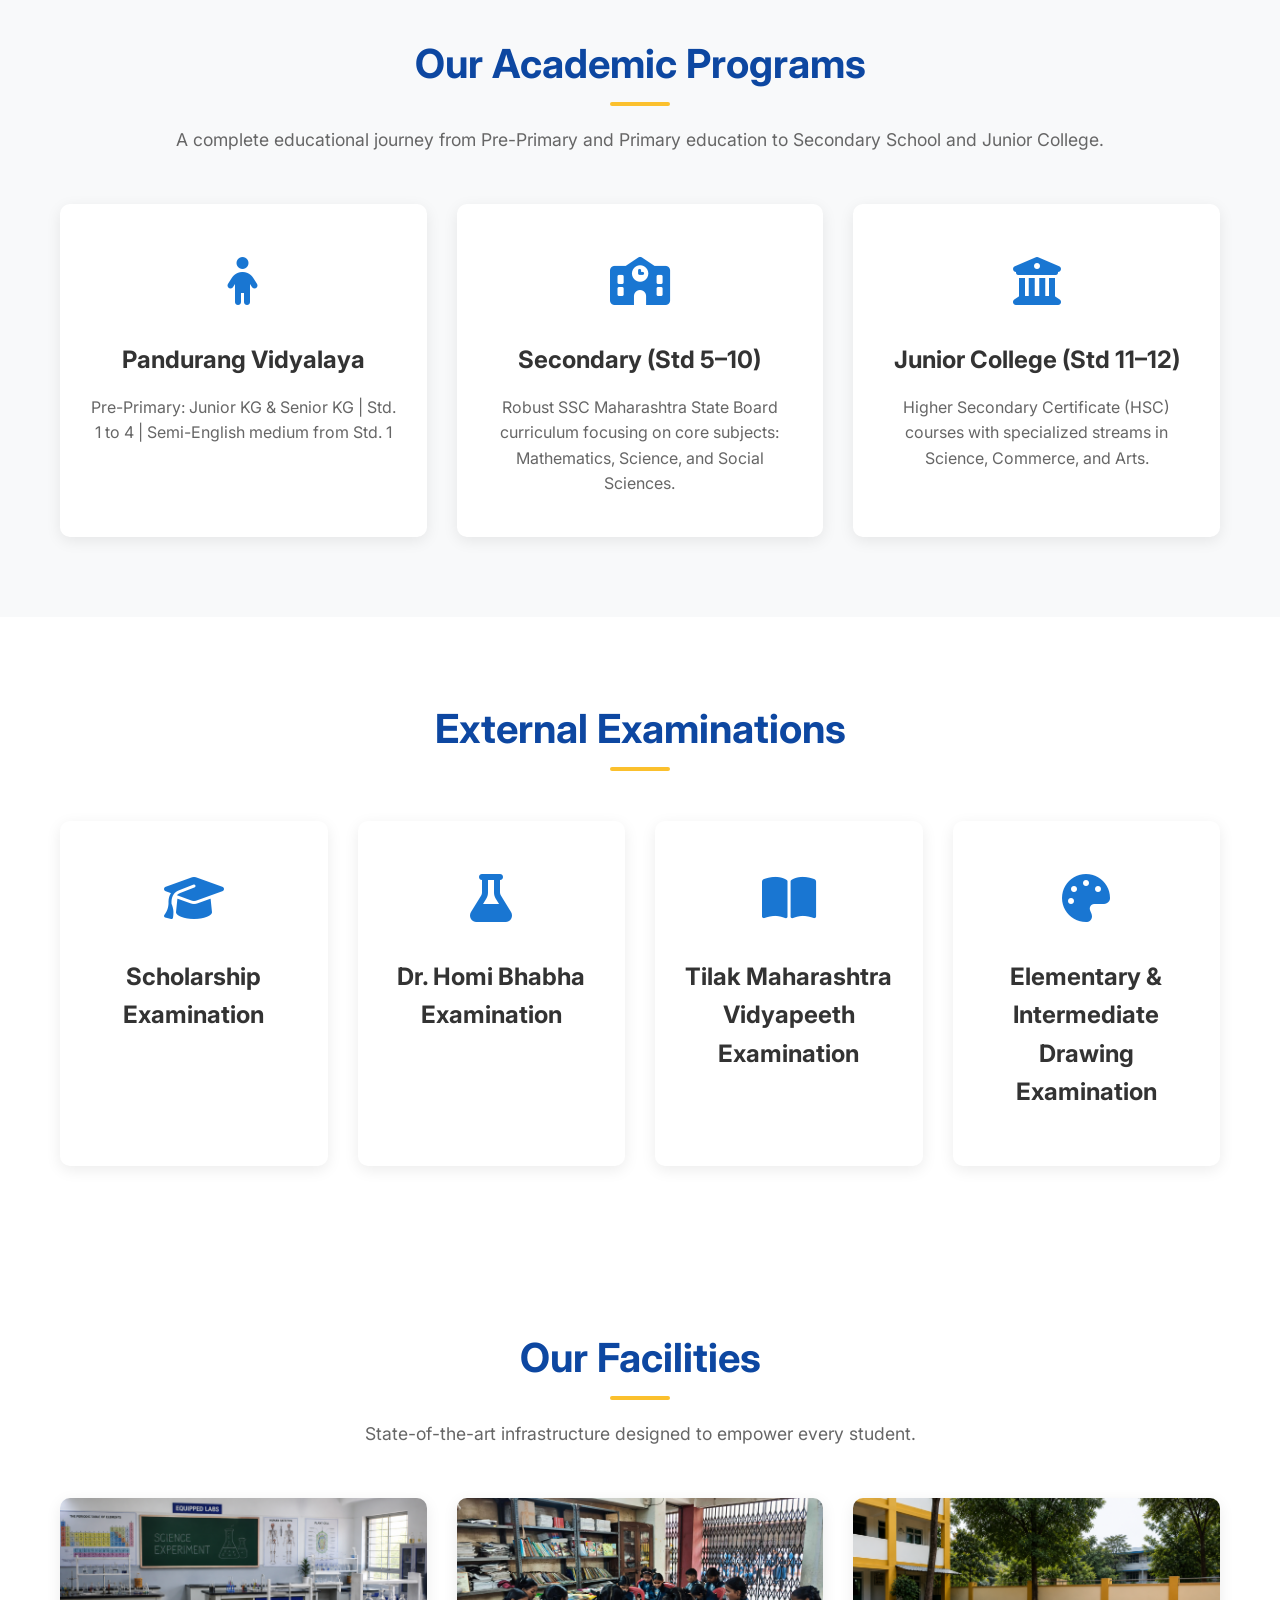
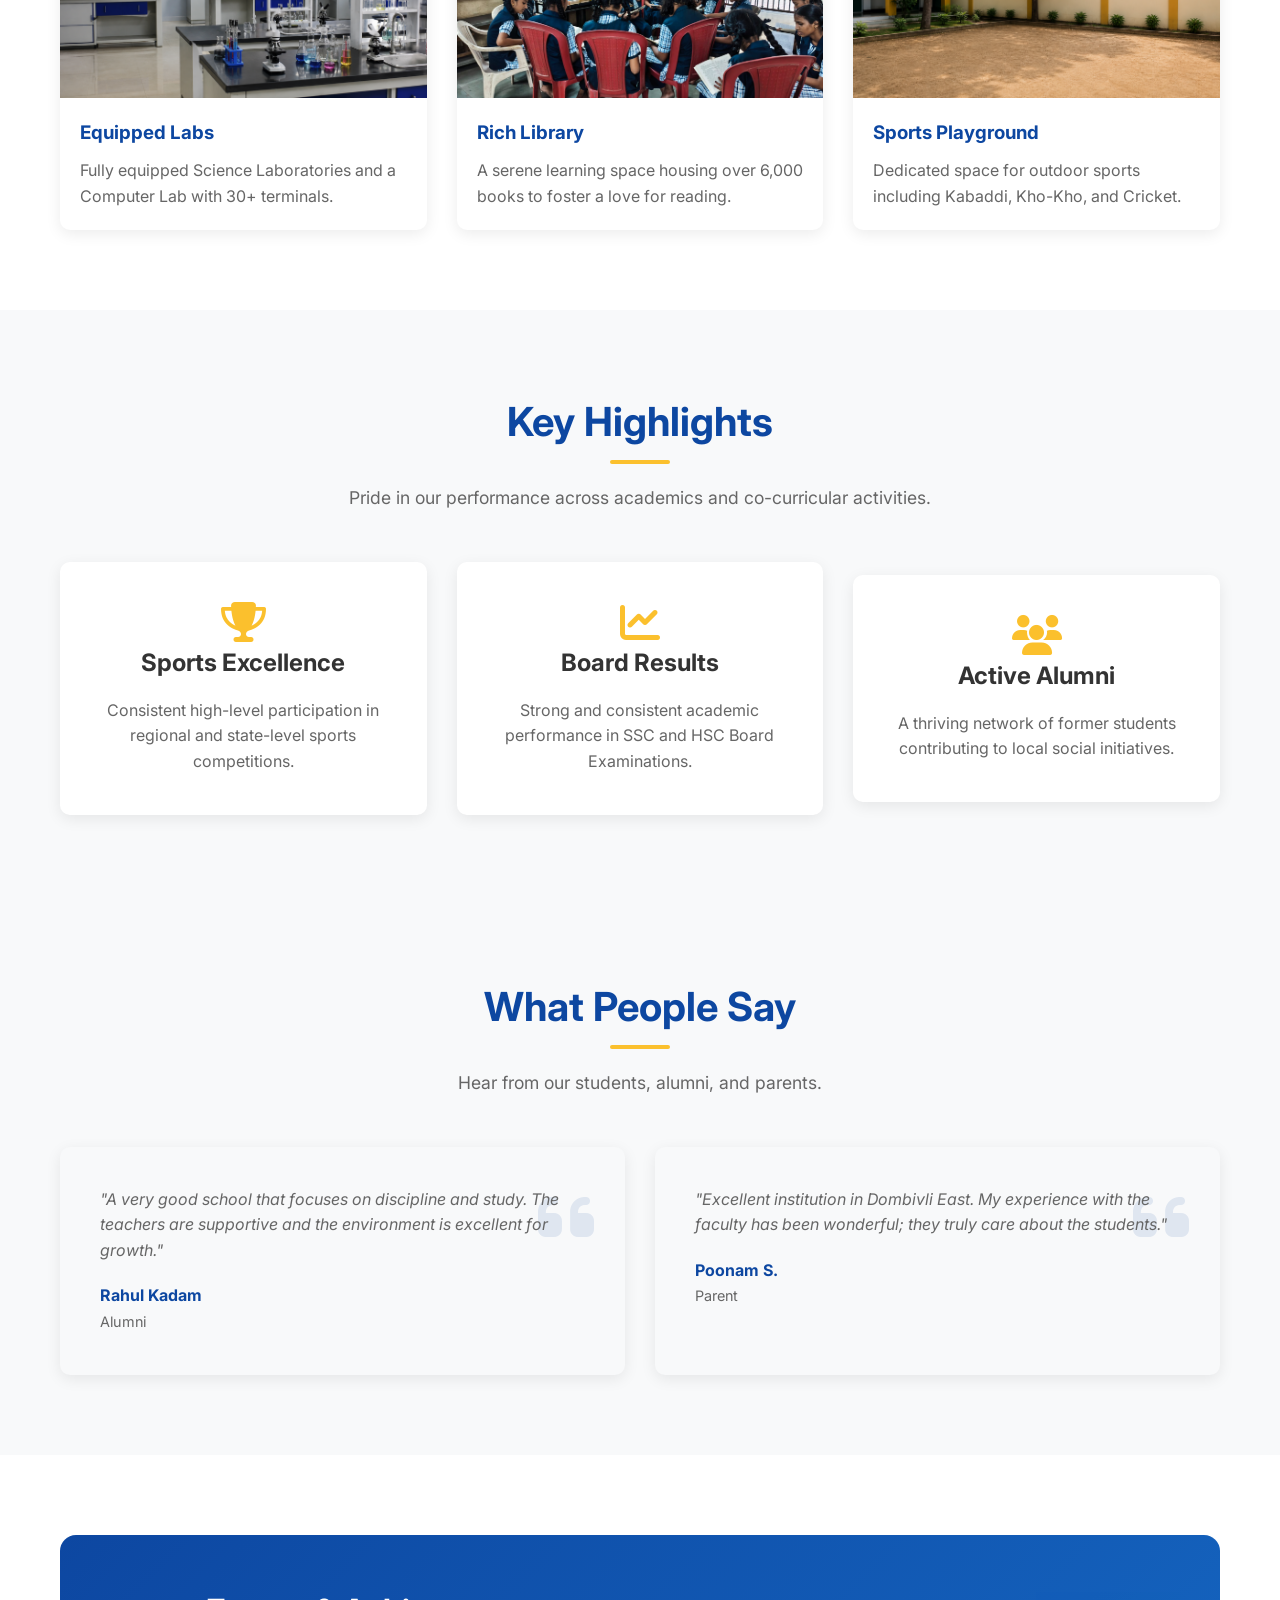
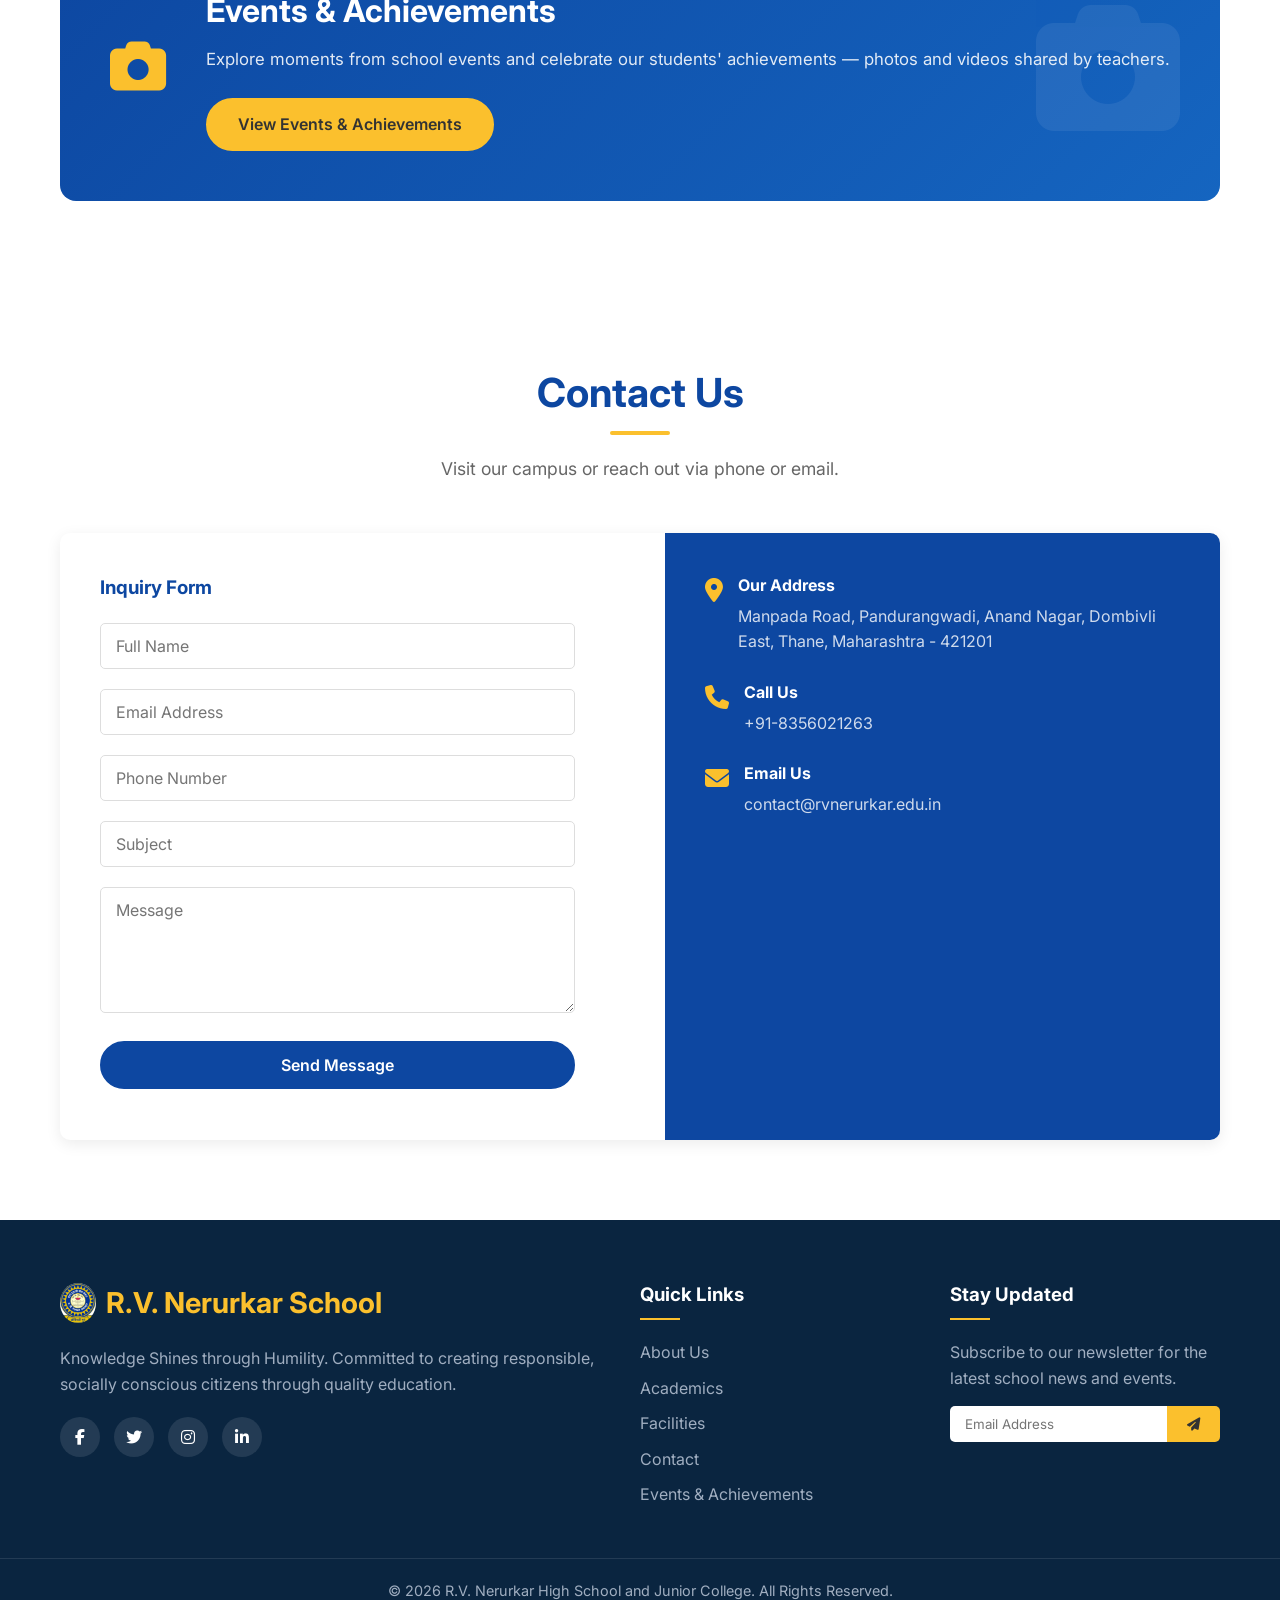
==== commit 96a5c3e3: "feat: update Facebook social media link with target and accessibility attributes in footer" ====
--- a/index.html
+++ b/index.html
@@ -429,7 +429,7 @@
                     Knowledge Shines through Humility. Committed to creating responsible, socially conscious citizens
                     through quality education.</p>
                 <div class="social-links">
-                    <a href="#"><i class="fa-brands fa-facebook-f"></i></a>
+                    <a href="https://www.facebook.com/profile.php?id=61593574852343" target="_blank" rel="noopener noreferrer" aria-label="R.V. Nerurkar School on Facebook"><i class="fa-brands fa-facebook-f"></i></a>
                     <a href="#"><i class="fa-brands fa-twitter"></i></a>
                     <a href="#"><i class="fa-brands fa-instagram"></i></a>
                     <a href="#"><i class="fa-brands fa-linkedin-in"></i></a>
--- a/events-achievements.css
+++ b/events-achievements.css
@@ -542,3 +542,256 @@
         padding: 16px;
     }
 }
+
+/* ============================================================
+   GALLERY GRID — 3-col desktop, 2-col tablet, 1-col mobile
+   ============================================================ */
+.ea-gallery-grid {
+    display: grid;
+    grid-template-columns: repeat(3, 1fr);
+    gap: 22px;
+    margin-top: 40px;
+}
+
+/* Gallery item card */
+.ea-gallery-item {
+    background: var(--white);
+    border-radius: 10px;
+    overflow: hidden;
+    box-shadow: var(--shadow);
+    transition: transform 0.3s ease, box-shadow 0.3s ease;
+    cursor: pointer;
+    display: flex;
+    flex-direction: column;
+}
+
+.ea-gallery-item:hover {
+    transform: translateY(-5px);
+    box-shadow: 0 12px 28px rgba(0,0,0,0.13);
+}
+
+.ea-gallery-thumb {
+    position: relative;
+    overflow: hidden;
+    aspect-ratio: 4 / 3;
+    background: #e8ecf0;
+}
+
+.ea-gallery-thumb img {
+    width: 100%;
+    height: 100%;
+    object-fit: cover;
+    display: block;
+    transition: transform 0.4s ease;
+}
+
+.ea-gallery-item:hover .ea-gallery-thumb img {
+    transform: scale(1.05);
+}
+
+.ea-gallery-caption {
+    padding: 12px 14px;
+    display: flex;
+    align-items: center;
+    justify-content: space-between;
+    gap: 8px;
+    background: var(--white);
+    flex-shrink: 0;
+}
+
+.ea-caption-text {
+    font-size: 0.88rem;
+    font-weight: 600;
+    color: var(--text-dark);
+    line-height: 1.3;
+}
+
+.ea-video-badge {
+    display: inline-flex;
+    align-items: center;
+    gap: 4px;
+    background: rgba(13,71,161,0.1);
+    color: var(--primary-color);
+    font-size: 0.75rem;
+    font-weight: 600;
+    padding: 3px 8px;
+    border-radius: 12px;
+    white-space: nowrap;
+    flex-shrink: 0;
+}
+
+/* ============================================================
+   VIDEO THUMBNAIL
+   ============================================================ */
+.ea-video-thumb {
+    position: relative;
+    cursor: pointer;
+}
+
+.ea-thumb-video {
+    width: 100%;
+    height: 100%;
+    object-fit: cover;
+    display: block;
+    pointer-events: none;
+}
+
+.ea-video-play-btn {
+    position: absolute;
+    inset: 0;
+    display: flex;
+    align-items: center;
+    justify-content: center;
+    background: rgba(0,0,0,0.3);
+    color: #fff;
+    font-size: 3.5rem;
+    transition: background 0.3s ease, font-size 0.2s ease;
+}
+
+.ea-video-thumb:hover .ea-video-play-btn {
+    background: rgba(13,71,161,0.5);
+    font-size: 4rem;
+}
+
+.ea-gallery-item--video {
+    cursor: pointer;
+}
+
+/* ============================================================
+   CATEGORY SECTION HEADER
+   ============================================================ */
+.ea-cat-header {
+    display: flex;
+    align-items: flex-start;
+    gap: 20px;
+    margin-bottom: 8px;
+}
+
+.ea-cat-icon-wrap {
+    width: 60px;
+    height: 60px;
+    border-radius: 14px;
+    display: flex;
+    align-items: center;
+    justify-content: center;
+    color: #fff;
+    font-size: 1.6rem;
+    flex-shrink: 0;
+    margin-top: 4px;
+}
+
+/* ============================================================
+   FEATURED GRID — 2x2 on desktop, 1-col on mobile
+   ============================================================ */
+.ea-featured-grid {
+    display: grid;
+    grid-template-columns: repeat(2, 1fr);
+    gap: 24px;
+}
+
+.ea-featured-card {
+    background: var(--white);
+    border-radius: 12px;
+    overflow: hidden;
+    box-shadow: var(--shadow);
+    transition: transform 0.3s ease, box-shadow 0.3s ease;
+    cursor: pointer;
+}
+
+.ea-featured-card:hover {
+    transform: translateY(-6px);
+    box-shadow: 0 14px 32px rgba(0,0,0,0.14);
+}
+
+.ea-featured-thumb {
+    position: relative;
+    overflow: hidden;
+    aspect-ratio: 16 / 9;
+    background: #e8ecf0;
+}
+
+.ea-featured-thumb img {
+    width: 100%;
+    height: 100%;
+    object-fit: cover;
+    display: block;
+    transition: transform 0.4s ease;
+}
+
+.ea-featured-card:hover .ea-featured-thumb img {
+    transform: scale(1.05);
+}
+
+.ea-featured-label {
+    padding: 16px 18px;
+}
+
+.ea-cat-tag {
+    display: inline-flex;
+    align-items: center;
+    gap: 6px;
+    font-size: 0.78rem;
+    font-weight: 700;
+    text-transform: uppercase;
+    letter-spacing: 0.05em;
+    color: var(--primary-color);
+    margin-bottom: 6px;
+}
+
+.ea-featured-label h3 {
+    font-size: 1.15rem;
+    color: var(--text-dark);
+    margin: 0;
+    line-height: 1.35;
+}
+
+/* ============================================================
+   LIGHTBOX POOL — hidden data carrier divs
+   ============================================================ */
+.ea-lightbox-pool {
+    display: none !important;
+}
+
+/* ============================================================
+   VIDEO MODAL extra
+   ============================================================ */
+.ea-video-modal-content {
+    flex-direction: column;
+    align-items: center;
+    max-width: 92vw;
+}
+
+/* ============================================================
+   RESPONSIVE OVERRIDES
+   ============================================================ */
+@media (max-width: 900px) {
+    .ea-gallery-grid {
+        grid-template-columns: repeat(2, 1fr);
+    }
+
+    .ea-featured-grid {
+        grid-template-columns: repeat(2, 1fr);
+    }
+}
+
+@media (max-width: 600px) {
+    .ea-gallery-grid {
+        grid-template-columns: 1fr;
+    }
+
+    .ea-featured-grid {
+        grid-template-columns: 1fr;
+    }
+
+    .ea-cat-header {
+        flex-direction: column;
+        gap: 12px;
+    }
+
+    .ea-cat-icon-wrap {
+        width: 48px;
+        height: 48px;
+        font-size: 1.3rem;
+    }
+}
+
